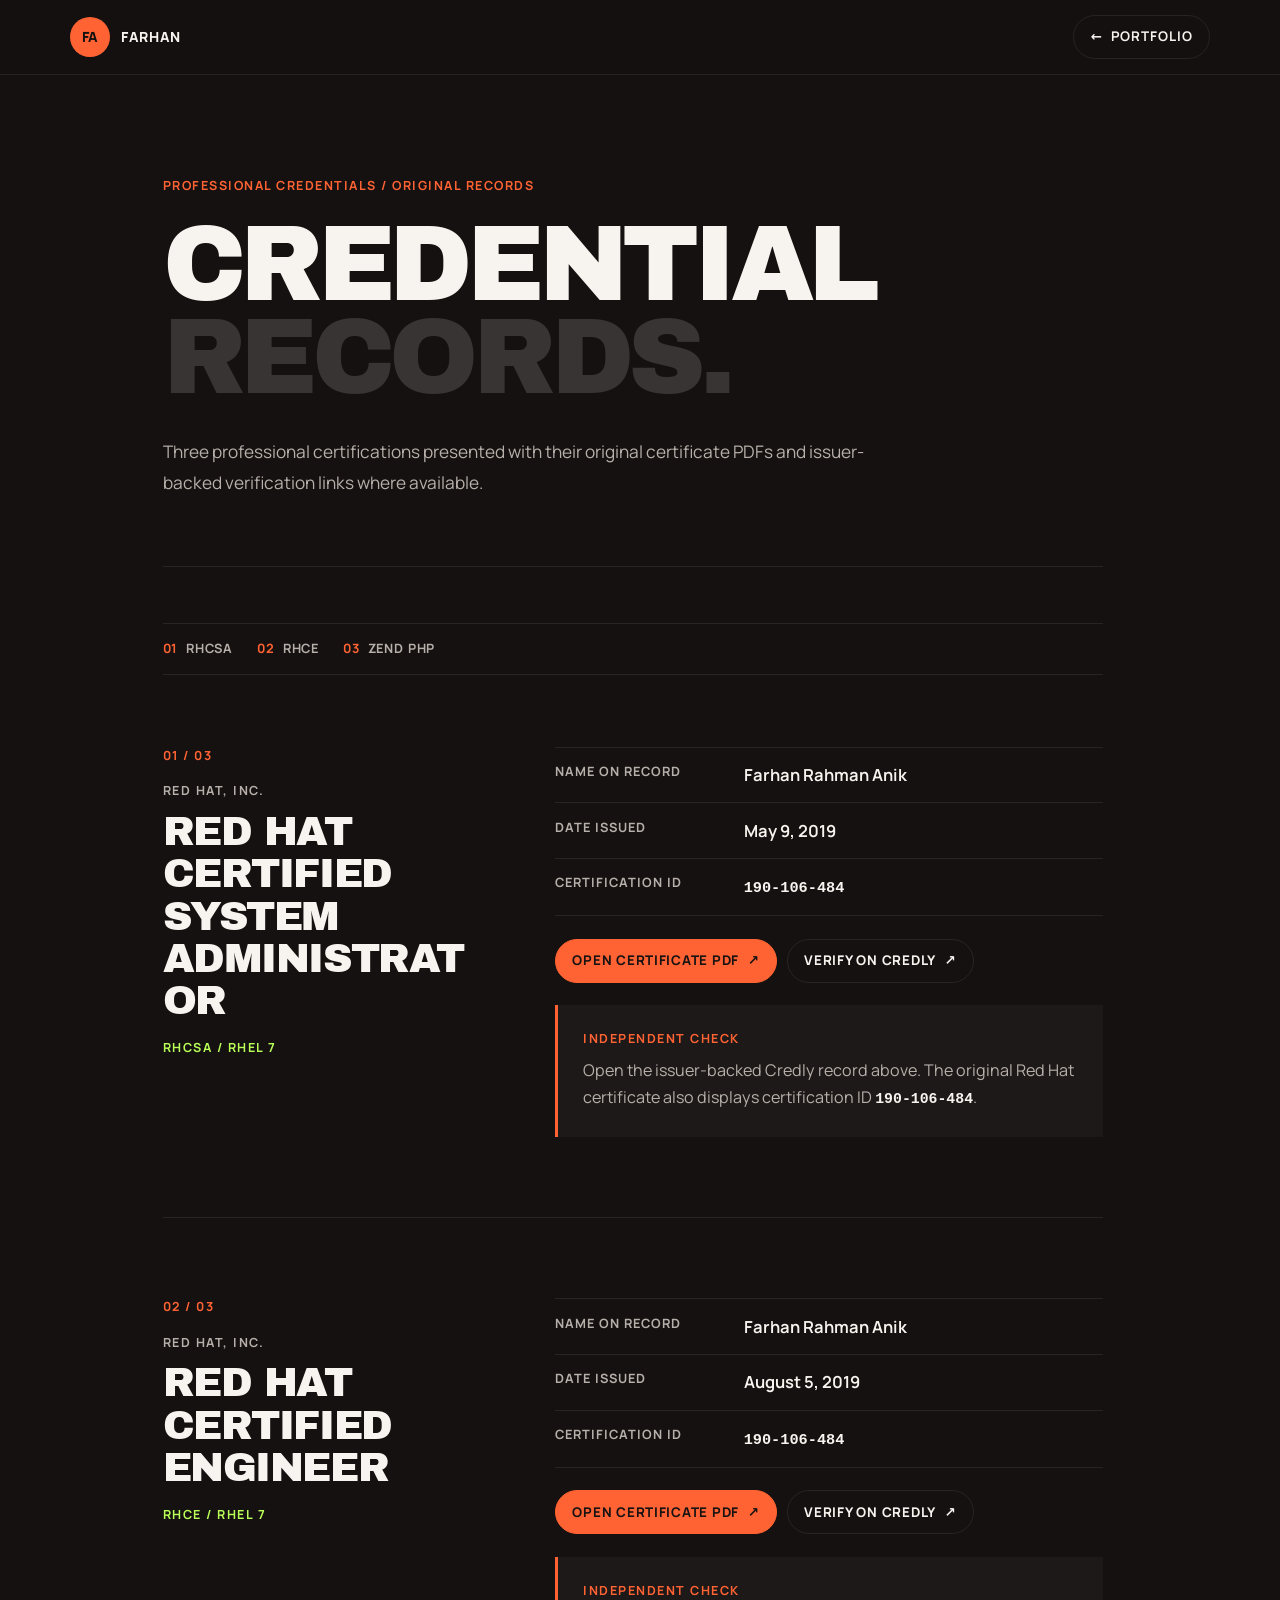
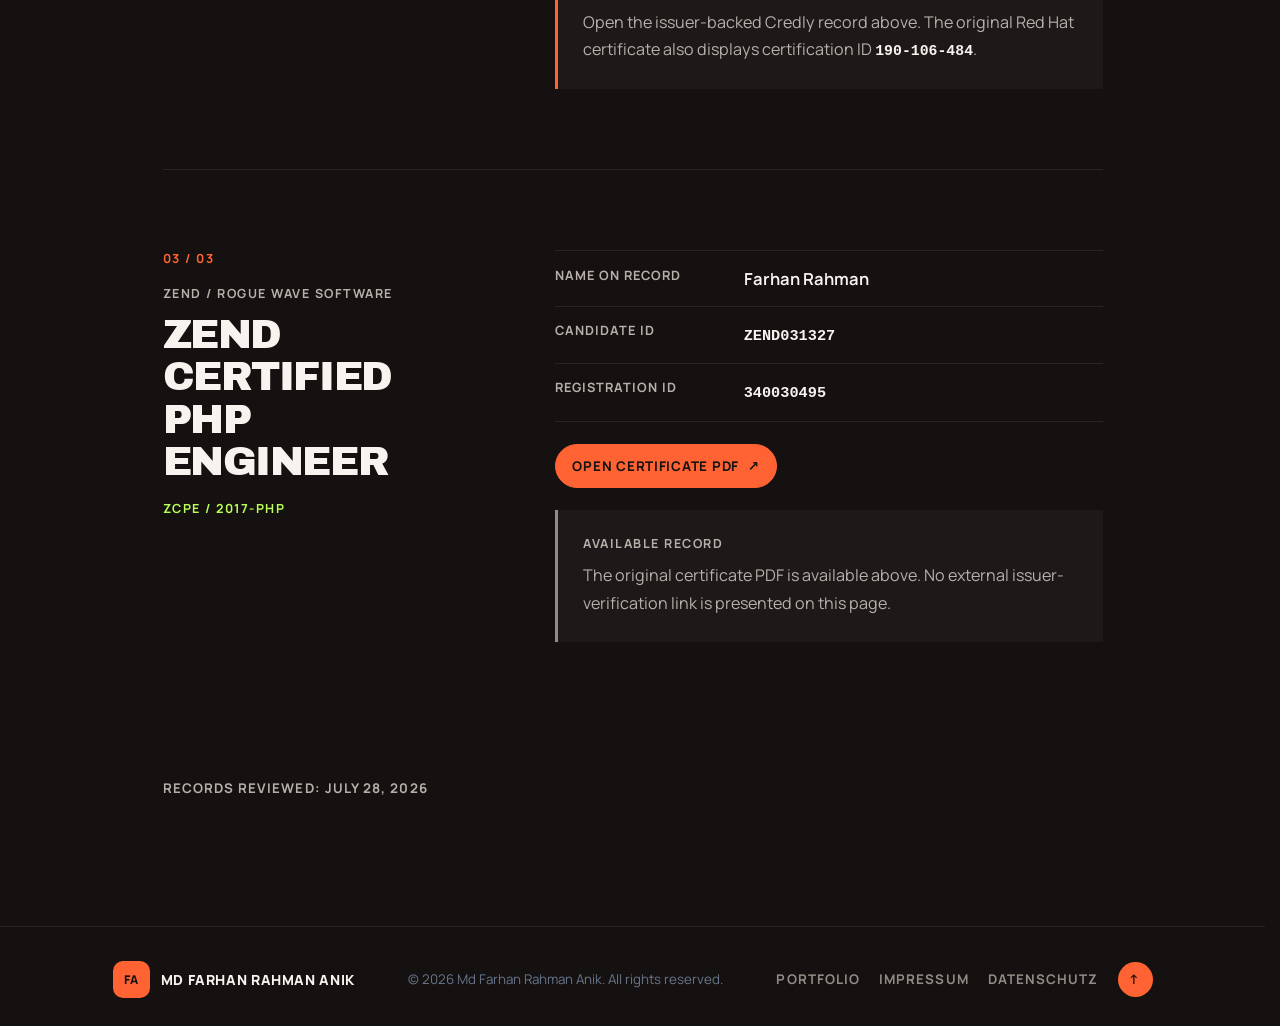
==== verify/index.html @ e91aa5b2 "Add credentials verification page" ====
<!doctype html>
<html lang="en">
<head>
  <meta charset="utf-8">
  <meta name="viewport" content="width=device-width, initial-scale=1">
  <meta name="description" content="Professional certification records for Md Farhan Rahman Anik, including original certificate PDFs and issuer-backed verification links where available.">
  <meta name="theme-color" content="#F36B2B">
  <meta name="robots" content="index, follow">
  <title>Credentials | Md Farhan Rahman Anik</title>
  <link rel="icon" type="image/svg+xml" href="../assets/images/favicon.svg?v=2">
  <link rel="icon" type="image/png" sizes="32x32" href="../assets/images/favicon-32x32.png?v=2">
  <link rel="icon" type="image/png" sizes="16x16" href="../assets/images/favicon-16x16.png?v=2">
  <link rel="shortcut icon" href="../assets/images/favicon.ico?v=2">
  <link rel="apple-touch-icon" sizes="180x180" href="../assets/images/apple-touch-icon.png?v=2">
  <link rel="stylesheet" href="../styles.css">
</head>
<body class="credentials-body">
  <a class="skip-link" href="#main-content">Skip to content</a>

  <header class="site-header legal-header credentials-header" id="top">
    <nav class="navbar container legal-nav" aria-label="Credentials page navigation">
      <a class="brand" href="../index.html" aria-label="Md Farhan Rahman Anik portfolio home">
        <span class="brand-mark">FA</span>
        <span class="brand-copy">
          <strong>Farhan</strong>
          <small>Developer Portfolio</small>
        </span>
      </a>
      <a class="legal-home-link" href="../index.html">
        <span aria-hidden="true">←</span>
        Portfolio
      </a>
    </nav>
  </header>

  <main class="credentials-main" id="main-content">
    <article class="credentials-page" aria-labelledby="credentials-title">
      <header class="credentials-hero">
        <p class="eyebrow">Professional credentials / Original records</p>
        <h1 class="credentials-title" id="credentials-title">
          <span>CREDENTIAL</span>
          <span class="credentials-title-muted">RECORDS.</span>
        </h1>
        <p class="credentials-deck">Three professional certifications presented with their original certificate PDFs and issuer-backed verification links where available.</p>
      </header>

      <nav class="credentials-toc" aria-label="Credential index">
        <a href="#rhcsa"><span>01</span> RHCSA</a>
        <a href="#rhce"><span>02</span> RHCE</a>
        <a href="#zend"><span>03</span> Zend PHP</a>
      </nav>

      <div class="credential-records">
        <section class="credential-record" id="rhcsa" aria-labelledby="rhcsa-title">
          <header class="credential-record-heading">
            <p class="credential-index" aria-hidden="true">01 / 03</p>
            <p class="credential-issuer">Red Hat, Inc.</p>
            <h2 id="rhcsa-title">Red Hat Certified System Administrator</h2>
            <p class="credential-short-name">RHCSA / RHEL 7</p>
          </header>

          <div class="credential-record-details">
            <dl class="credential-meta">
              <div>
                <dt>Name on record</dt>
                <dd>Farhan Rahman Anik</dd>
              </div>
              <div>
                <dt>Date issued</dt>
                <dd><time datetime="2019-05-09">May 9, 2019</time></dd>
              </div>
              <div>
                <dt>Certification ID</dt>
                <dd><code>190-106-484</code></dd>
              </div>
            </dl>

            <div class="credential-actions" aria-label="RHCSA credential links">
              <a class="credential-action credential-action-primary" href="../assets/certs/rhcsa.pdf" target="_blank" rel="noopener noreferrer" aria-label="Open RHCSA certificate PDF in a new tab">
                Open certificate PDF
                <span aria-hidden="true">↗</span>
              </a>
              <a class="credential-action" href="https://www.credly.com/badges/d7bdba95-b326-4bd2-a159-1a25157624f0/linked_in_profile" target="_blank" rel="noopener noreferrer" aria-label="Verify RHCSA certification on Credly">
                Verify on Credly
                <span aria-hidden="true">↗</span>
              </a>
            </div>

            <aside class="credential-verification">
              <p class="credential-verification-label">Independent check</p>
              <p>Open the issuer-backed Credly record above. The original Red Hat certificate also displays certification ID <code>190-106-484</code>.</p>
            </aside>
          </div>
        </section>

        <section class="credential-record" id="rhce" aria-labelledby="rhce-title">
          <header class="credential-record-heading">
            <p class="credential-index" aria-hidden="true">02 / 03</p>
            <p class="credential-issuer">Red Hat, Inc.</p>
            <h2 id="rhce-title">Red Hat Certified Engineer</h2>
            <p class="credential-short-name">RHCE / RHEL 7</p>
          </header>

          <div class="credential-record-details">
            <dl class="credential-meta">
              <div>
                <dt>Name on record</dt>
                <dd>Farhan Rahman Anik</dd>
              </div>
              <div>
                <dt>Date issued</dt>
                <dd><time datetime="2019-08-05">August 5, 2019</time></dd>
              </div>
              <div>
                <dt>Certification ID</dt>
                <dd><code>190-106-484</code></dd>
              </div>
            </dl>

            <div class="credential-actions" aria-label="RHCE credential links">
              <a class="credential-action credential-action-primary" href="../assets/certs/rhce.pdf" target="_blank" rel="noopener noreferrer" aria-label="Open RHCE certificate PDF in a new tab">
                Open certificate PDF
                <span aria-hidden="true">↗</span>
              </a>
              <a class="credential-action" href="https://www.credly.com/badges/a67e2494-cf15-4f3a-a354-e4dd92cf8c60/linked_in_profile" target="_blank" rel="noopener noreferrer" aria-label="Verify RHCE certification on Credly">
                Verify on Credly
                <span aria-hidden="true">↗</span>
              </a>
            </div>

            <aside class="credential-verification">
              <p class="credential-verification-label">Independent check</p>
              <p>Open the issuer-backed Credly record above. The original Red Hat certificate also displays certification ID <code>190-106-484</code>.</p>
            </aside>
          </div>
        </section>

        <section class="credential-record" id="zend" aria-labelledby="zend-title">
          <header class="credential-record-heading">
            <p class="credential-index" aria-hidden="true">03 / 03</p>
            <p class="credential-issuer">Zend / Rogue Wave Software</p>
            <h2 id="zend-title">Zend Certified PHP Engineer</h2>
            <p class="credential-short-name">ZCPE / 2017-PHP</p>
          </header>

          <div class="credential-record-details">
            <dl class="credential-meta">
              <div>
                <dt>Name on record</dt>
                <dd>Farhan Rahman</dd>
              </div>
              <div>
                <dt>Candidate ID</dt>
                <dd><code>ZEND031327</code></dd>
              </div>
              <div>
                <dt>Registration ID</dt>
                <dd><code>340030495</code></dd>
              </div>
            </dl>

            <div class="credential-actions" aria-label="Zend credential links">
              <a class="credential-action credential-action-primary" href="../assets/certs/zend-certified-php-engineer.pdf" target="_blank" rel="noopener noreferrer" aria-label="Open Zend Certified PHP Engineer certificate PDF in a new tab">
                Open certificate PDF
                <span aria-hidden="true">↗</span>
              </a>
            </div>

            <aside class="credential-verification credential-verification-neutral">
              <p class="credential-verification-label">Available record</p>
              <p>The original certificate PDF is available above. No external issuer-verification link is presented on this page.</p>
            </aside>
          </div>
        </section>
      </div>

      <p class="credentials-updated">Records reviewed: <time datetime="2026-07-28">July 28, 2026</time></p>
    </article>
  </main>

  <footer class="site-footer">
    <div class="container footer-content">
      <a class="brand footer-brand" href="../index.html" aria-label="Return to portfolio home">
        <span class="brand-mark">FA</span>
        <span class="brand-copy"><strong>Md Farhan Rahman Anik</strong><small>Developer · Systems · Security</small></span>
      </a>
      <p>© 2026 Md Farhan Rahman Anik. All rights reserved.</p>
      <nav class="footer-links" aria-label="Footer navigation">
        <a href="../index.html">Portfolio</a>
        <a href="../impressum.html">Impressum</a>
        <a href="../datenschutz.html">Datenschutz</a>
        <a class="back-to-top" href="#top" aria-label="Back to top">↑</a>
      </nav>
    </div>
  </footer>
</body>
</html>
---- styles.css ----
@font-face {
  font-family: "Archivo Black";
  font-style: normal;
  font-weight: 400;
  font-display: swap;
  src: url("assets/fonts/archivo-black/archivo-black-latin-ext-400-normal.woff2") format("woff2");
  unicode-range: U+0100-02BA, U+02BD-02C5, U+02C7-02CC, U+02CE-02D7, U+02DD-02FF, U+0304, U+0308, U+0329, U+1D00-1DBF, U+1E00-1E9F, U+1EF2-1EFF, U+2020, U+20A0-20AB, U+20AD-20C0, U+2113, U+2C60-2C7F, U+A720-A7FF;
}

@font-face {
  font-family: "Archivo Black";
  font-style: normal;
  font-weight: 400;
  font-display: swap;
  src: url("assets/fonts/archivo-black/archivo-black-latin-400-normal.woff2") format("woff2");
  unicode-range: U+0000-00FF, U+0131, U+0152-0153, U+02BB-02BC, U+02C6, U+02DA, U+02DC, U+0304, U+0308, U+0329, U+2000-206F, U+20AC, U+2122, U+2191, U+2193, U+2212, U+2215, U+FEFF, U+FFFD;
}

@font-face {
  font-family: "Manrope";
  font-style: normal;
  font-weight: 400 800;
  font-display: swap;
  src: url("assets/fonts/manrope/manrope-latin-ext-wght-normal.woff2") format("woff2");
  unicode-range: U+0100-02BA, U+02BD-02C5, U+02C7-02CC, U+02CE-02D7, U+02DD-02FF, U+0304, U+0308, U+0329, U+1D00-1DBF, U+1E00-1E9F, U+1EF2-1EFF, U+2020, U+20A0-20AB, U+20AD-20C0, U+2113, U+2C60-2C7F, U+A720-A7FF;
}

@font-face {
  font-family: "Manrope";
  font-style: normal;
  font-weight: 400 800;
  font-display: swap;
  src: url("assets/fonts/manrope/manrope-latin-wght-normal.woff2") format("woff2");
  unicode-range: U+0000-00FF, U+0131, U+0152-0153, U+02BB-02BC, U+02C6, U+02DA, U+02DC, U+0304, U+0308, U+0329, U+2000-206F, U+20AC, U+2122, U+2191, U+2193, U+2212, U+2215, U+FEFF, U+FFFD;
}

:root {
  --bg: #070812;
  --bg-deep: #05060e;
  --surface: rgba(20, 23, 42, 0.72);
  --surface-strong: #111426;
  --surface-soft: rgba(255, 255, 255, 0.035);
  --line: rgba(139, 92, 246, 0.2);
  --line-bright: rgba(79, 140, 255, 0.55);
  --text: #f5f7ff;
  --muted: #737b96;
  --muted-light: #a7aec5;
  --cyan: #38bdf8;
  --blue: #4f8cff;
  --purple: #8b5cf6;
  --green: #59edbd;
  --amber: #ffc76b;
  --gradient: linear-gradient(115deg, var(--purple), var(--blue) 58%, var(--cyan));
  --shadow: 0 26px 80px rgba(0, 0, 0, 0.38);
  --radius-lg: 28px;
  --radius-md: 20px;
  --radius-sm: 12px;
  --container: min(1180px, calc(100% - 48px));
  --header-height: 82px;
  color-scheme: dark;
}

*,
*::before,
*::after {
  box-sizing: border-box;
}

html {
  scroll-behavior: smooth;
  scroll-padding-top: calc(var(--header-height) + 18px);
  scrollbar-gutter: stable;
}

html,
body {
  width: 100%;
  max-width: 100%;
  margin: 0;
  overflow-x: clip;
}

body {
  min-width: 0;
  background: var(--bg);
  color: var(--text);
  font-family: Inter, "Segoe UI", Roboto, Helvetica, Arial, sans-serif;
  font-size: 16px;
  font-synthesis: none;
  line-height: 1.65;
  -webkit-font-smoothing: antialiased;
}

body.menu-open {
  overflow-x: clip;
  overflow-y: hidden;
}

::selection {
  background: rgba(84, 222, 253, 0.24);
  color: #fff;
}

img {
  display: block;
  max-width: 100%;
}

a {
  color: inherit;
  text-decoration: none;
}

button,
input,
textarea {
  font: inherit;
}

button,
a {
  -webkit-tap-highlight-color: transparent;
}

:focus-visible {
  outline: 2px solid var(--cyan);
  outline-offset: 4px;
}

.skip-link {
  position: fixed;
  left: 20px;
  top: -100px;
  z-index: 1000;
  padding: 12px 18px;
  border-radius: 10px;
  background: var(--text);
  color: var(--bg);
  font-weight: 700;
  transition: top 0.2s ease;
}

.skip-link:focus {
  top: 20px;
}

.container {
  width: var(--container);
  margin-inline: auto;
}

.section {
  position: relative;
  padding: 118px 0;
}

.page-background {
  position: fixed;
  inset: 0;
  z-index: -2;
  overflow: hidden;
  pointer-events: none;
  background:
    radial-gradient(circle at 52% -15%, rgba(106, 67, 201, 0.2), transparent 38%),
    linear-gradient(180deg, #0b0d1a 0%, var(--bg) 50%, var(--bg-deep) 100%);
}

.grid-pattern {
  position: absolute;
  inset: 0;
  opacity: 0.32;
  background-image:
    linear-gradient(rgba(119, 145, 199, 0.042) 1px, transparent 1px),
    linear-gradient(90deg, rgba(119, 145, 199, 0.042) 1px, transparent 1px);
  background-size: 54px 54px;
  mask-image: linear-gradient(to bottom, #000 0%, transparent 88%);
}

.glow {
  position: absolute;
  border-radius: 50%;
  opacity: 0.24;
  filter: blur(100px);
  animation: drift 16s ease-in-out infinite alternate;
}

.glow-one {
  width: 440px;
  height: 440px;
  top: 8%;
  right: -180px;
  background: #3c67ff;
}

.glow-two {
  width: 360px;
  height: 360px;
  top: 48%;
  left: -190px;
  background: #6b2ee8;
  animation-delay: -5s;
}

.glow-three {
  width: 280px;
  height: 280px;
  bottom: 3%;
  right: 12%;
  background: #08bcd9;
  animation-delay: -9s;
}

@keyframes drift {
  to {
    transform: translate3d(35px, -30px, 0) scale(1.08);
  }
}

.site-header {
  position: fixed;
  inset: 0 0 auto;
  z-index: 100;
  width: 100%;
  max-width: 100%;
  border-bottom: 1px solid transparent;
  transition: background 0.3s ease, border-color 0.3s ease, box-shadow 0.3s ease;
}

.site-header.scrolled {
  border-color: var(--line);
  background: rgba(6, 9, 20, 0.78);
  box-shadow: 0 12px 40px rgba(0, 0, 0, 0.2);
  backdrop-filter: blur(20px);
  -webkit-backdrop-filter: blur(20px);
}

.navbar {
  min-height: var(--header-height);
  display: flex;
  align-items: center;
  justify-content: space-between;
}

.brand {
  display: inline-flex;
  align-items: center;
  gap: 12px;
  flex-shrink: 0;
}

.brand-mark {
  width: 42px;
  height: 42px;
  display: grid;
  place-items: center;
  border: 1px solid rgba(110, 212, 255, 0.42);
  border-radius: 12px;
  background: linear-gradient(145deg, rgba(84, 222, 253, 0.18), rgba(165, 109, 255, 0.13));
  box-shadow: inset 0 0 20px rgba(84, 222, 253, 0.06), 0 0 28px rgba(55, 128, 255, 0.12);
  color: #e9fbff;
  font-size: 14px;
  font-weight: 800;
  letter-spacing: -0.04em;
}

.brand-copy {
  display: flex;
  flex-direction: column;
  line-height: 1.25;
}

.brand-copy strong {
  font-size: 14px;
  letter-spacing: 0.01em;
}

.brand-copy small {
  margin-top: 2px;
  color: var(--muted);
  font-size: 10px;
  letter-spacing: 0.13em;
  text-transform: uppercase;
}

.nav-menu {
  display: flex;
  align-items: center;
  gap: clamp(16px, 2.2vw, 30px);
}

.nav-link {
  position: relative;
  padding: 10px 0;
  color: var(--muted-light);
  font-size: 13px;
  font-weight: 600;
  transition: color 0.25s ease;
}

.nav-link::after {
  content: "";
  position: absolute;
  left: 50%;
  bottom: 2px;
  width: 0;
  height: 2px;
  border-radius: 10px;
  background: var(--gradient);
  transform: translateX(-50%);
  transition: width 0.25s ease;
}

.nav-link:hover,
.nav-link.active {
  color: var(--text);
}

.nav-link.active::after {
  width: 18px;
}

.nav-cta {
  padding: 10px 16px;
  border: 1px solid rgba(84, 222, 253, 0.28);
  border-radius: 10px;
  background: rgba(84, 222, 253, 0.055);
  color: #dffaff;
  font-size: 12px;
  font-weight: 700;
  transition: border-color 0.25s ease, background 0.25s ease, box-shadow 0.25s ease;
}

.nav-cta:hover {
  border-color: rgba(84, 222, 253, 0.55);
  background: rgba(84, 222, 253, 0.1);
  box-shadow: 0 0 28px rgba(84, 222, 253, 0.12);
}

.menu-toggle {
  display: none;
  width: 44px;
  height: 44px;
  padding: 11px;
  border: 1px solid var(--line);
  border-radius: 12px;
  background: var(--surface-soft);
  cursor: pointer;
}

.menu-toggle span {
  display: block;
  width: 100%;
  height: 2px;
  margin: 4px 0;
  border-radius: 5px;
  background: var(--text);
  transition: transform 0.25s ease, opacity 0.25s ease;
}

.hero {
  min-height: 100vh;
  padding-top: calc(var(--header-height) + 82px);
  padding-bottom: 48px;
  display: flex;
  flex-direction: column;
  justify-content: center;
}

.hero-layout {
  display: grid;
  grid-template-columns: minmax(0, 1.1fr) minmax(380px, 0.9fr);
  align-items: center;
  gap: 80px;
}

.hero-content {
  position: relative;
  z-index: 2;
  animation: hero-enter 0.8s cubic-bezier(0.2, 0.75, 0.25, 1) both;
}

@keyframes hero-enter {
  from {
    opacity: 0;
    transform: translateY(22px);
  }
}

.eyebrow {
  margin: 0 0 17px;
  color: var(--cyan);
  font-size: 11px;
  font-weight: 800;
  letter-spacing: 0.2em;
  text-transform: uppercase;
}

.hero-eyebrow {
  width: fit-content;
  display: flex;
  align-items: center;
  gap: 9px;
  padding: 8px 12px;
  border: 1px solid rgba(84, 222, 253, 0.19);
  border-radius: 999px;
  background: rgba(84, 222, 253, 0.045);
  color: var(--muted-light);
  letter-spacing: 0.1em;
}

.status-dot {
  width: 7px;
  height: 7px;
  border-radius: 50%;
  background: var(--cyan);
  box-shadow: 0 0 0 5px rgba(56, 189, 248, 0.08), 0 0 14px rgba(56, 189, 248, 0.55);
}

.hero-kicker {
  margin: 26px 0 2px;
  color: var(--muted-light);
  font-size: clamp(17px, 1.8vw, 23px);
  font-weight: 500;
}

.hero h1 {
  margin: 0;
  max-width: 750px;
  font-size: clamp(54px, 6.6vw, 92px);
  font-weight: 800;
  letter-spacing: -0.065em;
  line-height: 0.93;
}

.hero h1 span,
.section-heading h2 span,
.contact-copy h2 span {
  background: var(--gradient);
  background-clip: text;
  -webkit-background-clip: text;
  color: transparent;
}

.hero-headline {
  max-width: 720px;
  margin: 27px 0 17px;
  color: #dbe4f4;
  font-size: clamp(14px, 1.35vw, 17px);
  font-weight: 650;
  letter-spacing: 0.01em;
}

.hero-headline i {
  display: inline-block;
  width: 4px;
  height: 4px;
  margin: 0 8px 3px;
  border-radius: 50%;
  background: var(--cyan);
  box-shadow: 0 0 10px var(--cyan);
}

.hero-intro {
  max-width: 670px;
  margin: 0;
  color: var(--muted);
  font-size: 15px;
  line-height: 1.82;
}

.hero-actions {
  display: flex;
  flex-wrap: wrap;
  gap: 13px;
  margin-top: 31px;
}

.button {
  min-height: 51px;
  padding: 0 21px;
  display: inline-flex;
  align-items: center;
  justify-content: center;
  gap: 22px;
  border: 0;
  border-radius: 13px;
  cursor: pointer;
  font-size: 13px;
  font-weight: 750;
  transition: transform 0.25s ease, box-shadow 0.25s ease, border-color 0.25s ease, background 0.25s ease;
}

.button:hover {
  transform: translateY(-3px);
}

.button-primary {
  position: relative;
  overflow: hidden;
  background: var(--gradient);
  color: #06101e;
  box-shadow: 0 13px 35px rgba(67, 137, 255, 0.24);
}

.button-primary::before {
  content: "";
  position: absolute;
  inset: 0;
  background: linear-gradient(100deg, transparent 30%, rgba(255, 255, 255, 0.46), transparent 68%);
  transform: translateX(-120%);
  transition: transform 0.65s ease;
}

.button-primary:hover {
  box-shadow: 0 17px 44px rgba(67, 137, 255, 0.36);
}

.button-primary:hover::before {
  transform: translateX(120%);
}

.button-primary > * {
  position: relative;
}

.button-secondary {
  border: 1px solid var(--line);
  background: rgba(255, 255, 255, 0.035);
  color: var(--text);
  backdrop-filter: blur(8px);
}

.button-secondary:hover {
  border-color: rgba(84, 222, 253, 0.32);
  background: rgba(84, 222, 253, 0.06);
  box-shadow: 0 12px 35px rgba(0, 0, 0, 0.2);
}

.button-arrow {
  font-size: 16px;
  line-height: 1;
}

.hero-socials {
  display: flex;
  align-items: center;
  flex-wrap: wrap;
  gap: 15px;
  margin-top: 31px;
  color: #738198;
  font-size: 11px;
  font-weight: 700;
  letter-spacing: 0.08em;
  text-transform: uppercase;
}

.social-line {
  width: 38px;
  height: 1px;
  background: var(--line);
}

.hero-socials a {
  display: inline-flex;
  align-items: center;
  gap: 7px;
  color: var(--muted-light);
  transition: color 0.2s ease, transform 0.2s ease;
}

.hero-socials a:hover {
  color: var(--cyan);
  transform: translateY(-1px);
}

.social-icon {
  width: 24px;
  height: 24px;
  display: grid;
  place-items: center;
  border: 1px solid var(--line);
  border-radius: 7px;
  color: var(--text);
  font-size: 8px;
  letter-spacing: 0;
  text-transform: none;
}

.hero-visual {
  position: relative;
  width: min(100%, 470px);
  aspect-ratio: 1 / 1.13;
  justify-self: center;
  animation: visual-enter 0.9s 0.12s cubic-bezier(0.2, 0.75, 0.25, 1) both;
}

@keyframes visual-enter {
  from {
    opacity: 0;
    transform: translateY(25px) scale(0.97);
  }
}

.hero-visual::before {
  content: "";
  position: absolute;
  inset: 14% 4% 8%;
  border-radius: 50%;
  background: radial-gradient(circle, rgba(69, 119, 255, 0.27), transparent 67%);
  filter: blur(18px);
}

.portrait-frame {
  position: absolute;
  inset: 8% 12% 7%;
  padding: 2px;
  border-radius: 42% 42% 28% 28% / 32% 32% 22% 22%;
  background: linear-gradient(150deg, var(--cyan), rgba(99, 121, 255, 0.65) 45%, var(--purple), rgba(84, 222, 253, 0.2));
  box-shadow: 0 35px 90px rgba(0, 0, 0, 0.43), 0 0 70px rgba(76, 113, 255, 0.17);
  transform: rotate(2deg);
}

.portrait-inner {
  width: 100%;
  height: 100%;
  padding: 10px;
  overflow: hidden;
  border-radius: inherit;
  background: #0a0e1b;
}

.portrait-inner img {
  width: 100%;
  height: 100%;
  border-radius: calc(42% - 7px) calc(42% - 7px) calc(28% - 7px) calc(28% - 7px) / calc(32% - 7px) calc(32% - 7px) calc(22% - 7px) calc(22% - 7px);
  object-fit: cover;
  object-position: center 18%;
  filter: saturate(0.88) contrast(1.04);
  transform: rotate(-2deg) scale(1.035);
}

.portrait-orbit {
  position: absolute;
  border: 1px solid rgba(113, 146, 212, 0.15);
  border-radius: 50%;
}

.orbit-one {
  inset: 3% 1% 0;
  transform: rotate(-12deg);
}

.orbit-two {
  inset: 12% -4% 6%;
  border-style: dashed;
  transform: rotate(21deg);
  animation: orbit-rotate 40s linear infinite;
}

@keyframes orbit-rotate {
  to {
    transform: rotate(381deg);
  }
}

.floating-card {
  position: absolute;
  z-index: 3;
  display: flex;
  align-items: center;
  gap: 10px;
  padding: 11px 14px 11px 10px;
  border: 1px solid rgba(146, 169, 215, 0.2);
  border-radius: 14px;
  background: rgba(12, 18, 34, 0.78);
  box-shadow: 0 18px 45px rgba(0, 0, 0, 0.32);
  backdrop-filter: blur(14px);
  animation: float-card 4s ease-in-out infinite;
}

.floating-card span:last-child {
  display: flex;
  flex-direction: column;
  line-height: 1.3;
}

.floating-card small {
  color: var(--muted);
  font-size: 8px;
  letter-spacing: 0.1em;
  text-transform: uppercase;
}

.floating-card strong {
  margin-top: 2px;
  font-size: 11px;
}

.floating-icon {
  width: 31px;
  height: 31px;
  display: grid;
  place-items: center;
  border-radius: 9px;
  background: linear-gradient(145deg, rgba(84, 222, 253, 0.17), rgba(90, 132, 255, 0.1));
  color: var(--cyan);
  font-size: 11px;
  font-weight: 800;
}

.card-code {
  left: -3%;
  top: 26%;
}

.card-system {
  right: -5%;
  bottom: 18%;
  animation-delay: -2s;
}

@keyframes float-card {
  50% {
    transform: translateY(-7px);
  }
}

.tech-orbit {
  position: absolute;
  z-index: 3;
  width: 42px;
  height: 42px;
  display: grid;
  place-items: center;
  border: 1px solid rgba(138, 165, 218, 0.18);
  border-radius: 50%;
  background: rgba(10, 15, 29, 0.72);
  box-shadow: 0 9px 28px rgba(0, 0, 0, 0.3);
  color: var(--muted-light);
  font-size: 7px;
  font-weight: 850;
  letter-spacing: 0.04em;
  backdrop-filter: blur(8px);
}

.tech-php {
  top: 8%;
  right: 7%;
}

.tech-linux {
  left: 3%;
  bottom: 8%;
}

.tech-sec {
  top: 3%;
  left: 15%;
}

.hero-proof {
  margin-top: 74px;
  padding: 26px 0 0;
  display: grid;
  grid-template-columns: repeat(3, 1fr);
  border-top: 1px solid var(--line);
}

.hero-proof > div {
  display: flex;
  align-items: center;
  gap: 18px;
  padding: 0 36px;
  border-left: 1px solid var(--line);
}

.hero-proof > div:first-child {
  padding-left: 0;
  border-left: 0;
}

.hero-proof strong {
  min-width: 64px;
  background: var(--gradient);
  background-clip: text;
  -webkit-background-clip: text;
  color: transparent;
  font-size: clamp(34px, 3.6vw, 50px);
  font-weight: 800;
  letter-spacing: -0.06em;
  line-height: 1;
}

.hero-proof strong span {
  font-size: 0.55em;
}

.hero-proof small {
  color: var(--muted);
  font-size: 9px;
  font-weight: 700;
  letter-spacing: 0.12em;
  line-height: 1.55;
  text-transform: uppercase;
}

.section-heading {
  margin-bottom: 52px;
  display: flex;
  align-items: end;
  justify-content: space-between;
  gap: 40px;
}

.section-heading h2,
.contact-copy h2 {
  margin: 0;
  font-size: clamp(37px, 4.6vw, 62px);
  font-weight: 770;
  letter-spacing: -0.052em;
  line-height: 1.05;
}

.section-lead {
  max-width: 370px;
  margin: 0 0 6px;
  color: var(--muted);
  font-size: 14px;
}

.glass-card,
.skill-card,
.project-card,
.contact-shell {
  border: 1px solid var(--line);
  background: linear-gradient(145deg, rgba(18, 26, 47, 0.72), rgba(10, 15, 29, 0.62));
  box-shadow: var(--shadow);
  backdrop-filter: blur(15px);
  -webkit-backdrop-filter: blur(15px);
}

.about {
  overflow: hidden;
}

.about::before,
.projects::before,
.contact::before {
  content: "";
  position: absolute;
  inset: 0;
  z-index: -1;
  background: linear-gradient(180deg, transparent, rgba(14, 23, 45, 0.45), transparent);
  pointer-events: none;
}

.about-grid {
  display: grid;
  grid-template-columns: minmax(0, 1.05fr) minmax(0, 0.95fr);
  gap: 22px;
}

.about-story {
  position: relative;
  padding: 42px;
  border-radius: var(--radius-lg);
  overflow: hidden;
}

.about-story::after {
  content: "“";
  position: absolute;
  right: 25px;
  top: -22px;
  color: rgba(84, 222, 253, 0.06);
  font-family: Georgia, serif;
  font-size: 170px;
  line-height: 1;
}

.card-label {
  display: inline-block;
  margin-bottom: 42px;
  color: var(--cyan);
  font-size: 10px;
  font-weight: 800;
  letter-spacing: 0.18em;
  text-transform: uppercase;
}

.about-story p {
  position: relative;
  z-index: 1;
  max-width: 680px;
  margin: 0 0 18px;
  color: var(--muted);
}

.about-story .about-intro {
  color: var(--muted-light);
  font-size: clamp(21px, 2.25vw, 28px);
  font-weight: 450;
  letter-spacing: -0.025em;
  line-height: 1.45;
}

.about-story strong {
  color: var(--text);
  font-weight: 700;
}

.text-link {
  width: fit-content;
  margin-top: 30px;
  display: flex;
  align-items: center;
  gap: 10px;
  color: var(--cyan);
  font-size: 12px;
  font-weight: 750;
  letter-spacing: 0.05em;
  text-transform: uppercase;
}

.text-link span {
  transition: transform 0.2s ease;
}

.text-link:hover span {
  transform: translate(3px, -3px);
}

.about-focus {
  display: grid;
  gap: 15px;
}

.focus-card {
  position: relative;
  padding: 29px 28px;
  display: grid;
  grid-template-columns: 44px 1fr;
  gap: 18px;
  border: 1px solid var(--line);
  border-radius: var(--radius-md);
  background: rgba(12, 18, 34, 0.55);
  overflow: hidden;
  transition: transform 0.3s ease, border-color 0.3s ease, background 0.3s ease;
}

.focus-card::before {
  content: "";
  position: absolute;
  inset: 0 auto 0 0;
  width: 2px;
  background: var(--gradient);
  transform: scaleY(0);
  transition: transform 0.3s ease;
}

.focus-card:hover {
  transform: translateX(5px);
  border-color: rgba(84, 222, 253, 0.24);
  background: rgba(16, 24, 45, 0.75);
}

.focus-card:hover::before {
  transform: scaleY(1);
}

.focus-index {
  width: 42px;
  height: 42px;
  display: grid;
  place-items: center;
  border: 1px solid rgba(84, 222, 253, 0.18);
  border-radius: 12px;
  background: rgba(84, 222, 253, 0.055);
  color: var(--cyan);
  font-size: 12px;
  font-weight: 800;
}

.focus-card h3 {
  margin: 0 0 6px;
  font-size: 16px;
}

.focus-card p {
  margin: 0;
  color: var(--muted);
  font-size: 13px;
  line-height: 1.65;
}

.skills-grid {
  display: grid;
  grid-template-columns: repeat(3, 1fr);
  gap: 18px;
}

.skill-card {
  position: relative;
  min-height: 320px;
  padding: 30px;
  border-radius: var(--radius-md);
  overflow: hidden;
  transition: transform 0.3s ease, border-color 0.3s ease, box-shadow 0.3s ease;
}

.skill-card::after {
  content: "";
  position: absolute;
  width: 150px;
  height: 150px;
  right: -80px;
  top: -80px;
  border-radius: 50%;
  background: rgba(84, 222, 253, 0.07);
  filter: blur(25px);
  transition: transform 0.3s ease;
}

.skill-card:hover {
  transform: translateY(-7px);
  border-color: rgba(84, 222, 253, 0.28);
  box-shadow: 0 28px 70px rgba(0, 0, 0, 0.4), 0 0 35px rgba(84, 222, 253, 0.06);
}

.skill-card:hover::after {
  transform: scale(1.25);
}

.skill-card-featured {
  background:
    linear-gradient(145deg, rgba(22, 43, 68, 0.82), rgba(13, 20, 39, 0.75));
  border-color: rgba(84, 222, 253, 0.2);
}

.skill-card-top {
  position: relative;
  z-index: 1;
  display: flex;
  align-items: center;
  justify-content: space-between;
}

.skill-symbol {
  width: 46px;
  height: 46px;
  display: grid;
  place-items: center;
  border: 1px solid rgba(84, 222, 253, 0.22);
  border-radius: 13px;
  background: linear-gradient(145deg, rgba(84, 222, 253, 0.12), rgba(90, 132, 255, 0.05));
  color: var(--cyan);
  font-size: 13px;
  font-weight: 800;
}

.skill-number {
  color: #59677e;
  font-size: 10px;
  font-weight: 800;
}

.skill-card h3 {
  position: relative;
  z-index: 1;
  margin: 25px 0 7px;
  font-size: 18px;
  letter-spacing: -0.02em;
}

.skill-card > p {
  position: relative;
  z-index: 1;
  margin: 0 0 24px;
  color: var(--muted);
  font-size: 12px;
}

.tag-list,
.project-tags {
  position: relative;
  z-index: 1;
  display: flex;
  flex-wrap: wrap;
  gap: 7px;
}

.tag-list span,
.project-tags span {
  padding: 6px 9px;
  border: 1px solid rgba(141, 167, 215, 0.13);
  border-radius: 7px;
  background: rgba(255, 255, 255, 0.028);
  color: var(--muted-light);
  font-size: 9px;
  font-weight: 650;
  line-height: 1.2;
}

.projects-grid {
  display: grid;
  grid-template-columns: repeat(2, 1fr);
  gap: 20px;
}

.project-card {
  position: relative;
  min-height: 570px;
  padding: 34px;
  display: flex;
  flex-direction: column;
  border-radius: var(--radius-lg);
  overflow: hidden;
  transition: transform 0.32s cubic-bezier(0.2, 0.7, 0.25, 1), border-color 0.3s ease, box-shadow 0.3s ease;
}

.project-card::before {
  content: "";
  position: absolute;
  inset: 0;
  background:
    radial-gradient(circle at 100% 0%, rgba(88, 129, 255, 0.12), transparent 35%),
    linear-gradient(135deg, transparent 70%, rgba(84, 222, 253, 0.035));
  opacity: 0;
  transition: opacity 0.3s ease;
}

.project-card:hover {
  transform: translateY(-9px);
  border-color: rgba(84, 222, 253, 0.28);
  box-shadow: 0 35px 85px rgba(0, 0, 0, 0.43), 0 0 0 1px rgba(84, 222, 253, 0.04);
}

.project-card:hover::before {
  opacity: 1;
}

.project-featured {
  border-color: rgba(84, 222, 253, 0.23);
  background:
    linear-gradient(145deg, rgba(18, 39, 59, 0.88), rgba(10, 17, 33, 0.72));
}

.project-topline {
  position: relative;
  z-index: 1;
  display: flex;
  justify-content: space-between;
  align-items: center;
}

.project-index {
  color: #5c6b83;
  font-size: 10px;
  font-weight: 800;
  letter-spacing: 0.12em;
}

.status {
  display: inline-flex;
  align-items: center;
  gap: 7px;
  padding: 6px 10px;
  border-radius: 999px;
  font-size: 8px;
  font-weight: 800;
  letter-spacing: 0.09em;
  text-transform: uppercase;
}

.status i {
  width: 5px;
  height: 5px;
  border-radius: 50%;
  background: currentColor;
  box-shadow: 0 0 9px currentColor;
}

.status-complete {
  border: 1px solid rgba(89, 237, 189, 0.18);
  background: rgba(89, 237, 189, 0.055);
  color: var(--green);
}

.status-progress {
  border: 1px solid rgba(255, 199, 107, 0.2);
  background: rgba(255, 199, 107, 0.06);
  color: var(--amber);
}

.project-icon {
  position: relative;
  z-index: 1;
  width: 100%;
  height: 132px;
  margin-top: 31px;
  display: grid;
  place-items: center;
  border: 1px solid rgba(84, 222, 253, 0.22);
  border-radius: 19px;
  background:
    linear-gradient(rgba(139, 92, 246, 0.06) 1px, transparent 1px),
    linear-gradient(90deg, rgba(139, 92, 246, 0.06) 1px, transparent 1px),
    radial-gradient(circle at 50% 115%, rgba(79, 140, 255, 0.3), transparent 58%),
    linear-gradient(145deg, rgba(139, 92, 246, 0.13), rgba(16, 20, 39, 0.85));
  background-size: 22px 22px, 22px 22px, auto, auto;
  box-shadow: inset 0 0 45px rgba(56, 189, 248, 0.04);
  color: #c9d8ff;
  font-size: 30px;
  font-weight: 850;
  letter-spacing: -0.06em;
  overflow: hidden;
}

.project-icon::before {
  content: "";
  position: absolute;
  width: 84px;
  height: 84px;
  border: 1px solid rgba(56, 189, 248, 0.22);
  border-radius: 50%;
  box-shadow: 0 0 45px rgba(79, 140, 255, 0.18);
}

.project-icon::after {
  content: attr(data-label);
  position: absolute;
  right: 13px;
  bottom: 10px;
  color: rgba(199, 208, 232, 0.52);
  font-size: 7px;
  font-weight: 800;
  letter-spacing: 0.14em;
}

.project-type {
  position: relative;
  z-index: 1;
  margin: 24px 0 4px;
  color: var(--cyan);
  font-size: 9px;
  font-weight: 800;
  letter-spacing: 0.13em;
  text-transform: uppercase;
}

.project-card h3 {
  position: relative;
  z-index: 1;
  margin: 0 0 12px;
  font-size: clamp(21px, 2.15vw, 27px);
  letter-spacing: -0.035em;
  line-height: 1.25;
}

.project-description {
  position: relative;
  z-index: 1;
  margin: 0 0 21px;
  color: var(--muted);
  font-size: 12px;
  line-height: 1.75;
}

.project-tags {
  margin-bottom: 26px;
}

.project-actions {
  position: relative;
  z-index: 1;
  margin-top: auto;
  padding-top: 19px;
  display: flex;
  flex-wrap: wrap;
  align-items: center;
  gap: 18px;
  border-top: 1px solid var(--line);
}

.project-actions a {
  display: inline-flex;
  align-items: center;
  gap: 6px;
  color: var(--muted-light);
  font-size: 10px;
  font-weight: 700;
  transition: color 0.2s ease, transform 0.2s ease;
}

.project-actions a:last-child {
  margin-left: auto;
  color: var(--cyan);
}

.project-actions a:hover {
  color: var(--cyan);
  transform: translateY(-2px);
}

.experience-timeline {
  position: relative;
  display: grid;
  gap: 22px;
}

.experience-timeline::before {
  content: "";
  position: absolute;
  left: 34px;
  top: 34px;
  bottom: 34px;
  width: 1px;
  background: linear-gradient(var(--purple), var(--blue), rgba(56, 189, 248, 0.15));
}

.experience-role {
  position: relative;
  display: grid;
  grid-template-columns: 70px 1fr;
  gap: 26px;
}

.role-marker {
  position: relative;
  z-index: 2;
  width: 70px;
  height: 70px;
  display: grid;
  place-items: center;
  border: 1px solid rgba(139, 92, 246, 0.36);
  border-radius: 22px;
  background: #0b0d1a;
  box-shadow: 0 0 0 8px rgba(7, 8, 18, 0.94), 0 12px 35px rgba(0, 0, 0, 0.28);
}

.role-marker::before {
  content: "";
  position: absolute;
  inset: 8px;
  border-radius: 15px;
  background: linear-gradient(145deg, rgba(139, 92, 246, 0.18), rgba(79, 140, 255, 0.08));
}

.role-marker span {
  position: relative;
  color: #c6b6ff;
  font-size: 11px;
  font-weight: 800;
  letter-spacing: 0.08em;
}

.role-card {
  position: relative;
  padding: 34px;
  border: 1px solid var(--line);
  border-radius: var(--radius-lg);
  background:
    radial-gradient(circle at 100% 0%, rgba(139, 92, 246, 0.09), transparent 35%),
    linear-gradient(145deg, rgba(17, 20, 38, 0.9), rgba(10, 12, 25, 0.74));
  box-shadow: 0 24px 70px rgba(0, 0, 0, 0.28);
  overflow: hidden;
  transition: transform 0.3s ease, border-color 0.3s ease, box-shadow 0.3s ease;
}

.role-card::before {
  content: "";
  position: absolute;
  left: 0;
  top: 32px;
  bottom: 32px;
  width: 2px;
  border-radius: 10px;
  background: var(--gradient);
  opacity: 0.6;
}

.experience-role:hover .role-card {
  transform: translateY(-5px);
  border-color: var(--line-bright);
  box-shadow: 0 30px 78px rgba(0, 0, 0, 0.36), 0 0 38px rgba(79, 140, 255, 0.06);
}

.role-heading {
  display: flex;
  align-items: flex-start;
  justify-content: space-between;
  gap: 28px;
}

.role-company {
  margin: 0 0 7px;
  color: var(--cyan);
  font-size: 10px;
  font-weight: 800;
  letter-spacing: 0.11em;
  text-transform: uppercase;
}

.role-company span {
  color: var(--muted);
}

.role-heading h3 {
  margin: 0;
  font-size: clamp(22px, 2.7vw, 34px);
  letter-spacing: -0.04em;
  line-height: 1.18;
}

.role-heading time {
  flex: 0 0 auto;
  padding: 9px 12px;
  border: 1px solid rgba(79, 140, 255, 0.24);
  border-radius: 999px;
  background: rgba(79, 140, 255, 0.055);
  color: #b9cbff;
  font-size: 9px;
  font-weight: 800;
  letter-spacing: 0.08em;
  white-space: nowrap;
  text-transform: uppercase;
}

.role-summary {
  max-width: 920px;
  margin: 20px 0;
  color: var(--muted-light);
  font-size: 13px;
  line-height: 1.75;
}

.role-highlights {
  margin: 0 0 23px;
  padding: 0;
  display: grid;
  grid-template-columns: repeat(2, minmax(0, 1fr));
  gap: 10px 26px;
  list-style: none;
}

.role-highlights li {
  position: relative;
  padding-left: 18px;
  color: var(--muted);
  font-size: 11px;
  line-height: 1.6;
}

.role-highlights li::before {
  content: "";
  position: absolute;
  left: 0;
  top: 0.68em;
  width: 6px;
  height: 6px;
  border-radius: 2px;
  background: linear-gradient(135deg, var(--purple), var(--blue));
  box-shadow: 0 0 9px rgba(79, 140, 255, 0.42);
}

.role-tags {
  display: flex;
  flex-wrap: wrap;
  gap: 7px;
}

.role-tags span {
  padding: 6px 9px;
  border: 1px solid rgba(139, 92, 246, 0.16);
  border-radius: 7px;
  background: rgba(139, 92, 246, 0.045);
  color: var(--muted-light);
  font-size: 8px;
  font-weight: 700;
}

.education-panel {
  margin-top: 62px;
  padding: 34px;
  display: grid;
  grid-template-columns: 0.65fr 2.35fr;
  align-items: center;
  gap: 28px;
  border: 1px solid var(--line);
  border-radius: var(--radius-lg);
  background: rgba(11, 13, 26, 0.68);
}

.education-heading .eyebrow {
  margin-bottom: 6px;
}

.education-heading h3 {
  margin: 0;
  font-size: 24px;
}

.education-grid {
  display: grid;
  grid-template-columns: repeat(2, minmax(0, 1fr));
  gap: 12px;
}

.education-grid article {
  min-height: 128px;
  padding: 19px;
  display: flex;
  align-items: flex-start;
  gap: 15px;
  border: 1px solid var(--line);
  border-radius: 16px;
  background: rgba(255, 255, 255, 0.025);
  transition: border-color 0.25s ease, transform 0.25s ease;
}

.education-grid article:hover {
  transform: translateY(-3px);
  border-color: rgba(79, 140, 255, 0.36);
}

.education-index {
  width: 34px;
  height: 34px;
  flex: 0 0 auto;
  display: grid;
  place-items: center;
  border-radius: 10px;
  background: rgba(79, 140, 255, 0.08);
  color: #aabfff;
  font-size: 8px;
  font-weight: 800;
}

.education-grid small {
  color: var(--cyan);
  font-size: 8px;
  font-weight: 800;
  letter-spacing: 0.1em;
  text-transform: uppercase;
}

.education-grid h4 {
  margin: 5px 0 7px;
  font-size: 13px;
  line-height: 1.45;
}

.education-grid p {
  margin: 0;
  color: var(--muted);
  font-size: 10px;
}

.certifications {
  margin-top: 21px;
  padding: 30px 34px;
  display: grid;
  grid-template-columns: 0.65fr 2.35fr;
  align-items: center;
  gap: 28px;
  border: 1px solid var(--line);
  border-radius: var(--radius-lg);
  background: rgba(11, 17, 32, 0.6);
}

.cert-heading .eyebrow {
  margin-bottom: 6px;
}

.cert-heading h3 {
  margin: 0;
  font-size: 24px;
}

.cert-grid {
  display: grid;
  grid-template-columns: repeat(3, 1fr);
  gap: 10px;
}

.cert-card {
  min-height: 82px;
  padding: 14px;
  display: flex;
  align-items: center;
  gap: 11px;
  border: 1px solid var(--line);
  border-radius: 14px;
  background: rgba(255, 255, 255, 0.025);
}

.cert-seal {
  width: 38px;
  height: 38px;
  flex: 0 0 auto;
  display: grid;
  place-items: center;
  border-radius: 50%;
  background: linear-gradient(145deg, rgba(84, 222, 253, 0.15), rgba(90, 132, 255, 0.07));
  color: var(--cyan);
  font-size: 9px;
  font-weight: 850;
}

.cert-card div {
  min-width: 0;
  line-height: 1.3;
}

.cert-card small {
  color: var(--muted);
  font-size: 7px;
  letter-spacing: 0.1em;
  text-transform: uppercase;
}

.cert-card h4 {
  margin: 3px 0 0;
  font-size: 10px;
}

.cert-check {
  margin-left: auto;
  color: var(--green);
  font-size: 11px;
}

.contact {
  padding-bottom: 95px;
}

.contact-shell {
  position: relative;
  padding: 55px;
  display: grid;
  grid-template-columns: 0.9fr 1.1fr;
  gap: 65px;
  border-color: rgba(84, 222, 253, 0.18);
  border-radius: 32px;
  overflow: hidden;
}

.contact-shell::before {
  content: "";
  position: absolute;
  width: 360px;
  height: 360px;
  left: -140px;
  bottom: -200px;
  border-radius: 50%;
  background: rgba(72, 97, 255, 0.15);
  filter: blur(70px);
}

.contact-copy {
  position: relative;
  z-index: 1;
}

.contact-copy > p:not(.eyebrow) {
  max-width: 465px;
  margin: 25px 0 31px;
  color: var(--muted);
  font-size: 13px;
}

.contact-details {
  display: grid;
  gap: 10px;
}

.contact-details > a,
.contact-details > div {
  min-height: 65px;
  padding: 11px 14px;
  display: grid;
  grid-template-columns: 38px 1fr auto;
  align-items: center;
  gap: 12px;
  border: 1px solid var(--line);
  border-radius: 14px;
  background: rgba(255, 255, 255, 0.025);
}

.contact-details > a {
  transition: border-color 0.2s ease, background 0.2s ease;
}

.contact-details > a:hover {
  border-color: rgba(84, 222, 253, 0.25);
  background: rgba(84, 222, 253, 0.04);
}

.contact-icon {
  width: 36px;
  height: 36px;
  display: grid;
  place-items: center;
  border-radius: 10px;
  background: rgba(84, 222, 253, 0.08);
  color: var(--cyan);
  font-size: 13px;
  font-weight: 800;
}

.contact-details a > span:nth-child(2),
.contact-details div > span:nth-child(2) {
  display: flex;
  flex-direction: column;
  min-width: 0;
  line-height: 1.35;
}

.contact-details small {
  color: var(--muted);
  font-size: 8px;
  letter-spacing: 0.1em;
  text-transform: uppercase;
}

.contact-details strong {
  overflow: hidden;
  font-size: 11px;
  text-overflow: ellipsis;
}

.contact-socials {
  margin-top: 21px;
  display: flex;
  gap: 22px;
}

.contact-socials a {
  color: var(--muted-light);
  font-size: 10px;
  font-weight: 750;
  letter-spacing: 0.07em;
  text-transform: uppercase;
  transition: color 0.2s ease;
}

.contact-socials a:hover {
  color: var(--cyan);
}

.contact-form {
  position: relative;
  z-index: 1;
  padding: 29px;
  border: 1px solid var(--line);
  border-radius: var(--radius-md);
  background: rgba(5, 9, 19, 0.5);
}

.form-row {
  display: grid;
  grid-template-columns: repeat(2, 1fr);
  gap: 13px;
}

.contact-form label {
  display: block;
  margin-bottom: 14px;
}

.contact-form label > span {
  display: block;
  margin: 0 0 7px 2px;
  color: var(--muted-light);
  font-size: 9px;
  font-weight: 750;
  letter-spacing: 0.08em;
  text-transform: uppercase;
}

.contact-form input,
.contact-form textarea {
  width: 100%;
  border: 1px solid rgba(146, 169, 215, 0.15);
  border-radius: 11px;
  outline: 0;
  background: rgba(255, 255, 255, 0.025);
  color: var(--text);
  font-size: 11px;
  transition: border-color 0.2s ease, background 0.2s ease, box-shadow 0.2s ease;
}

.contact-form input {
  height: 45px;
  padding: 0 13px;
}

.contact-form textarea {
  min-height: 120px;
  padding: 12px 13px;
  resize: vertical;
}

.contact-form input::placeholder,
.contact-form textarea::placeholder {
  color: #5e6b80;
}

.contact-form input:focus,
.contact-form textarea:focus {
  border-color: rgba(84, 222, 253, 0.45);
  background: rgba(84, 222, 253, 0.035);
  box-shadow: 0 0 0 3px rgba(84, 222, 253, 0.055);
}

.form-submit {
  width: 100%;
  margin-top: 2px;
}

.form-note {
  margin: 11px 0 0;
  color: var(--muted);
  font-size: 9px;
  text-align: center;
}

.form-status {
  min-height: 20px;
  margin: 7px 0 -7px;
  color: var(--cyan);
  font-size: 10px;
  text-align: center;
}

.site-footer {
  border-top: 1px solid var(--line);
  background: rgba(4, 7, 15, 0.72);
}

.footer-content {
  min-height: 105px;
  display: flex;
  align-items: center;
  justify-content: space-between;
  gap: 30px;
}

.footer-brand .brand-mark {
  width: 37px;
  height: 37px;
  border-radius: 10px;
  font-size: 12px;
}

.footer-content > p {
  color: #68758b;
  font-size: 9px;
}

.footer-links {
  display: flex;
  align-items: center;
  gap: 19px;
}

.footer-links a {
  color: var(--muted);
  font-size: 9px;
  font-weight: 700;
  letter-spacing: 0.08em;
  text-transform: uppercase;
  transition: color 0.2s ease;
}

.footer-links a:hover {
  color: var(--cyan);
}

.back-to-top {
  width: 35px;
  height: 35px;
  display: grid;
  place-items: center;
  border: 1px solid var(--line);
  border-radius: 10px;
  background: rgba(255, 255, 255, 0.025);
}

.reveal {
  opacity: 0;
  transform: translateY(24px);
  transition: opacity 0.65s ease, transform 0.65s cubic-bezier(0.2, 0.7, 0.25, 1);
}

.reveal.is-visible {
  opacity: 1;
  transform: translateY(0);
}

.skills-grid .reveal:nth-child(2),
.projects-grid .reveal:nth-child(2),
.about-focus .reveal:nth-child(2) {
  transition-delay: 0.06s;
}

.skills-grid .reveal:nth-child(3),
.projects-grid .reveal:nth-child(3),
.about-focus .reveal:nth-child(3) {
  transition-delay: 0.12s;
}

.skills-grid .reveal:nth-child(4),
.projects-grid .reveal:nth-child(4) {
  transition-delay: 0.04s;
}

.skills-grid .reveal:nth-child(5),
.projects-grid .reveal:nth-child(5) {
  transition-delay: 0.1s;
}

.skills-grid .reveal:nth-child(6),
.projects-grid .reveal:nth-child(6) {
  transition-delay: 0.16s;
}

.experience-role:nth-child(2) {
  transition-delay: 0.07s;
}

.experience-role:nth-child(3) {
  transition-delay: 0.14s;
}

@media (max-width: 1080px) {
  .hero-layout {
    grid-template-columns: minmax(0, 1fr) minmax(330px, 0.75fr);
    gap: 42px;
  }

  .hero h1 {
    font-size: clamp(52px, 7vw, 72px);
  }

  .hero-proof > div {
    padding-inline: 16px;
  }

  .skills-grid {
    grid-template-columns: repeat(2, 1fr);
  }

  .contact-shell {
    gap: 35px;
    padding: 42px;
  }
}

@media (max-width: 900px) {
  :root {
    --header-height: 72px;
  }

  .menu-toggle {
    display: block;
    z-index: 2;
  }

  .menu-toggle[aria-expanded="true"] span:nth-child(1) {
    transform: translateY(6px) rotate(45deg);
  }

  .menu-toggle[aria-expanded="true"] span:nth-child(2) {
    opacity: 0;
  }

  .menu-toggle[aria-expanded="true"] span:nth-child(3) {
    transform: translateY(-6px) rotate(-45deg);
  }

  .nav-menu {
    position: fixed;
    left: 24px;
    right: 24px;
    top: 78px;
    padding: 18px;
    display: flex;
    align-items: stretch;
    flex-direction: column;
    gap: 4px;
    border: 1px solid var(--line);
    border-radius: 18px;
    background: rgba(8, 12, 24, 0.96);
    box-shadow: var(--shadow);
    backdrop-filter: blur(22px);
    opacity: 0;
    visibility: hidden;
    transform: translateY(-12px) scale(0.98);
    transform-origin: top;
    transition: opacity 0.25s ease, visibility 0.25s ease, transform 0.25s ease;
  }

  .nav-menu.open {
    opacity: 1;
    visibility: visible;
    transform: translateY(0) scale(1);
  }

  .nav-link,
  .nav-cta {
    padding: 12px 14px;
    border-radius: 10px;
  }

  .nav-link::after {
    display: none;
  }

  .nav-link:hover,
  .nav-link.active {
    background: rgba(84, 222, 253, 0.055);
  }

  .nav-cta {
    margin-top: 5px;
    text-align: center;
  }

  .hero {
    min-height: auto;
    padding-top: 135px;
  }

  .hero-layout {
    grid-template-columns: 1fr;
  }

  .hero-content {
    text-align: center;
  }

  .hero-eyebrow,
  .hero-actions,
  .hero-socials {
    margin-inline: auto;
    justify-content: center;
  }

  .hero-intro,
  .hero-headline {
    margin-left: auto;
    margin-right: auto;
  }

  .hero-visual {
    width: min(76vw, 470px);
    margin-top: 25px;
  }

  .about-grid,
  .contact-shell {
    grid-template-columns: 1fr;
  }

  .education-panel,
  .certifications {
    grid-template-columns: 1fr;
  }

  .contact-copy {
    text-align: center;
  }

  .contact-copy > p:not(.eyebrow) {
    margin-inline: auto;
  }

  .contact-socials {
    justify-content: center;
  }
}

@media (max-width: 680px) {
  :root {
    --container: min(100% - 32px, 1180px);
  }

  .section {
    padding: 86px 0;
  }

  .brand-copy small {
    display: none;
  }

  .nav-menu {
    left: 16px;
    right: 16px;
  }

  .hero {
    padding-top: 119px;
    padding-bottom: 34px;
  }

  .hero h1 {
    font-size: clamp(48px, 14vw, 68px);
  }

  .hero-headline {
    line-height: 1.7;
  }

  .hero-headline i {
    margin-inline: 5px;
  }

  .hero-intro {
    font-size: 14px;
  }

  .hero-actions {
    flex-direction: column;
    align-items: stretch;
  }

  .hero-actions .button {
    width: 100%;
  }

  .hero-socials > span:first-child,
  .social-line {
    display: none;
  }

  .hero-visual {
    width: min(94vw, 440px);
  }

  .card-code {
    left: -1%;
  }

  .card-system {
    right: -1%;
  }

  .hero-proof {
    margin-top: 46px;
    gap: 20px 0;
  }

  .hero-proof > div {
    padding-inline: 12px;
  }

  .hero-proof strong {
    font-size: 9px;
  }

  .hero-proof small {
    font-size: 8px;
  }

  .section-heading {
    margin-bottom: 38px;
    display: block;
  }

  .section-heading h2,
  .contact-copy h2 {
    font-size: clamp(35px, 10vw, 48px);
  }

  .section-lead {
    margin-top: 19px;
  }

  .about-story {
    padding: 29px;
  }

  .card-label {
    margin-bottom: 28px;
  }

  .about-story .about-intro {
    font-size: 20px;
  }

  .focus-card {
    padding: 22px;
  }

  .skills-grid,
  .projects-grid {
    grid-template-columns: 1fr;
  }

  .skill-card {
    min-height: auto;
  }

  .project-card {
    min-height: 540px;
    padding: 27px;
  }

  .experience-timeline::before {
    left: 25px;
  }

  .experience-role {
    grid-template-columns: 52px 1fr;
    gap: 15px;
  }

  .role-marker {
    width: 52px;
    height: 52px;
    border-radius: 16px;
  }

  .role-marker::before {
    inset: 6px;
    border-radius: 11px;
  }

  .role-card {
    padding: 26px 23px;
  }

  .role-heading {
    flex-direction: column;
    gap: 14px;
  }

  .role-heading time {
    order: -1;
  }

  .role-company span {
    display: block;
    margin-top: 3px;
  }

  .role-highlights,
  .education-grid {
    grid-template-columns: 1fr;
  }

  .education-panel,
  .certifications {
    padding: 27px;
  }

  .cert-grid {
    grid-template-columns: 1fr;
  }

  .contact-shell {
    padding: 30px 20px;
    gap: 35px;
  }

  .contact-copy h2 {
    font-size: clamp(37px, 10vw, 47px);
  }

  .contact-form {
    padding: 21px;
  }

  .form-row {
    grid-template-columns: 1fr;
    gap: 0;
  }

  .footer-content {
    padding: 32px 0;
    flex-direction: column;
    text-align: center;
  }
}

@media (max-width: 410px) {
  .hero-visual {
    width: 105%;
    margin-left: -2.5%;
  }

  .floating-card {
    padding-right: 10px;
  }

  .floating-card small {
    display: none;
  }

  .tech-orbit {
    display: none;
  }

  .hero-proof {
    grid-template-columns: 1fr;
  }

  .hero-proof > div,
  .hero-proof > div:nth-child(3) {
    padding: 0 0 12px;
    border-left: 0;
    border-bottom: 1px solid var(--line);
  }

  .project-actions a:last-child {
    width: 100%;
    margin-left: 0;
  }

  .contact-details strong {
    font-size: 9px;
  }
}

@media (prefers-reduced-motion: reduce) {
  html {
    scroll-behavior: auto;
  }

  *,
  *::before,
  *::after {
    animation-duration: 0.01ms !important;
    animation-iteration-count: 1 !important;
    scroll-behavior: auto !important;
    transition-duration: 0.01ms !important;
  }

  .reveal {
    opacity: 1;
    transform: none;
  }
}

/* =========================================================
   Warm editorial redesign
   ========================================================= */

:root {
  --bg: #151110;
  --bg-deep: #151110;
  --surface: #1d1918;
  --surface-strong: #211d1c;
  --surface-soft: #211d1c;
  --line: rgba(255, 255, 255, 0.08);
  --line-bright: rgba(255, 99, 51, 0.55);
  --text: #f7f4ef;
  --muted-heading: #383434;
  --muted: #817a74;
  --muted-light: #a8a19b;
  --orange: #ff6333;
  --lime: #b9ff57;
  --cyan: #ff6333;
  --blue: #ff6333;
  --purple: #ff6333;
  --green: #b9ff57;
  --amber: #ff6333;
  --gradient: linear-gradient(135deg, #ff6333, #ff6333);
  --shadow: none;
  --radius-lg: 24px;
  --radius-md: 18px;
  --radius-sm: 10px;
  --container: min(1040px, calc(100% - 56px));
}

body {
  background: var(--bg);
  color: var(--text);
  font-family: Arial, Helvetica, sans-serif;
  line-height: 1.6;
}

.page-background {
  display: none;
}

.section {
  padding: 170px 0;
}

.site-header {
  background: rgba(21, 17, 16, 0.86);
  border-bottom-color: transparent;
  backdrop-filter: blur(14px);
  -webkit-backdrop-filter: blur(14px);
}

.site-header.scrolled {
  border-color: var(--line);
  background: rgba(21, 17, 16, 0.94);
  box-shadow: none;
}

.brand-mark {
  border: 0;
  border-radius: 50%;
  background: var(--orange);
  box-shadow: none;
  color: var(--bg);
}

.brand-copy strong {
  text-transform: uppercase;
}

.brand-copy small {
  color: var(--muted);
}

.nav-link {
  color: var(--muted-light);
  font-size: 11px;
  letter-spacing: 0.08em;
  text-transform: uppercase;
}

.nav-link::after {
  height: 1px;
  background: var(--orange);
}

.nav-link.active::after {
  width: 100%;
}

.nav-cta {
  border: 0;
  border-radius: 999px;
  background: var(--text);
  color: var(--bg);
  text-transform: uppercase;
}

.nav-cta:hover {
  border-color: transparent;
  background: var(--orange);
  box-shadow: none;
  color: var(--bg);
}

.menu-toggle {
  border-color: var(--line);
  background: var(--surface);
}

.eyebrow {
  margin-bottom: 21px;
  color: var(--orange);
  font-size: 10px;
  letter-spacing: 0.18em;
}

.hero {
  min-height: 100vh;
  padding-top: calc(var(--header-height) + 76px);
  padding-bottom: 90px;
}

.hero-editorial {
  display: grid;
  grid-template-columns: minmax(280px, 340px) minmax(0, 1fr);
  grid-template-areas:
    "card statement"
    "card proof";
  align-items: start;
  column-gap: clamp(58px, 8vw, 112px);
  row-gap: 0;
}

.hero-card-reveal {
  grid-area: card;
  min-width: 0;
  align-self: center;
}

.hero-card-reveal.reveal {
  opacity: 0;
  transform: translateY(24px);
}

.hero-card-reveal.reveal.is-visible {
  opacity: 1;
  transform: translateY(0);
}

.hero-card-stage {
  position: relative;
  z-index: 0;
  width: 100%;
  min-width: 0;
  isolation: isolate;
  transform: rotate(-1.4deg);
  transform-origin: center;
}

.identity-card {
  position: relative;
  z-index: 1;
  width: 100%;
  min-width: 0;
  padding: 14px;
  border-radius: 8px;
  background: #ebe6df;
  color: #171312;
  transform: none;
  animation: none;
}

.hero-card-stage::before {
  content: "";
  position: absolute;
  inset: 9px -9px -9px 9px;
  z-index: -1;
  border: 1px solid rgba(255, 99, 51, 0.65);
  border-radius: 8px;
  pointer-events: none;
}

.identity-photo {
  position: relative;
  width: 100%;
  max-width: 100%;
  min-width: 0;
  height: 385px;
  overflow: hidden;
  background: #cfc7bd;
}

.identity-photo img {
  display: block;
  width: 100%;
  max-width: 100%;
  min-width: 0;
  height: 100%;
  object-fit: cover;
  object-position: center 16%;
  filter: saturate(0.72) contrast(1.03);
}

.identity-photo::after {
  content: "";
  position: absolute;
  inset: 0;
  background: linear-gradient(to top, rgba(21, 17, 16, 0.23), transparent 34%);
  pointer-events: none;
}

.identity-photo > span {
  position: absolute;
  right: 10px;
  bottom: 9px;
  z-index: 1;
  padding: 5px 8px;
  background: var(--orange);
  color: #171312;
  font-size: 8px;
  font-weight: 800;
  letter-spacing: 0.12em;
  text-transform: uppercase;
}

.identity-copy {
  padding: 21px 8px 16px;
}

.identity-label {
  margin: 0 0 9px;
  color: #726963;
  font-size: 8px;
  font-weight: 800;
  letter-spacing: 0.13em;
  text-transform: uppercase;
}

.identity-copy h2 {
  margin: 0;
  color: #171312;
  font-size: clamp(30px, 3.2vw, 40px);
  font-weight: 900;
  letter-spacing: -0.065em;
  line-height: 0.94;
  text-transform: uppercase;
}

.identity-copy > p:not(.identity-label) {
  margin: 17px 0 15px;
  color: #665e59;
  font-size: 10px;
  line-height: 1.55;
}

.identity-location {
  display: flex;
  align-items: center;
  gap: 7px;
  color: #393330;
  font-size: 9px;
  font-weight: 800;
  letter-spacing: 0.08em;
  text-transform: uppercase;
}

.identity-location span {
  color: var(--orange);
  font-size: 7px;
}

.identity-links {
  display: grid;
  grid-template-columns: repeat(2, 1fr);
  border-top: 1px solid rgba(21, 17, 16, 0.15);
}

.identity-links a {
  padding: 13px 8px 4px;
  display: flex;
  justify-content: space-between;
  color: #171312;
  font-size: 9px;
  font-weight: 800;
  letter-spacing: 0.08em;
  text-transform: uppercase;
  transition: color 0.2s ease;
}

.identity-links a:first-child {
  padding-right: 15px;
  border-right: 1px solid rgba(21, 17, 16, 0.15);
}

.identity-links a:last-child {
  padding-left: 15px;
}

.identity-links a:hover {
  color: var(--orange);
}

.hero-statement {
  grid-area: statement;
  animation: editorial-copy-enter 0.75s 0.08s cubic-bezier(0.2, 0.75, 0.25, 1) both;
}

@keyframes editorial-copy-enter {
  from {
    opacity: 0;
    transform: translateY(20px);
  }
}

.hero-meta {
  margin-bottom: 34px;
  display: flex;
  justify-content: space-between;
  gap: 24px;
  color: var(--muted);
  font-size: 8px;
  font-weight: 800;
  letter-spacing: 0.16em;
  text-transform: uppercase;
}

.hero-statement h1 {
  margin: 0;
  font-size: clamp(58px, 7.3vw, 108px);
  font-weight: 900;
  letter-spacing: -0.075em;
  line-height: 0.8;
  text-transform: uppercase;
}

.hero-statement h1 span,
.hero-statement h1 em {
  display: block;
  background: none;
  color: var(--text);
  font-style: normal;
  -webkit-text-fill-color: currentColor;
}

.hero-statement h1 em {
  margin-top: 17px;
  color: var(--muted-heading);
}

.hero-headline {
  max-width: 650px;
  margin: 33px 0 14px;
  color: var(--text);
  font-size: 12px;
  font-weight: 800;
  letter-spacing: 0.07em;
  line-height: 1.65;
  text-transform: uppercase;
}

.hero-headline i {
  width: auto;
  height: auto;
  margin: 0 8px;
  background: none;
  box-shadow: none;
  color: var(--orange);
  font-style: normal;
}

.hero-intro {
  max-width: 595px;
  color: var(--muted-light);
  font-size: 12px;
  line-height: 1.75;
}

.hero-actions {
  margin-top: 27px;
}

.button {
  min-height: 48px;
  gap: 24px;
  border-radius: 999px;
  font-size: 10px;
  letter-spacing: 0.08em;
  text-transform: uppercase;
}

.button:hover {
  transform: translateY(-2px);
}

.button-primary {
  background: var(--orange);
  color: #171312;
  box-shadow: none;
}

.button-primary::before {
  display: none;
}

.button-primary:hover {
  background: #ff7950;
  box-shadow: none;
}

.button-secondary {
  border: 1px solid var(--line);
  background: transparent;
  color: var(--text);
  backdrop-filter: none;
}

.button-secondary:hover {
  border-color: rgba(255, 99, 51, 0.6);
  background: transparent;
  box-shadow: none;
  color: var(--orange);
}

.hero-proof {
  grid-area: proof;
  width: 100%;
  margin-top: 48px;
  padding: 23px 0 0;
  display: grid;
  grid-template-columns: repeat(3, 1fr);
  gap: 0;
  border-top: 1px solid var(--line);
  animation: editorial-copy-enter 0.75s 0.08s cubic-bezier(0.2, 0.75, 0.25, 1) both;
}

.hero-proof > div,
.hero-proof > div:first-child {
  padding: 0 18px;
  display: block;
  border-left: 1px solid var(--line);
}

.hero-proof > div:first-child {
  padding-left: 0;
  border-left: 0;
}

.hero-proof strong {
  min-width: auto;
  display: block;
  background: none;
  color: var(--orange);
  font-size: 31px;
  letter-spacing: -0.06em;
  -webkit-text-fill-color: currentColor;
}

.hero-proof small {
  max-width: 120px;
  margin-top: 5px;
  display: block;
  color: var(--muted);
  font-size: 7px;
  letter-spacing: 0.11em;
  line-height: 1.45;
}

.section-heading {
  margin-bottom: 70px;
  align-items: flex-end;
}

.section-heading h2,
.contact-copy h2 {
  font-size: clamp(56px, 8vw, 100px);
  font-weight: 900;
  letter-spacing: -0.075em;
  line-height: 0.83;
  text-transform: uppercase;
}

.section-heading h2 span,
.contact-copy h2 span {
  display: inline-block;
  margin-top: 18px;
  background: none;
  color: var(--muted-heading);
  -webkit-text-fill-color: currentColor;
}

.section-lead {
  max-width: 280px;
  color: var(--muted-light);
  font-size: 11px;
  line-height: 1.65;
}

.about::before,
.projects::before,
.contact::before {
  display: none;
}

.about-grid {
  grid-template-columns: minmax(0, 1.3fr) minmax(240px, 0.7fr);
  gap: 54px;
}

.glass-card,
.skill-card,
.project-card,
.contact-shell {
  border: 0;
  background: none;
  box-shadow: none;
  backdrop-filter: none;
  -webkit-backdrop-filter: none;
}

.about-story {
  padding: 42px;
  border-radius: 0;
  background: var(--surface);
}

.about-story::after {
  display: none;
}

.card-label {
  margin-bottom: 60px;
  color: var(--orange);
}

.about-story .about-intro {
  color: var(--text);
  font-size: clamp(24px, 3vw, 34px);
  font-weight: 700;
  letter-spacing: -0.04em;
}

.about-story p {
  color: var(--muted-light);
  font-size: 12px;
}

.text-link {
  color: var(--orange);
}

.about-focus {
  gap: 0;
  border-top: 1px solid var(--line);
}

.focus-card {
  padding: 25px 0;
  grid-template-columns: 35px 1fr;
  border: 0;
  border-bottom: 1px solid var(--line);
  border-radius: 0;
  background: transparent;
}

.focus-card::before {
  display: none;
}

.focus-card:hover {
  padding-left: 8px;
  border-color: var(--line);
  background: transparent;
  transform: none;
}

.focus-index {
  width: 28px;
  height: 28px;
  border: 0;
  border-radius: 50%;
  background: var(--orange);
  color: var(--bg);
}

.focus-card h3 {
  font-size: 14px;
  text-transform: uppercase;
}

.focus-card p {
  color: var(--muted);
  font-size: 10px;
}

.skills-grid {
  grid-template-columns: repeat(2, minmax(0, 1fr));
  gap: 14px;
}

.skill-card,
.skill-card-featured {
  min-height: 245px;
  padding: 30px;
  border: 0;
  border-radius: 4px;
  background: var(--surface-strong);
  box-shadow: none;
}

.skill-card::after {
  display: none;
}

.skill-card:hover {
  border-color: transparent;
  box-shadow: none;
  transform: translateY(-4px);
}

.skill-card:nth-child(1) {
  background: var(--orange);
  color: #171312;
}

.skill-card:nth-child(4) {
  background: var(--lime);
  color: #171312;
}

.skill-card:nth-child(1) h3,
.skill-card:nth-child(1) > p,
.skill-card:nth-child(1) .skill-number,
.skill-card:nth-child(4) h3,
.skill-card:nth-child(4) > p,
.skill-card:nth-child(4) .skill-number {
  color: #171312;
}

.skill-card:nth-child(1) .tag-list span,
.skill-card:nth-child(4) .tag-list span {
  border-color: rgba(21, 17, 16, 0.14);
  background: rgba(21, 17, 16, 0.08);
  color: #171312;
}

.skill-symbol {
  display: none;
}

.skill-card-top {
  justify-content: flex-end;
}

.skill-number {
  color: var(--orange);
  font-size: 9px;
  letter-spacing: 0.15em;
}

.skill-card h3 {
  margin-top: 38px;
  font-size: 23px;
  font-weight: 900;
  letter-spacing: -0.045em;
  text-transform: uppercase;
}

.skill-card > p {
  color: var(--muted-light);
  font-size: 10px;
}

.tag-list span,
.project-tags span {
  border: 0;
  border-radius: 999px;
  background: rgba(255, 255, 255, 0.055);
  color: var(--muted-light);
  font-size: 8px;
}

.projects-grid {
  display: flex;
  flex-direction: column;
  gap: 0;
  border-bottom: 1px solid var(--line);
}

.project-card,
.project-featured {
  min-height: auto;
  padding: 29px 0;
  display: grid;
  grid-template-columns: 96px minmax(0, 1fr) 170px;
  grid-template-areas:
    "visual type top"
    "visual title actions"
    "visual description actions"
    "visual tags actions";
  column-gap: 28px;
  row-gap: 7px;
  border: 0;
  border-top: 1px solid var(--line);
  border-radius: 0;
  background: transparent;
  box-shadow: none;
  overflow: visible;
}

.project-card::before {
  display: none;
}

.project-card:hover {
  border-color: var(--line);
  box-shadow: none;
  transform: translateX(7px);
}

.project-topline {
  grid-area: top;
  justify-content: flex-end;
}

.project-index {
  display: none;
}

.status {
  padding: 5px 8px;
  border: 0;
  background: transparent;
}

.status-complete {
  color: var(--lime);
}

.status-progress {
  color: var(--orange);
}

.project-icon {
  grid-area: visual;
  width: 96px;
  height: 96px;
  margin: 0;
  align-self: start;
  border: 0;
  border-radius: 3px;
  background: var(--orange);
  box-shadow: none;
  color: #171312;
  font-size: 25px;
}

.project-card:nth-child(2) .project-icon,
.project-card:nth-child(5) .project-icon {
  background: var(--lime);
}

.project-card:nth-child(n+3):not(:nth-child(5)) .project-icon {
  background: var(--surface-strong);
  color: var(--orange);
}

.project-icon::before,
.project-icon::after {
  display: none;
}

.project-type {
  grid-area: type;
  margin: 0;
  color: var(--orange);
  font-size: 8px;
  letter-spacing: 0.16em;
}

.project-card h3 {
  grid-area: title;
  margin: 0;
  font-size: clamp(22px, 3vw, 32px);
  font-weight: 800;
  letter-spacing: -0.045em;
  text-transform: uppercase;
}

.project-description {
  grid-area: description;
  max-width: 600px;
  margin: 3px 0 9px;
  color: var(--muted-light);
  font-size: 10px;
  line-height: 1.65;
}

.project-tags {
  grid-area: tags;
  margin: 0;
}

.project-actions {
  grid-area: actions;
  margin: 0;
  padding: 0;
  align-self: center;
  display: flex;
  align-items: flex-end;
  flex-direction: column;
  gap: 10px;
  border: 0;
}

.project-actions a,
.project-actions a:last-child {
  margin: 0;
  color: var(--muted-light);
  font-size: 8px;
  letter-spacing: 0.1em;
  text-transform: uppercase;
}

.project-actions a:last-child {
  color: var(--orange);
  font-size: clamp(0.82rem, 0.78rem + 0.14vw, 0.95rem);
  font-weight: 700;
  line-height: 1.3;
  letter-spacing: 0.06em;
  padding-block: 0.35rem;
}

.project-actions a:hover {
  color: var(--orange);
  transform: translateX(3px);
}

.experience-timeline {
  gap: 0;
  border-bottom: 1px solid var(--line);
}

.experience-timeline::before {
  display: none;
}

.experience-role {
  grid-template-columns: 76px minmax(0, 1fr);
  gap: 30px;
  border-top: 1px solid var(--line);
}

.role-marker {
  width: auto;
  height: auto;
  padding-top: 37px;
  display: block;
  border: 0;
  border-radius: 0;
  background: transparent;
  box-shadow: none;
}

.role-marker::before {
  display: none;
}

.role-marker span {
  color: var(--orange);
  font-size: 10px;
}

.role-card {
  padding: 35px 0 39px;
  border: 0;
  border-radius: 0;
  background: transparent;
  box-shadow: none;
}

.role-card::before {
  display: none;
}

.experience-role:hover .role-card {
  border-color: transparent;
  box-shadow: none;
  transform: translateX(6px);
}

.role-company {
  color: var(--orange);
  font-size: 8px;
}

.role-company span {
  color: var(--muted);
}

.role-heading h3 {
  font-size: clamp(25px, 4vw, 42px);
  font-weight: 800;
  letter-spacing: -0.055em;
  text-transform: uppercase;
}

.role-heading time {
  padding: 0;
  border: 0;
  border-radius: 0;
  background: transparent;
  color: var(--orange);
  font-size: 8px;
}

.role-summary {
  max-width: 780px;
  margin: 18px 0;
  color: var(--muted-light);
  font-size: 11px;
}

.role-highlights {
  margin-bottom: 20px;
}

.role-highlights li {
  color: var(--muted);
  font-size: 9px;
}

.role-highlights li::before {
  width: 5px;
  height: 5px;
  border-radius: 50%;
  background: var(--orange);
  box-shadow: none;
}

.role-tags span {
  border: 0;
  background: var(--surface-strong);
  color: var(--muted-light);
}

.education-panel,
.certifications {
  margin-top: 80px;
  padding: 0;
  grid-template-columns: 0.6fr 2.4fr;
  border: 0;
  border-top: 1px solid var(--line);
  border-radius: 0;
  background: transparent;
}

.education-heading,
.cert-heading {
  padding-top: 30px;
}

.education-heading h3,
.cert-heading h3 {
  font-size: 22px;
  font-weight: 800;
  text-transform: uppercase;
}

.education-grid,
.cert-grid {
  gap: 0;
}

.education-grid article,
.cert-card {
  min-height: 142px;
  padding: 30px 22px;
  border: 0;
  border-left: 1px solid var(--line);
  border-radius: 0;
  background: transparent;
}

.education-grid article:hover {
  border-color: var(--line);
  transform: none;
}

.education-index,
.cert-seal {
  border-radius: 50%;
  background: var(--orange);
  color: #171312;
}

.education-grid small,
.cert-card small {
  color: var(--orange);
}

.education-grid h4,
.cert-card h4 {
  color: var(--text);
}

.cert-check {
  color: var(--lime);
}

.contact {
  padding-bottom: 120px;
}

.contact-shell {
  padding: 62px;
  grid-template-columns: minmax(0, 1fr) minmax(340px, 0.8fr);
  gap: 70px;
  border: 0;
  border-radius: 4px;
  background: var(--surface);
  overflow: visible;
}

.contact-shell::before {
  display: none;
}

.contact-copy h2 {
  font-size: clamp(58px, 7.4vw, 92px);
}

.contact-copy > p:not(.eyebrow) {
  max-width: 410px;
  color: var(--muted-light);
  font-size: 11px;
}

.contact-details {
  border-top: 1px solid var(--line);
}

.contact-details > a,
.contact-details > div {
  padding: 15px 0;
  border: 0;
  border-bottom: 1px solid var(--line);
  border-radius: 0;
  background: transparent;
}

.contact-details > a:hover {
  border-color: var(--line);
  background: transparent;
  color: var(--orange);
}

.contact-icon {
  border-radius: 50%;
  background: var(--orange);
  color: #171312;
}

.contact-socials a:hover {
  color: var(--orange);
}

.contact-form {
  padding: 0;
  border: 0;
  border-radius: 0;
  background: transparent;
}

.contact-form label > span {
  color: var(--muted-light);
}

.contact-form input,
.contact-form textarea {
  border: 1px solid var(--line);
  border-radius: 3px;
  background: var(--bg);
  color: var(--text);
}

.contact-form input:focus,
.contact-form textarea:focus {
  border-color: var(--orange);
  background: var(--bg);
  box-shadow: none;
}

.form-note {
  color: var(--muted);
}

.form-status {
  color: var(--orange);
}

.site-footer {
  border-color: var(--line);
  background: var(--bg);
}

.footer-links a:hover {
  color: var(--orange);
}

.back-to-top {
  border: 0;
  border-radius: 50%;
  background: var(--orange);
  color: #171312 !important;
}

.reveal {
  transform: translateY(18px);
  transition: opacity 0.55s ease, transform 0.55s ease;
}

@media (max-width: 1000px) {
  :root {
    --container: min(100% - 44px, 880px);
  }

  .hero-editorial {
    grid-template-columns: 290px minmax(0, 1fr);
    column-gap: 48px;
  }

  .identity-photo {
    height: 330px;
  }

  .hero-statement h1 {
    font-size: clamp(54px, 7.5vw, 78px);
  }

  .project-card {
    grid-template-columns: 82px minmax(0, 1fr) 130px;
  }

  .project-icon {
    width: 82px;
    height: 82px;
  }

  .contact-shell {
    padding: 46px;
    gap: 45px;
  }
}

@media (max-width: 800px) {
  .section {
    padding: 125px 0;
  }

  .hero {
    padding-top: 120px;
  }

  .nav-menu {
    border-color: var(--line);
    background: rgba(29, 25, 24, 0.98);
    box-shadow: none;
  }

  .nav-link:hover,
  .nav-link.active {
    background: rgba(255, 99, 51, 0.08);
    color: var(--text);
  }

  .nav-cta {
    background: var(--orange);
    color: #171312;
  }

  .hero-editorial {
    grid-template-columns: minmax(0, 1fr);
    grid-template-areas:
      "card"
      "statement"
      "proof";
    gap: 0;
    min-width: 0;
  }

  .hero-editorial > *,
  .hero-statement {
    min-width: 0;
  }

  .hero-card-reveal {
    width: min(100%, 390px);
    max-width: 100%;
    min-width: 0;
    margin-bottom: 75px;
    margin-inline: auto;
    justify-self: center;
  }

  .identity-photo {
    height: 420px;
  }

  .hero-statement {
    text-align: left;
  }

  .hero-actions {
    margin-inline: 0;
    justify-content: flex-start;
  }

  .section-heading {
    display: block;
  }

  .section-lead {
    margin-top: 28px;
  }

  .about-grid {
    grid-template-columns: 1fr;
  }

  .contact-shell {
    grid-template-columns: 1fr;
  }

  .contact-copy {
    text-align: left;
  }

  .contact-copy > p:not(.eyebrow) {
    margin-inline: 0;
  }

  .contact-socials {
    justify-content: flex-start;
  }

  .education-panel,
  .certifications {
    grid-template-columns: 1fr;
  }

  .education-grid article:first-child,
  .cert-card:first-child {
    border-left: 0;
  }
}

@media (max-width: 640px) {
  :root {
    --container: min(100% - 32px, 1040px);
  }

  .section {
    padding: 100px 0;
  }

  .hero {
    padding-top: 108px;
    padding-bottom: 58px;
  }

  .identity-photo {
    height: min(112vw, 410px);
  }

  .hero-meta {
    margin-bottom: 27px;
  }

  .hero-meta span:last-child {
    display: none;
  }

  .hero-statement h1 {
    font-size: clamp(48px, 15vw, 76px);
  }

  .hero-headline {
    margin-top: 27px;
  }

  .hero-actions {
    flex-direction: row;
  }

  .hero-actions .button {
    width: auto;
    flex: 1 1 180px;
  }

  .hero-proof {
    grid-template-columns: repeat(3, 1fr);
  }

  .hero-proof > div {
    padding-inline: 10px;
    border-bottom: 0;
  }

  .hero-proof strong {
    font-size: 26px;
  }

  .hero-proof small {
    font-size: 6px;
  }

  .section-heading h2,
  .contact-copy h2 {
    font-size: clamp(48px, 15vw, 72px);
  }

  .about-story {
    padding: 30px 24px;
  }

  .card-label {
    margin-bottom: 40px;
  }

  .skills-grid {
    grid-template-columns: 1fr;
  }

  .skill-card,
  .skill-card-featured {
    min-height: 220px;
  }

  .project-card {
    padding: 25px 0;
    grid-template-columns: 64px minmax(0, 1fr);
    grid-template-areas:
      "visual top"
      "visual type"
      "visual title"
      "description description"
      "tags tags"
      "actions actions";
    column-gap: 18px;
  }

  .project-icon {
    width: 64px;
    height: 64px;
    font-size: 18px;
  }

  .project-topline {
    justify-content: flex-start;
  }

  .project-card h3 {
    font-size: 22px;
  }

  .project-actions {
    margin-top: 9px;
    align-items: center;
    flex-direction: row;
    flex-wrap: wrap;
    gap: 18px;
  }

  .experience-role {
    grid-template-columns: 1fr;
    gap: 0;
  }

  .role-marker {
    padding-top: 25px;
  }

  .role-card {
    padding-top: 13px;
  }

  .role-heading {
    gap: 11px;
  }

  .role-highlights {
    grid-template-columns: 1fr;
  }

  .education-grid,
  .cert-grid {
    grid-template-columns: 1fr;
  }

  .education-grid article,
  .cert-card {
    border-left: 0;
    border-top: 1px solid var(--line);
  }

  .contact-shell {
    padding: 34px 22px;
  }
}

@media (max-width: 400px) {
  .hero-actions {
    flex-direction: column;
  }

  .hero-actions .button {
    width: 100%;
    flex: none;
  }

  .hero-proof {
    grid-template-columns: 1fr;
  }

  .hero-proof > div,
  .hero-proof > div:nth-child(3) {
    padding: 12px 0;
    display: flex;
    align-items: center;
    gap: 18px;
    border-left: 0;
    border-bottom: 1px solid var(--line);
  }

  .hero-proof small {
    margin-top: 0;
  }
}

@media (prefers-reduced-motion: reduce) {
  .hero-statement,
  .hero-proof {
    animation: none;
  }

  .reveal {
    opacity: 1;
    transform: none;
  }
}

/* =========================================================
   Responsive readability scale
   Preserves the editorial display headings and composition.
   ========================================================= */

:root {
  --muted: #938c86;
  --muted-light: #b7b0aa;
  --type-body: clamp(1rem, 0.96rem + 0.18vw, 1.125rem);
  --type-nav: clamp(0.85rem, 0.82rem + 0.12vw, 0.95rem);
  --type-label: clamp(0.75rem, 0.72rem + 0.12vw, 0.85rem);
  --type-support: clamp(1rem, 0.94rem + 0.3vw, 1.25rem);
  --type-copy: clamp(1rem, 0.95rem + 0.25vw, 1.18rem);
  --type-card-copy: clamp(0.9rem, 0.86rem + 0.16vw, 1rem);
  --type-tag: clamp(0.72rem, 0.69rem + 0.1vw, 0.8rem);
  --type-meta: clamp(0.75rem, 0.72rem + 0.12vw, 0.85rem);
  --type-form-label: clamp(0.78rem, 0.74rem + 0.12vw, 0.88rem);
  --type-footer: clamp(0.78rem, 0.74rem + 0.12vw, 0.88rem);
}

body {
  font-size: var(--type-body);
  line-height: 1.7;
}

.nav-link,
.nav-cta {
  font-size: var(--type-nav);
}

.brand-copy strong {
  font-size: clamp(0.88rem, 0.84rem + 0.12vw, 0.98rem);
}

.brand-copy small {
  font-size: var(--type-tag);
}

.eyebrow,
.card-label {
  font-size: var(--type-label);
  letter-spacing: 0.12em;
}

.identity-photo > span,
.identity-label,
.identity-location,
.identity-links a,
.hero-meta {
  font-size: var(--type-label);
}

.identity-copy > p:not(.identity-label) {
  font-size: var(--type-card-copy);
  line-height: 1.65;
}

.identity-copy h2 {
  max-width: 100%;
  overflow-wrap: anywhere;
}

.hero-headline,
.hero-intro {
  font-size: var(--type-support);
  line-height: 1.65;
}

.hero-intro {
  max-width: 39rem;
}

.button,
.project-actions a,
.contact-socials a {
  font-size: clamp(0.85rem, 0.81rem + 0.15vw, 0.95rem);
  font-weight: 700;
}

.hero-proof small {
  max-width: 9.5rem;
  font-size: var(--type-label);
  line-height: 1.45;
}

.section-lead {
  max-width: 21rem;
  font-size: var(--type-copy);
  line-height: 1.7;
}

.about-story p {
  max-width: 43rem;
  font-size: var(--type-copy);
  line-height: 1.75;
}

.about-story .about-intro {
  font-size: clamp(1.5rem, 1.3rem + 0.8vw, 2.125rem);
  line-height: 1.45;
}

.text-link {
  font-size: var(--type-nav);
}

.focus-card h3 {
  font-size: clamp(1rem, 0.95rem + 0.2vw, 1.15rem);
}

.focus-card p {
  font-size: var(--type-card-copy);
  line-height: 1.6;
}

.skill-number {
  font-size: var(--type-label);
}

.skill-card h3 {
  font-size: clamp(1.25rem, 1.15rem + 0.4vw, 1.5rem);
  line-height: 1.2;
}

.skill-card > p {
  font-size: var(--type-card-copy);
  line-height: 1.55;
}

.tag-list span,
.project-tags span,
.role-tags span {
  padding: 0.42rem 0.65rem;
  font-size: var(--type-tag);
  line-height: 1.25;
}

.project-type,
.status,
.project-index {
  font-size: var(--type-meta);
}

.project-card h3 {
  font-size: clamp(1.375rem, 1.1rem + 1vw, 2rem);
  line-height: 1.16;
  overflow-wrap: anywhere;
}

.project-description {
  max-width: 40rem;
  font-size: clamp(0.9rem, 0.85rem + 0.2vw, 1.05rem);
  line-height: 1.6;
}

.project-actions {
  min-width: 0;
}

.project-actions a {
  line-height: 1.45;
  white-space: nowrap;
}

.role-marker span {
  font-size: var(--type-meta);
}

.role-heading h3 {
  font-size: clamp(1.6rem, 1.25rem + 1.5vw, 2.65rem);
  line-height: 1.14;
  overflow-wrap: anywhere;
}

.role-company,
.role-heading time {
  font-size: clamp(0.85rem, 0.8rem + 0.18vw, 1rem);
  line-height: 1.5;
}

.role-summary {
  max-width: 50rem;
  font-size: clamp(0.92rem, 0.87rem + 0.2vw, 1.08rem);
  line-height: 1.65;
}

.role-highlights li {
  font-size: var(--type-card-copy);
  line-height: 1.65;
}

.education-heading .eyebrow,
.cert-heading .eyebrow,
.education-grid small,
.cert-card small {
  font-size: var(--type-label);
}

.education-index,
.cert-seal {
  font-size: var(--type-label);
}

.education-grid h4,
.education-grid p,
.cert-card h4 {
  font-size: clamp(0.88rem, 0.83rem + 0.2vw, 1.05rem);
  line-height: 1.55;
}

.contact-copy > p:not(.eyebrow) {
  max-width: 28rem;
  font-size: clamp(0.9rem, 0.85rem + 0.2vw, 1.05rem);
  line-height: 1.7;
}

.contact-details small {
  font-size: var(--type-label);
}

.contact-details strong {
  font-size: clamp(0.9rem, 0.85rem + 0.2vw, 1.05rem);
  line-height: 1.45;
}

.contact-form label > span {
  font-size: var(--type-form-label);
}

.contact-form input,
.contact-form textarea {
  font-size: 1rem;
  line-height: 1.55;
}

.form-note,
.form-status {
  font-size: var(--type-label);
  line-height: 1.5;
}

.footer-content > p,
.footer-links a {
  font-size: var(--type-footer);
}

@media (max-width: 1000px) {
  .project-card {
    grid-template-columns: 82px minmax(0, 1fr) minmax(145px, 170px);
    row-gap: 0.65rem;
  }

  .role-heading {
    flex-wrap: wrap;
  }

  .role-heading time {
    white-space: normal;
  }
}

@media (max-width: 800px) {
  .hero-proof > div {
    padding-inline: 0.85rem;
  }

  .project-card,
  .experience-role {
    align-items: start;
  }
}

@media (max-width: 640px) {
  .hero-headline,
  .hero-intro {
    font-size: 1rem;
  }

  .hero-proof small {
    font-size: 0.75rem;
  }

  .project-card {
    row-gap: 0.7rem;
  }

  .project-actions a {
    white-space: normal;
  }

  .role-company span {
    display: block;
  }

  .contact-form input {
    min-height: 3rem;
  }

  .contact-form textarea {
    min-height: 8.5rem;
  }
}

@media (max-width: 400px) {
  .hero-proof > div,
  .hero-proof > div:nth-child(3) {
    min-height: 3.5rem;
  }

  .hero-proof small {
    max-width: none;
  }
}

/* =========================================================
   Editorial font pairing and spacious header
   ========================================================= */

:root {
  --font-display: "Archivo Black", "Arial Black", system-ui, sans-serif;
  --font-body: "Manrope", system-ui, sans-serif;
  --header-height: 74px;
}

body,
button,
input,
textarea {
  font-family: var(--font-body);
}

body {
  font-size: clamp(1rem, 0.96rem + 0.15vw, 1.1rem);
  line-height: 1.65;
}

.hero-statement h1,
.section-heading h2,
.contact-copy h2,
.hero-proof strong,
.identity-copy h2 {
  font-family: var(--font-display);
  font-weight: 400;
}

.hero-statement h1 {
  font-size: clamp(4rem, 8vw, 7.5rem);
  line-height: 0.86;
  letter-spacing: -0.045em;
}

.section-heading h2,
.contact-copy h2 {
  font-size: clamp(2.8rem, 5vw, 4.8rem);
  line-height: 0.9;
  letter-spacing: -0.035em;
}

.eyebrow,
.card-label,
.identity-photo > span,
.identity-label,
.identity-location,
.identity-links a,
.hero-meta {
  font-family: var(--font-body);
  font-size: clamp(0.75rem, 0.72rem + 0.08vw, 0.8rem);
  font-weight: 700;
  letter-spacing: 0.12em;
  text-transform: uppercase;
}

.site-header {
  background: rgba(21, 17, 16, 0.96);
  backdrop-filter: blur(5px);
  -webkit-backdrop-filter: blur(5px);
}

.site-header.scrolled {
  border-bottom-color: rgba(255, 255, 255, 0.065);
  background: rgba(21, 17, 16, 0.98);
  box-shadow: none;
}

.navbar.container {
  width: min(100%, 1220px);
  max-width: 100%;
  min-width: 0;
  min-height: var(--header-height);
  margin-inline: auto;
  padding-inline: clamp(1.25rem, 4vw, 2.5rem);
}

.brand {
  gap: 0.7rem;
}

.brand-mark {
  width: 2.5rem;
  height: 2.5rem;
  flex: 0 0 auto;
}

.brand-copy strong {
  font-family: var(--font-body);
  font-size: clamp(0.82rem, 0.79rem + 0.1vw, 0.9rem);
  font-weight: 800;
  letter-spacing: 0.045em;
}

.brand-copy small {
  margin-top: 0.15rem;
  color: #8e8781;
  font-family: var(--font-body);
  font-size: 0.58rem;
  font-weight: 600;
  letter-spacing: 0.12em;
}

.nav-menu {
  gap: clamp(1.6rem, 2vw, 2rem);
}

.nav-link {
  padding-block: 0.75rem;
  font-family: var(--font-body);
  font-size: clamp(0.72rem, 0.69rem + 0.12vw, 0.82rem);
  font-weight: 700;
  letter-spacing: 0.07em;
}

.nav-link::after {
  bottom: 0.35rem;
}

.nav-cta {
  min-height: auto;
  padding: 0.7rem 1.15rem;
  font-family: var(--font-body);
  font-size: clamp(0.78rem, 0.75rem + 0.1vw, 0.85rem);
  font-weight: 700;
  letter-spacing: 0.045em;
  line-height: 1.2;
  white-space: nowrap;
}

.button,
.tag-list span,
.project-tags span,
.role-tags span,
.project-description,
.role-summary,
.role-highlights,
.contact-form,
.site-footer {
  font-family: var(--font-body);
}

@media (min-width: 1141px) and (max-width: 1350px) {
  .brand-copy small {
    display: none;
  }
}

@media (max-width: 1140px) {
  .navbar.container {
    width: 100%;
    max-width: 100%;
    min-width: 0;
  }

  .brand {
    min-width: 0;
    max-width: 100%;
    flex: 1 1 auto;
  }

  .brand-copy {
    min-width: 0;
  }

  .menu-toggle {
    position: relative;
    z-index: 1001;
    display: block;
    flex: 0 0 44px;
    margin-left: 0.75rem;
  }

  .menu-toggle[aria-expanded="true"] span:nth-child(1) {
    transform: translateY(6px) rotate(45deg);
  }

  .menu-toggle[aria-expanded="true"] span:nth-child(2) {
    opacity: 0;
  }

  .menu-toggle[aria-expanded="true"] span:nth-child(3) {
    transform: translateY(-6px) rotate(-45deg);
  }

  .nav-menu {
    position: fixed;
    z-index: 1000;
    left: clamp(1.25rem, 4vw, 2.5rem);
    right: clamp(1.25rem, 4vw, 2.5rem);
    top: calc(var(--header-height) + 0.45rem);
    padding: 1rem;
    display: flex;
    align-items: stretch;
    flex-direction: column;
    gap: 0.2rem;
    border: 1px solid var(--line);
    border-radius: 1rem;
    background: rgba(29, 25, 24, 0.99);
    box-shadow: none;
    backdrop-filter: blur(8px);
    -webkit-backdrop-filter: blur(8px);
    opacity: 0;
    visibility: hidden;
    transform: translateY(-0.65rem);
    transform-origin: top;
    transition: opacity 0.25s ease, visibility 0.25s ease, transform 0.25s ease;
  }

  .nav-menu.open {
    opacity: 1;
    visibility: visible;
    transform: translateY(0);
  }

  .nav-link,
  .nav-cta {
    padding: 0.78rem 0.9rem;
    border-radius: 0.65rem;
  }

  .nav-link {
    font-size: 0.82rem;
  }

  .nav-link::after {
    display: none;
  }

  .nav-link:hover,
  .nav-link.active {
    background: rgba(255, 99, 51, 0.08);
    color: var(--text);
  }

  .nav-cta {
    margin-top: 0.35rem;
    background: var(--orange);
    color: #171312;
    text-align: center;
  }
}

@media (max-width: 480px) {
  .navbar.container {
    padding-inline: 1rem;
  }

  .hero-statement h1 {
    max-width: 100%;
    font-size: clamp(2.5rem, 12.9vw, 4rem);
    overflow-wrap: anywhere;
  }

  .journey .section-heading h2 {
    font-size: clamp(2.4rem, 11.2vw, 2.8rem);
  }

  .nav-menu {
    left: 1rem;
    right: 1rem;
  }
}

/* =========================================================
   Local project preview images
   ========================================================= */

.project-card {
  grid-template-columns: minmax(220px, 280px) minmax(0, 1fr) minmax(130px, 150px);
  column-gap: clamp(1.35rem, 2.4vw, 2rem);
  align-items: start;
}

.project-preview {
  position: relative;
  grid-area: visual;
  width: 100%;
  aspect-ratio: 1200 / 630;
  align-self: center;
  overflow: hidden;
  border: 1px solid rgba(255, 255, 255, 0.09);
  border-radius: 0.45rem;
  background: #211d1c;
  box-shadow: 0 0.75rem 1.75rem rgba(0, 0, 0, 0.18);
  transition: border-color 0.3s ease, box-shadow 0.3s ease;
}

.project-preview::after {
  content: "";
  position: absolute;
  inset: 0;
  border-radius: inherit;
  background: linear-gradient(to top, rgba(21, 17, 16, 0.12), transparent 42%);
  opacity: 0;
  pointer-events: none;
  transition: opacity 0.3s ease;
}

.project-preview img {
  width: 100%;
  height: 100%;
  object-fit: cover;
  object-position: center;
  transition: transform 0.38s cubic-bezier(0.2, 0.7, 0.25, 1);
}

.project-card:hover .project-preview {
  border-color: rgba(255, 99, 51, 0.62);
  box-shadow: 0 0.9rem 2rem rgba(0, 0, 0, 0.22);
}

.project-card:hover .project-preview::after {
  opacity: 1;
}

.project-card:hover .project-preview img {
  transform: scale(1.035);
}

@media (max-width: 1000px) {
  .project-card {
    grid-template-columns: minmax(190px, 220px) minmax(0, 1fr) minmax(125px, 140px);
    column-gap: 1.35rem;
  }
}

@media (max-width: 800px) {
  .project-card {
    grid-template-columns: minmax(0, 1fr) minmax(125px, 150px);
    grid-template-areas:
      "visual visual"
      "type top"
      "title actions"
      "description actions"
      "tags tags";
    row-gap: 0.8rem;
  }

  .project-preview {
    margin-bottom: 0.7rem;
  }
}

@media (max-width: 640px) {
  .project-card {
    grid-template-columns: minmax(0, 1fr);
    grid-template-areas:
      "visual"
      "top"
      "type"
      "title"
      "description"
      "tags"
      "actions";
  }

  .project-preview {
    margin-bottom: 0.55rem;
  }
}

@media (prefers-reduced-motion: reduce) {
  .project-preview,
  .project-preview::after,
  .project-preview img {
    transition: none;
  }

  .project-card:hover .project-preview img {
    transform: none;
  }
}

/* =========================================================
   Filterable technical toolkit
   ========================================================= */

.tool-filter-panel {
  min-width: 0;
  margin-bottom: 1.5rem;
  padding-block: 1.1rem 1.25rem;
  border-top: 1px solid var(--line);
  border-bottom: 1px solid var(--line);
}

.tool-filters {
  display: flex;
  flex-wrap: wrap;
  gap: 0.5rem;
}

.tool-filter {
  min-height: 2.35rem;
  padding: 0.55rem 0.82rem;
  border: 1px solid rgba(255, 255, 255, 0.09);
  border-radius: 999px;
  background: #1d1918;
  color: var(--text);
  font-family: var(--font-body);
  font-size: clamp(0.75rem, 0.72rem + 0.1vw, 0.85rem);
  font-weight: 700;
  letter-spacing: 0.035em;
  line-height: 1.2;
  cursor: pointer;
  transition: color 0.22s ease, background 0.22s ease, border-color 0.22s ease, transform 0.22s ease;
}

.tool-filter:hover {
  border-color: rgba(255, 99, 51, 0.48);
  color: var(--text);
  transform: translateY(-1px);
}

.tool-filter.active,
.tool-filter[aria-pressed="true"] {
  border-color: var(--orange);
  background: var(--orange);
  color: #171312;
}

.tools-grid {
  display: grid;
  grid-template-columns: repeat(5, minmax(0, 1fr));
  gap: 0.8rem;
  align-items: stretch;
}

.tool-card {
  --filter-delay: 0ms;
  position: relative;
  min-width: 0;
  min-height: 10.75rem;
  height: 100%;
  padding: 1.35rem 1rem;
  display: flex;
  align-items: center;
  flex-direction: column;
  justify-content: center;
  gap: 1rem;
  border: 1px solid rgba(255, 255, 255, 0.09);
  border-radius: 1.25rem;
  background: #1d1918;
  overflow: hidden;
  text-align: center;
  transition:
    opacity 0.2s ease var(--filter-delay),
    transform 0.2s ease var(--filter-delay),
    border-color 0.24s ease,
    background 0.24s ease;
}

.tool-card[hidden] {
  display: none !important;
}

.tool-card.is-filter-entering {
  opacity: 0;
  transform: translateY(0.35rem);
}

.tool-card.is-filter-leaving {
  opacity: 0;
  transform: translateY(-0.25rem);
  pointer-events: none;
}

.tool-card:hover {
  border-color: var(--orange);
  background: #211d1c;
  transform: translateY(-3px);
}

.tool-logo {
  width: 3.75rem;
  height: 3.5rem;
  flex: 0 0 auto;
  display: flex;
  align-items: center;
  justify-content: center;
  color: var(--orange);
  font-size: 3.15rem;
  line-height: 1;
  transition: transform 0.24s ease;
}

.tool-logo img {
  width: 90%;
  height: 90%;
  display: block;
  object-fit: contain;
}

.tool-logo img[src$="/python.svg"] {
  width: 100%;
  height: 100%;
}

.tool-logo-github img {
  filter: brightness(0) invert(1);
}

.tool-logo-neutral-plate {
  width: 3.5rem;
  padding: 0.48rem;
  border-radius: 0.85rem;
  background: rgba(247, 244, 239, 0.94);
  box-shadow: inset 0 0 0 1px rgba(23, 19, 18, 0.08);
  font-size: 2.45rem;
}

.tool-logo-fallback {
  width: 3.5rem;
  height: 3.5rem;
  border: 1px solid rgba(255, 99, 51, 0.35);
  border-radius: 1rem;
  background: rgba(255, 99, 51, 0.1);
  font-family: var(--font-body);
  font-size: clamp(0.75rem, 0.72rem + 0.1vw, 0.85rem);
  font-weight: 800;
  letter-spacing: 0.02em;
  transition: transform 0.24s ease, background 0.24s ease, color 0.24s ease, border-color 0.24s ease;
}

.tool-logo-custom {
  padding: 0.35rem;
  background: #151110;
  color: var(--orange);
}

.tool-logo-round {
  border-radius: 50%;
}

.tool-glyph {
  width: 100%;
  height: 100%;
  display: block;
  fill: none;
  stroke: currentColor;
  stroke-width: 2.2;
  stroke-linecap: round;
  stroke-linejoin: round;
  vector-effect: non-scaling-stroke;
}

.tool-glyph-accent {
  stroke: var(--lime);
}

.tool-glyph text {
  fill: currentColor;
  stroke: none;
  font-family: var(--font-body);
  font-size: 7px;
  font-weight: 800;
  letter-spacing: -0.02em;
}

.tool-glyph-prompt {
  font-family: ui-monospace, "Cascadia Code", "SFMono-Regular", Consolas, monospace;
  font-size: 17px !important;
  font-weight: 800;
}

.tool-logo-security {
  color: var(--text);
}

.tool-logo-security .tool-glyph-accent,
.tool-logo-directory .tool-glyph-accent {
  stroke: var(--orange);
}

.tool-logo-firewall .tool-glyph-accent {
  stroke: #ff8a45;
}

.tool-logo-cloud .tool-glyph-accent {
  stroke: var(--lime);
}

.tool-logo-github {
  color: var(--text);
}

.tool-card:hover .tool-logo {
  transform: scale(1.05);
}

.tool-card:hover .tool-logo-fallback {
  border-color: var(--orange);
  background: rgba(255, 99, 51, 0.14);
  color: var(--orange);
}

.tool-card:hover .tool-logo-security {
  color: var(--text);
}

.tool-card h3 {
  margin: 0;
  max-width: 100%;
  color: var(--text);
  font-family: var(--font-body);
  font-size: clamp(0.9rem, 0.86rem + 0.16vw, 1.05rem);
  font-weight: 700;
  letter-spacing: -0.015em;
  line-height: 1.3;
  text-align: center;
  overflow-wrap: anywhere;
}

.tool-card-lime::after {
  content: "";
  position: absolute;
  top: 0.85rem;
  right: 0.85rem;
  width: 0.4rem;
  height: 0.4rem;
  border-radius: 50%;
  background: var(--lime);
}

.tool-card-lime .tool-logo-fallback {
  border-color: rgba(185, 255, 87, 0.35);
  background: rgba(185, 255, 87, 0.1);
  color: var(--lime);
}

.tool-card-lime:hover .tool-logo-fallback {
  border-color: var(--lime);
  background: var(--lime);
  color: #171312;
}

.tool-card-featured {
  border-color: rgba(255, 99, 51, 0.24);
}

.tool-grid-toggle {
  display: none;
  min-height: 2.75rem;
  margin: 1.2rem auto 0;
  padding: 0.7rem 1rem;
  align-items: center;
  justify-content: center;
  gap: 0.45rem;
  border: 1px solid var(--orange);
  border-radius: 999px;
  background: var(--orange);
  color: #171312;
  font-family: var(--font-body);
  font-size: clamp(0.78rem, 0.74rem + 0.15vw, 0.88rem);
  font-weight: 700;
  letter-spacing: 0.07em;
  line-height: 1.2;
  cursor: pointer;
  transition: color 0.22s ease, background 0.22s ease, transform 0.22s ease;
}

.tool-grid-toggle[hidden] {
  display: none !important;
}

.tool-grid-toggle:hover {
  background: var(--text);
  color: #171312;
  transform: translateY(-2px);
}

.tool-grid-toggle:focus-visible {
  outline: 2px solid var(--orange);
  outline-offset: 4px;
}

@media (max-width: 1199px) {
  .tools-grid {
    grid-template-columns: repeat(4, minmax(0, 1fr));
  }
}

@media (max-width: 899px) {
  .tools-grid {
    grid-template-columns: repeat(3, minmax(0, 1fr));
  }
}

@media (max-width: 599px) {
  .tool-filter-panel {
    padding-block: 0.85rem 1rem;
  }

  .tool-filters {
    max-width: 100%;
    padding-block: 0.25rem;
    flex-wrap: nowrap;
    overflow-x: auto;
    overscroll-behavior-inline: contain;
    scroll-padding-inline: 0.25rem;
    scrollbar-width: none;
    -webkit-overflow-scrolling: touch;
  }

  .tool-filters::-webkit-scrollbar {
    display: none;
  }

  .tool-filter {
    flex: 0 0 auto;
    white-space: nowrap;
  }

  .tools-grid {
    width: 100%;
    min-width: 0;
    grid-template-columns: repeat(2, minmax(0, 1fr));
    gap: 0.75rem;
  }

  .tool-card {
    width: 100%;
    min-width: 0;
    min-height: 7.5rem;
    padding: 0.85rem 0.5rem;
    gap: 0.6rem;
    border-radius: 0.95rem;
  }

  .tool-logo,
  .tool-logo-fallback,
  .tool-logo-neutral-plate {
    width: 2.5rem;
    height: 2.5rem;
  }

  .tool-logo {
    font-size: 2.15rem;
  }

  .tool-logo-neutral-plate {
    padding: 0.35rem;
    border-radius: 0.7rem;
    font-size: 1.75rem;
  }

  .tool-logo-custom {
    padding: 0.25rem;
  }

  .tool-card h3 {
    font-size: clamp(0.78rem, 3.4vw, 0.9rem);
    font-weight: 700;
    line-height: 1.2;
  }

  .tool-grid-toggle:not([hidden]) {
    display: flex;
  }
}

@media (max-width: 279px) {
  .tools-grid {
    grid-template-columns: minmax(0, 1fr);
  }
}

@media (prefers-reduced-motion: reduce) {
  .tool-filter,
  .tool-card,
  .tool-logo,
  .tool-logo-fallback,
  .tool-grid-toggle {
    transition: none;
  }

  .tool-card.is-filter-entering,
  .tool-card.is-filter-leaving,
  .tool-card:hover,
  .tool-card:hover .tool-logo,
  .tool-grid-toggle:hover {
    opacity: 1;
    transform: none;
  }
}

/* =========================================================
   Mobile Hero composition
   Reveal translation, editorial tilt, and card layout remain
   on separate elements so their transforms cannot conflict.
   ========================================================= */

@media (max-width: 599px) {
  .hero {
    padding-bottom: clamp(4rem, 12vw, 5rem);
  }

  .hero-editorial {
    grid-template-columns: minmax(0, 1fr);
    grid-template-areas:
      "statement"
      "card"
      "proof";
    gap: 0;
  }

  .hero-actions {
    margin-top: 1.25rem;
  }

  .hero-card-reveal {
    width: 100%;
    max-width: 100%;
    min-width: 0;
    margin: clamp(2rem, 7vw, 2.5rem) 0 0;
    padding-inline: 1rem;
    display: flex;
    box-sizing: border-box;
    justify-content: center;
  }

  .hero-card-reveal.reveal {
    opacity: 0;
    transform: translateY(22px);
  }

  .hero-card-reveal.reveal.is-visible {
    opacity: 1;
    transform: translateY(0);
  }

  .hero-card-stage {
    position: relative;
    flex: 0 0 auto;
    width: min(88vw, 340px);
    max-width: calc(100vw - 2.5rem);
    margin-inline: auto;
    transform: rotate(-1.35deg) scale(0.985);
    transform-origin: center;
  }

  .hero-card-stage::before {
    inset: -6px;
    z-index: -1;
    border-color: rgba(255, 99, 51, 0.68);
    transform: rotate(1.1deg);
  }

  .hero-card-stage::after {
    content: "";
    position: absolute;
    inset: -9px 2px 3px -4px;
    z-index: -2;
    border: 1px solid rgba(185, 255, 87, 0.22);
    border-radius: 8px;
    transform: rotate(-0.5deg);
    pointer-events: none;
  }

  .identity-photo {
    height: auto;
    aspect-ratio: 312 / 385;
  }

  .hero-proof {
    margin-top: clamp(1.75rem, 6vw, 2rem);
    padding: 0;
    grid-template-columns: repeat(3, minmax(0, 1fr));
    gap: 0.5rem;
    border-top: 0;
  }

  .hero-proof > div,
  .hero-proof > div:first-child,
  .hero-proof > div:nth-child(3) {
    min-width: 0;
    min-height: 0;
    padding: 0.9rem 0.45rem;
    display: flex;
    align-items: center;
    flex-direction: column;
    justify-content: center;
    gap: 0;
    border: 1px solid rgba(255, 255, 255, 0.08);
    border-radius: 12px;
    background: rgba(255, 255, 255, 0.015);
    text-align: center;
  }

  .hero-proof strong {
    min-width: 0;
    color: var(--orange);
    font-size: clamp(1.65rem, 7vw, 2rem);
    font-weight: 400;
    line-height: 1;
  }

  .hero-proof small {
    max-width: none;
    margin-top: 0.45rem;
    color: var(--muted-light);
    font-size: clamp(0.58rem, 2.5vw, 0.7rem);
    font-weight: 700;
    line-height: 1.3;
    letter-spacing: 0.06em;
    text-align: center;
    text-transform: uppercase;
    overflow-wrap: anywhere;
  }
}

@media (max-width: 339px) {
  .hero-proof {
    grid-template-columns: repeat(2, minmax(0, 1fr));
  }

  .hero-proof > div:last-child {
    grid-column: 1 / -1;
  }
}

@media (prefers-reduced-motion: reduce) {
  .hero-card-reveal.reveal,
  .hero-card-reveal.reveal.is-visible {
    opacity: 1;
    transform: none;
    transition: none;
  }
}

/* =========================================================
   Local education and certification identity logos
   ========================================================= */

.brand-logo-tile {
  min-width: 0;
  display: flex;
  align-items: center;
  flex: 0 0 auto;
  justify-content: center;
  overflow: hidden;
  border: 1px solid rgba(255, 255, 255, 0.08);
  border-radius: 12px;
  transition: border-color 0.25s ease;
}

.brand-logo-tile img {
  width: auto;
  max-width: 100%;
  height: auto;
  max-height: 100%;
  display: block;
  object-fit: contain;
}

.education-grid article.education-card {
  display: grid;
  grid-template-columns: minmax(5.25rem, 7.5rem) minmax(0, 1fr);
  align-items: start;
  gap: clamp(0.85rem, 1.4vw, 1.1rem);
}

.education-brand {
  min-width: 0;
  display: flex;
  align-items: flex-start;
  flex-direction: column;
  gap: 0.75rem;
}

.education-copy {
  min-width: 0;
}

.education-logo-tile {
  height: 4.25rem;
  padding: 0.55rem;
  background: #f4f1ea;
}

.education-logo-btu {
  width: 7.5rem;
  padding-inline: 0.5rem;
}

.education-logo-primeasia {
  width: 4.75rem;
  padding: 0.4rem;
}

.education-institution {
  margin-bottom: 0.45rem !important;
  color: var(--muted-light) !important;
  font-weight: 700;
  line-height: 1.5 !important;
  overflow-wrap: anywhere;
}

.cert-logo-tile {
  width: 4.75rem;
  height: 3.75rem;
  padding: 0.65rem;
}

.cert-grid {
  min-width: 0;
}

.cert-card {
  min-width: 0;
}

.cert-credential-link {
  min-width: 0;
  display: flex;
  align-items: center;
  flex: 1 1 auto;
  gap: 11px;
  border-radius: 12px;
  color: inherit;
  text-decoration: none;
  transition: transform 0.2s ease;
}

.cert-credential-link:hover {
  transform: translateY(-2px);
}

.cert-credential-link:hover .brand-logo-tile,
.cert-credential-link:focus-visible .brand-logo-tile {
  border-color: rgba(255, 99, 51, 0.58);
}

.cert-credential-link:focus-visible {
  outline: 2px solid var(--orange);
  outline-offset: 4px;
}

@media (min-width: 701px) {
  .cert-grid {
    grid-template-columns: repeat(3, minmax(0, 1fr));
  }
}

.cert-logo-red-hat {
  background: #151110;
}

.cert-logo-zend {
  padding: 0.5rem 0.6rem;
  background: #f4f1ea;
}

.education-card:hover .brand-logo-tile,
.cert-card:hover .brand-logo-tile {
  border-color: rgba(255, 99, 51, 0.58);
}

@media (max-width: 520px) {
  .education-grid article.education-card {
    grid-template-columns: minmax(0, 1fr);
    gap: 0.9rem;
  }

  .education-brand {
    width: 100%;
    align-items: center;
    flex-direction: row;
    justify-content: space-between;
  }
}

@media (prefers-reduced-motion: reduce) {
  .brand-logo-tile,
  .cert-credential-link {
    transition: none;
  }

  .cert-credential-link:hover {
    transform: none;
  }
}

/* =========================================================
   Legal pages
   ========================================================= */

.legal-body {
  min-height: 100svh;
  display: flex;
  flex-direction: column;
}

.legal-header {
  border-bottom-color: var(--line);
}

.legal-nav {
  gap: 1rem;
}

.legal-home-link {
  min-height: 44px;
  padding: 0.65rem 1rem;
  display: inline-flex;
  align-items: center;
  flex: 0 0 auto;
  justify-content: center;
  gap: 0.5rem;
  border: 1px solid var(--line);
  border-radius: 999px;
  color: var(--text);
  font-family: var(--font-body);
  font-size: clamp(0.78rem, 0.74rem + 0.12vw, 0.88rem);
  font-weight: 700;
  letter-spacing: 0.07em;
  line-height: 1;
  text-transform: uppercase;
  transition: border-color 0.2s ease, color 0.2s ease, transform 0.2s ease;
}

.legal-home-link:hover {
  border-color: var(--orange);
  color: var(--orange);
  transform: translateY(-1px);
}

.legal-main {
  flex: 1 0 auto;
  padding: calc(var(--header-height) + clamp(3.5rem, 8vw, 6.5rem)) 0 clamp(5rem, 10vw, 8rem);
}

.legal-page {
  width: min(820px, calc(100% - 56px));
  margin-inline: auto;
}

.legal-hero {
  padding-bottom: clamp(2.25rem, 5vw, 3.75rem);
  border-bottom: 1px solid var(--line);
}

.legal-hero .eyebrow {
  margin-bottom: clamp(1rem, 2vw, 1.4rem);
  color: var(--orange);
}

.legal-title {
  margin: 0;
  color: var(--text);
  font-family: var(--font-display);
  font-size: clamp(2.25rem, 8vw, 5.8rem);
  font-weight: 400;
  letter-spacing: -0.045em;
  line-height: 0.9;
  text-transform: uppercase;
}

.legal-title > span {
  display: block;
  overflow-wrap: anywhere;
}

.legal-title-muted {
  color: var(--muted-heading);
}

.legal-deck {
  max-width: 42rem;
  margin: clamp(1.35rem, 3vw, 2rem) 0 0;
  color: var(--muted-light);
  font-size: clamp(1rem, 0.96rem + 0.15vw, 1.1rem);
  line-height: 1.75;
}

.legal-summary {
  margin: clamp(2.25rem, 5vw, 3.5rem) 0;
  padding: clamp(1.25rem, 3vw, 1.75rem);
  border-left: 3px solid var(--orange);
  background: var(--surface);
}

.legal-summary-label,
.legal-section-index {
  margin: 0 0 0.65rem;
  color: var(--orange);
  font-size: clamp(0.75rem, 0.72rem + 0.08vw, 0.8rem);
  font-weight: 700;
  letter-spacing: 0.12em;
  line-height: 1.4;
  text-transform: uppercase;
}

.legal-summary h2 {
  margin: 0 0 0.8rem;
  color: var(--text);
  font-family: var(--font-display);
  font-size: clamp(1.35rem, 3vw, 1.9rem);
  font-weight: 400;
  letter-spacing: -0.025em;
  line-height: 1.1;
  text-transform: uppercase;
}

.legal-summary p:last-child {
  margin: 0;
  color: var(--muted-light);
  font-size: clamp(1rem, 0.96rem + 0.15vw, 1.1rem);
  line-height: 1.75;
}

.legal-toc {
  margin: 0 0 clamp(2.75rem, 6vw, 4.5rem);
  padding: 1rem 0;
  display: flex;
  flex-wrap: wrap;
  gap: 0.7rem 1.35rem;
  border-top: 1px solid var(--line);
  border-bottom: 1px solid var(--line);
}

.legal-toc a {
  color: var(--muted-light);
  font-size: clamp(0.75rem, 0.72rem + 0.1vw, 0.85rem);
  font-weight: 700;
  letter-spacing: 0.055em;
  line-height: 1.4;
  text-transform: uppercase;
  transition: color 0.2s ease;
}

.legal-toc a:hover,
.legal-toc a:focus-visible {
  color: var(--orange);
}

.legal-section {
  position: relative;
  padding: clamp(2.4rem, 6vw, 4rem) 0;
  border-top: 1px solid var(--line);
  scroll-margin-top: calc(var(--header-height) + 1.5rem);
}

.legal-content .legal-section:first-child {
  border-top: 0;
}

.legal-section h2 {
  margin: 0 0 1.35rem;
  color: var(--text);
  font-family: var(--font-display);
  font-size: clamp(1.55rem, 3.5vw, 2.35rem);
  font-weight: 400;
  letter-spacing: -0.025em;
  line-height: 1.08;
  text-transform: uppercase;
  overflow-wrap: anywhere;
}

.legal-section h3 {
  margin: 2rem 0 0.65rem;
  color: var(--text);
  font-size: clamp(1.05rem, 2vw, 1.25rem);
  font-weight: 800;
  line-height: 1.35;
}

.legal-section p,
.legal-section li,
.legal-address,
.legal-contact-list {
  color: var(--muted-light);
  font-size: clamp(1rem, 0.96rem + 0.15vw, 1.1rem);
  line-height: 1.75;
}

.legal-section p {
  margin: 0 0 1rem;
}

.legal-section p:last-child {
  margin-bottom: 0;
}

.legal-section a {
  color: var(--orange);
  text-decoration: underline;
  text-decoration-thickness: 1px;
  text-underline-offset: 0.24em;
  overflow-wrap: anywhere;
}

.legal-section a:hover {
  color: var(--text);
}

.legal-address {
  margin: 0;
  font-style: normal;
  overflow-wrap: anywhere;
}

.legal-address strong {
  color: var(--text);
}

.legal-contact-list {
  margin: 1.5rem 0 0;
}

.legal-contact-list > div {
  padding: 0.8rem 0;
  display: grid;
  grid-template-columns: minmax(5rem, 0.28fr) minmax(0, 1fr);
  gap: 1rem;
  border-top: 1px solid var(--line);
}

.legal-contact-list > div:last-child {
  border-bottom: 1px solid var(--line);
}

.legal-contact-list dt {
  color: var(--muted);
  font-size: clamp(0.75rem, 0.72rem + 0.1vw, 0.85rem);
  font-weight: 700;
  letter-spacing: 0.08em;
  text-transform: uppercase;
}

.legal-contact-list dd {
  min-width: 0;
  margin: 0;
}

.legal-list {
  margin: 1rem 0;
  padding-left: 1.3rem;
}

.legal-list li {
  margin-bottom: 0.55rem;
  padding-left: 0.25rem;
}

.legal-list li::marker {
  color: var(--orange);
}

.legal-updated {
  margin: clamp(2rem, 5vw, 3.5rem) 0 0;
  color: var(--muted);
  font-size: clamp(0.78rem, 0.74rem + 0.12vw, 0.88rem);
  font-weight: 700;
  letter-spacing: 0.08em;
  line-height: 1.5;
  text-transform: uppercase;
}

.footer-links {
  flex-wrap: wrap;
  justify-content: flex-end;
}

.footer-links a[aria-current="page"] {
  color: var(--orange);
}

@media (max-width: 900px) {
  .footer-content {
    min-height: 0;
    padding: 2rem 0;
    flex-direction: column;
    text-align: center;
  }

  .footer-links {
    justify-content: center;
  }
}

@media (max-width: 680px) {
  .legal-page {
    width: min(100% - 32px, 820px);
  }

  .legal-nav.navbar.container {
    padding-inline: 1rem;
  }

  .legal-nav .brand-copy small {
    display: none;
  }

  .legal-home-link {
    padding-inline: 0.8rem;
  }

  .legal-contact-list > div {
    grid-template-columns: minmax(0, 1fr);
    gap: 0.15rem;
  }

  .footer-links {
    justify-content: center;
    gap: 0.8rem 1rem;
  }
}

@media (max-width: 360px) {
  .legal-title {
    font-size: 2.1rem;
  }

  .legal-nav .brand-copy {
    display: none;
  }
}

@media (prefers-reduced-motion: reduce) {
  .legal-home-link,
  .legal-toc a {
    transition: none;
  }

  .legal-home-link:hover {
    transform: none;
  }
}

/* =========================================================
   Credential records
   ========================================================= */

.cert-records-link {
  grid-column: 2;
  justify-self: end;
  width: fit-content;
  min-height: 44px;
  margin: clamp(1.35rem, 3vw, 2rem) 0 0 auto;
  padding: 0.65rem 0;
  display: flex;
  align-items: center;
  justify-content: flex-end;
  gap: 0.65rem;
  color: var(--orange);
  font-family: var(--font-body);
  font-size: clamp(0.8rem, 0.76rem + 0.16vw, 0.92rem);
  font-weight: 750;
  letter-spacing: 0.065em;
  line-height: 1.35;
  text-align: right;
  text-transform: uppercase;
  transition: color 0.2s ease, transform 0.2s ease;
}

.cert-records-link span:last-child {
  font-size: 1.15em;
  transition: transform 0.2s ease;
}

.cert-records-link:hover {
  color: var(--text);
  transform: translateY(-1px);
}

.cert-records-link:hover span:last-child {
  transform: translateX(4px);
}

.cert-records-link:focus-visible {
  border-radius: 4px;
  outline-color: var(--orange);
}

.credentials-body {
  min-height: 100svh;
  display: flex;
  flex-direction: column;
}

.credentials-header {
  border-bottom-color: var(--line);
}

.credentials-main {
  flex: 1 0 auto;
  padding: calc(var(--header-height) + clamp(3.5rem, 8vw, 6.5rem)) 0 clamp(5rem, 10vw, 8rem);
}

.credentials-page {
  width: min(940px, calc(100% - 56px));
  margin-inline: auto;
}

.credentials-hero {
  padding-bottom: clamp(2.5rem, 6vw, 4.25rem);
  border-bottom: 1px solid var(--line);
}

.credentials-hero .eyebrow {
  margin-bottom: clamp(1rem, 2vw, 1.4rem);
  color: var(--orange);
}

.credentials-title {
  margin: 0;
  color: var(--text);
  font-family: var(--font-display);
  font-size: clamp(2.7rem, 9vw, 6.7rem);
  font-weight: 400;
  letter-spacing: -0.05em;
  line-height: 0.86;
  text-transform: uppercase;
}

.credentials-title > span {
  display: block;
  overflow-wrap: anywhere;
}

.credentials-title-muted {
  color: var(--muted-heading);
}

.credentials-deck {
  max-width: 44rem;
  margin: clamp(1.5rem, 3vw, 2.1rem) 0 0;
  color: var(--muted-light);
  font-size: clamp(1rem, 0.96rem + 0.15vw, 1.1rem);
  line-height: 1.75;
}

.credentials-toc {
  margin: clamp(2.25rem, 5vw, 3.5rem) 0 clamp(2.75rem, 6vw, 4.5rem);
  padding: 1rem 0;
  display: flex;
  flex-wrap: wrap;
  gap: 0.7rem 1.5rem;
  border-top: 1px solid var(--line);
  border-bottom: 1px solid var(--line);
}

.credentials-toc a {
  color: var(--muted-light);
  font-size: clamp(0.75rem, 0.72rem + 0.1vw, 0.85rem);
  font-weight: 700;
  letter-spacing: 0.065em;
  line-height: 1.4;
  text-transform: uppercase;
  transition: color 0.2s ease;
}

.credentials-toc a span {
  margin-right: 0.25rem;
  color: var(--orange);
}

.credentials-toc a:hover,
.credentials-toc a:focus-visible {
  color: var(--orange);
}

.credential-record {
  padding: clamp(2.75rem, 7vw, 5rem) 0;
  display: grid;
  grid-template-columns: minmax(13rem, 0.78fr) minmax(0, 1.35fr);
  gap: clamp(2rem, 6vw, 5rem);
  border-top: 1px solid var(--line);
  scroll-margin-top: calc(var(--header-height) + 1.5rem);
}

.credential-record:first-child {
  padding-top: 0;
  border-top: 0;
}

.credential-record-heading,
.credential-record-details {
  min-width: 0;
}

.credential-index,
.credential-issuer,
.credential-short-name,
.credential-verification-label {
  font-size: clamp(0.75rem, 0.72rem + 0.08vw, 0.8rem);
  font-weight: 700;
  letter-spacing: 0.12em;
  line-height: 1.4;
  text-transform: uppercase;
}

.credential-index {
  margin: 0 0 1.1rem;
  color: var(--orange);
}

.credential-issuer {
  margin: 0 0 0.7rem;
  color: var(--muted-light);
}

.credential-record-heading h2 {
  margin: 0;
  color: var(--text);
  font-family: var(--font-display);
  font-size: clamp(1.55rem, 3.6vw, 2.55rem);
  font-weight: 400;
  letter-spacing: -0.035em;
  line-height: 1.04;
  text-transform: uppercase;
  overflow-wrap: anywhere;
}

.credential-short-name {
  margin: 1rem 0 0;
  color: var(--lime);
}

.credential-meta {
  margin: 0;
}

.credential-meta > div {
  padding: 0.9rem 0;
  display: grid;
  grid-template-columns: minmax(8.5rem, 0.48fr) minmax(0, 1fr);
  gap: 1rem;
  border-top: 1px solid var(--line);
}

.credential-meta > div:last-child {
  border-bottom: 1px solid var(--line);
}

.credential-meta dt {
  color: var(--muted-light);
  font-size: clamp(0.75rem, 0.72rem + 0.1vw, 0.85rem);
  font-weight: 700;
  letter-spacing: 0.075em;
  line-height: 1.5;
  text-transform: uppercase;
}

.credential-meta dd {
  min-width: 0;
  margin: 0;
  color: var(--text);
  font-size: clamp(0.95rem, 0.91rem + 0.16vw, 1.05rem);
  font-weight: 650;
  line-height: 1.55;
  overflow-wrap: anywhere;
}

.credential-meta code,
.credential-verification code {
  color: var(--text);
  font-family: ui-monospace, "Cascadia Code", "SFMono-Regular", Consolas, monospace;
  font-size: 0.92em;
  font-weight: 700;
}

.credential-actions {
  margin-top: 1.4rem;
  display: flex;
  flex-wrap: wrap;
  gap: 0.65rem;
}

.credential-action {
  min-height: 44px;
  padding: 0.72rem 1rem;
  display: inline-flex;
  align-items: center;
  justify-content: center;
  gap: 0.55rem;
  border: 1px solid var(--line);
  border-radius: 999px;
  color: var(--text);
  font-size: clamp(0.78rem, 0.74rem + 0.12vw, 0.88rem);
  font-weight: 750;
  letter-spacing: 0.055em;
  line-height: 1.25;
  text-transform: uppercase;
  transition: border-color 0.2s ease, color 0.2s ease, background 0.2s ease, transform 0.2s ease;
}

.credential-action-primary {
  border-color: var(--orange);
  background: var(--orange);
  color: #171312;
}

.credential-action:hover {
  border-color: var(--orange);
  color: var(--orange);
  transform: translateY(-2px);
}

.credential-action-primary:hover {
  background: var(--text);
  color: #171312;
}

.credential-action:focus-visible {
  outline-color: var(--orange);
}

.credential-verification {
  margin: 1.4rem 0 0;
  padding: clamp(1.15rem, 3vw, 1.55rem);
  border-left: 3px solid var(--orange);
  background: var(--surface);
}

.credential-verification-neutral {
  border-left-color: var(--muted);
}

.credential-verification-label {
  margin: 0 0 0.6rem;
  color: var(--orange);
}

.credential-verification-neutral .credential-verification-label {
  color: var(--muted-light);
}

.credential-verification p:last-child {
  margin: 0;
  color: var(--muted-light);
  font-size: clamp(0.92rem, 0.88rem + 0.16vw, 1.02rem);
  line-height: 1.7;
}

.credentials-updated {
  margin: clamp(2rem, 5vw, 3.5rem) 0 0;
  color: var(--muted-light);
  font-size: clamp(0.78rem, 0.74rem + 0.12vw, 0.88rem);
  font-weight: 700;
  letter-spacing: 0.08em;
  line-height: 1.5;
  text-transform: uppercase;
}

@media (max-width: 800px) {
  .cert-records-link {
    grid-column: 1;
  }
}

@media (max-width: 760px) {
  .credentials-page {
    width: min(100% - 32px, 940px);
  }

  .credential-record {
    grid-template-columns: minmax(0, 1fr);
    gap: 1.75rem;
  }
}

@media (max-width: 520px) {
  .cert-records-link {
    width: 100%;
    margin-left: 0;
    justify-content: space-between;
    text-align: left;
  }

  .credential-meta > div {
    grid-template-columns: minmax(0, 1fr);
    gap: 0.2rem;
  }

  .credential-actions {
    align-items: stretch;
    flex-direction: column;
  }

  .credential-action {
    width: 100%;
  }
}

@media (max-width: 360px) {
  .credentials-title {
    font-size: 2.35rem;
  }

  .credentials-header .brand-copy {
    display: none;
  }
}

@media (prefers-reduced-motion: reduce) {
  .cert-records-link,
  .cert-records-link span:last-child,
  .credentials-toc a,
  .credential-action {
    transition: none;
  }

  .cert-records-link:hover,
  .cert-records-link:hover span:last-child,
  .credential-action:hover {
    transform: none;
  }
}
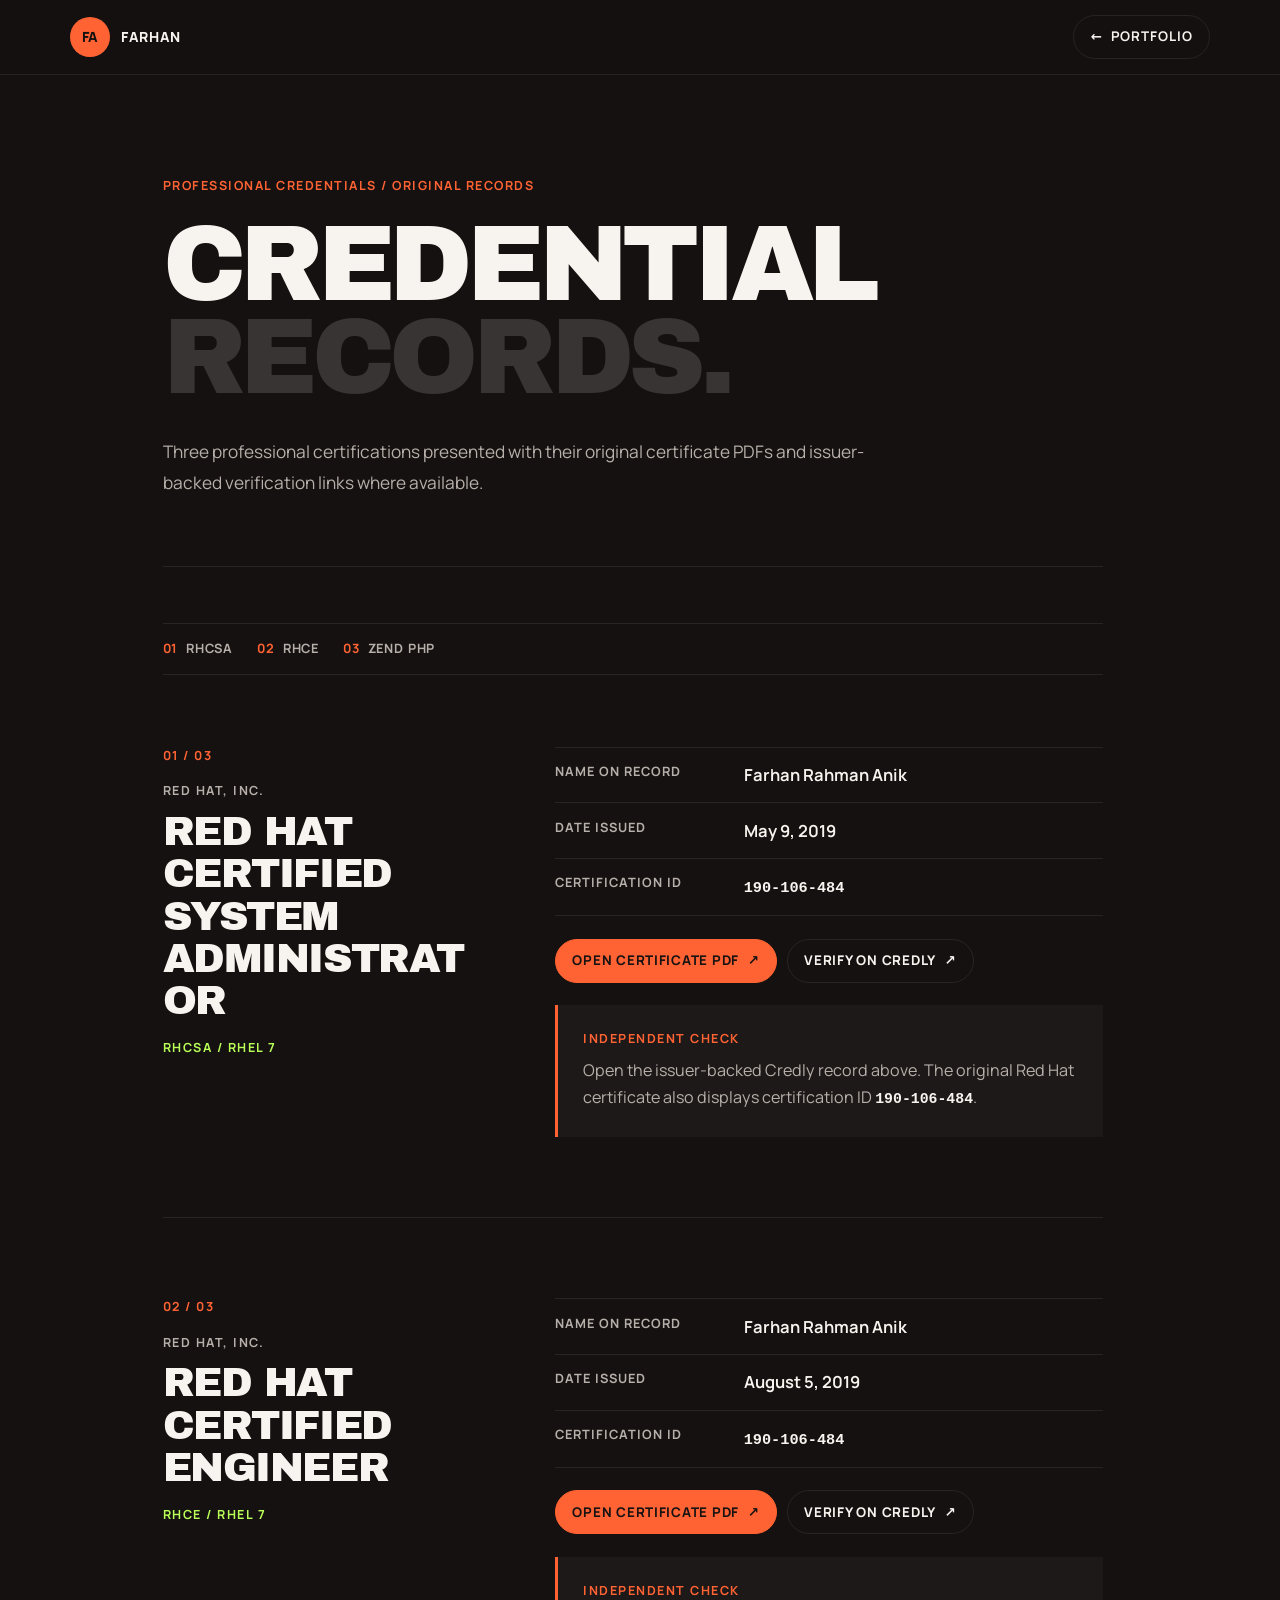
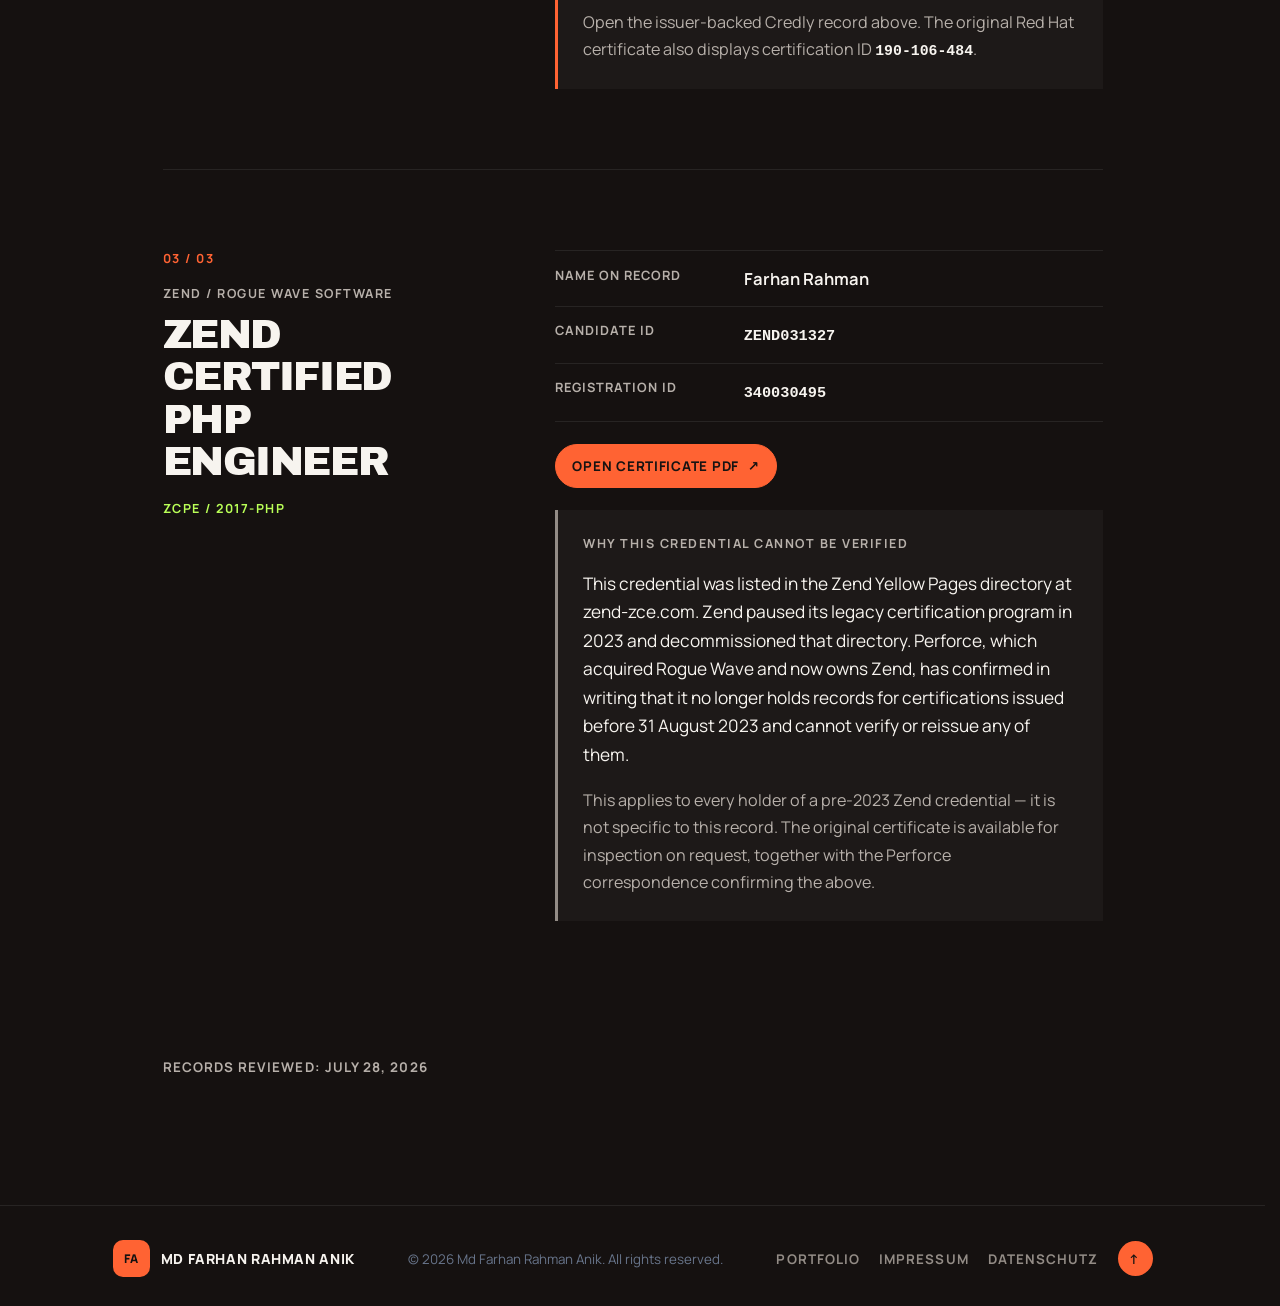
==== commit 56b09938: "Update Zend credential status after Perforce response" ====
--- a/verify/index.html
+++ b/verify/index.html
@@ -167,8 +167,9 @@
             </div>
 
             <aside class="credential-verification credential-verification-neutral">
-              <p class="credential-verification-label">Available record</p>
-              <p>The original certificate PDF is available above. No external issuer-verification link is presented on this page.</p>
+              <p class="credential-verification-label">Why this credential cannot be verified</p>
+              <p>This credential was listed in the Zend Yellow Pages directory at zend-zce.com. Zend paused its legacy certification program in 2023 and decommissioned that directory. Perforce, which acquired Rogue Wave and now owns Zend, has confirmed in writing that it no longer holds records for certifications issued before 31 August 2023 and cannot verify or reissue any of them.</p>
+              <p>This applies to every holder of a pre-2023 Zend credential — it is not specific to this record. The original certificate is available for inspection on request, together with the Perforce correspondence confirming the above.</p>
             </aside>
           </div>
         </section>
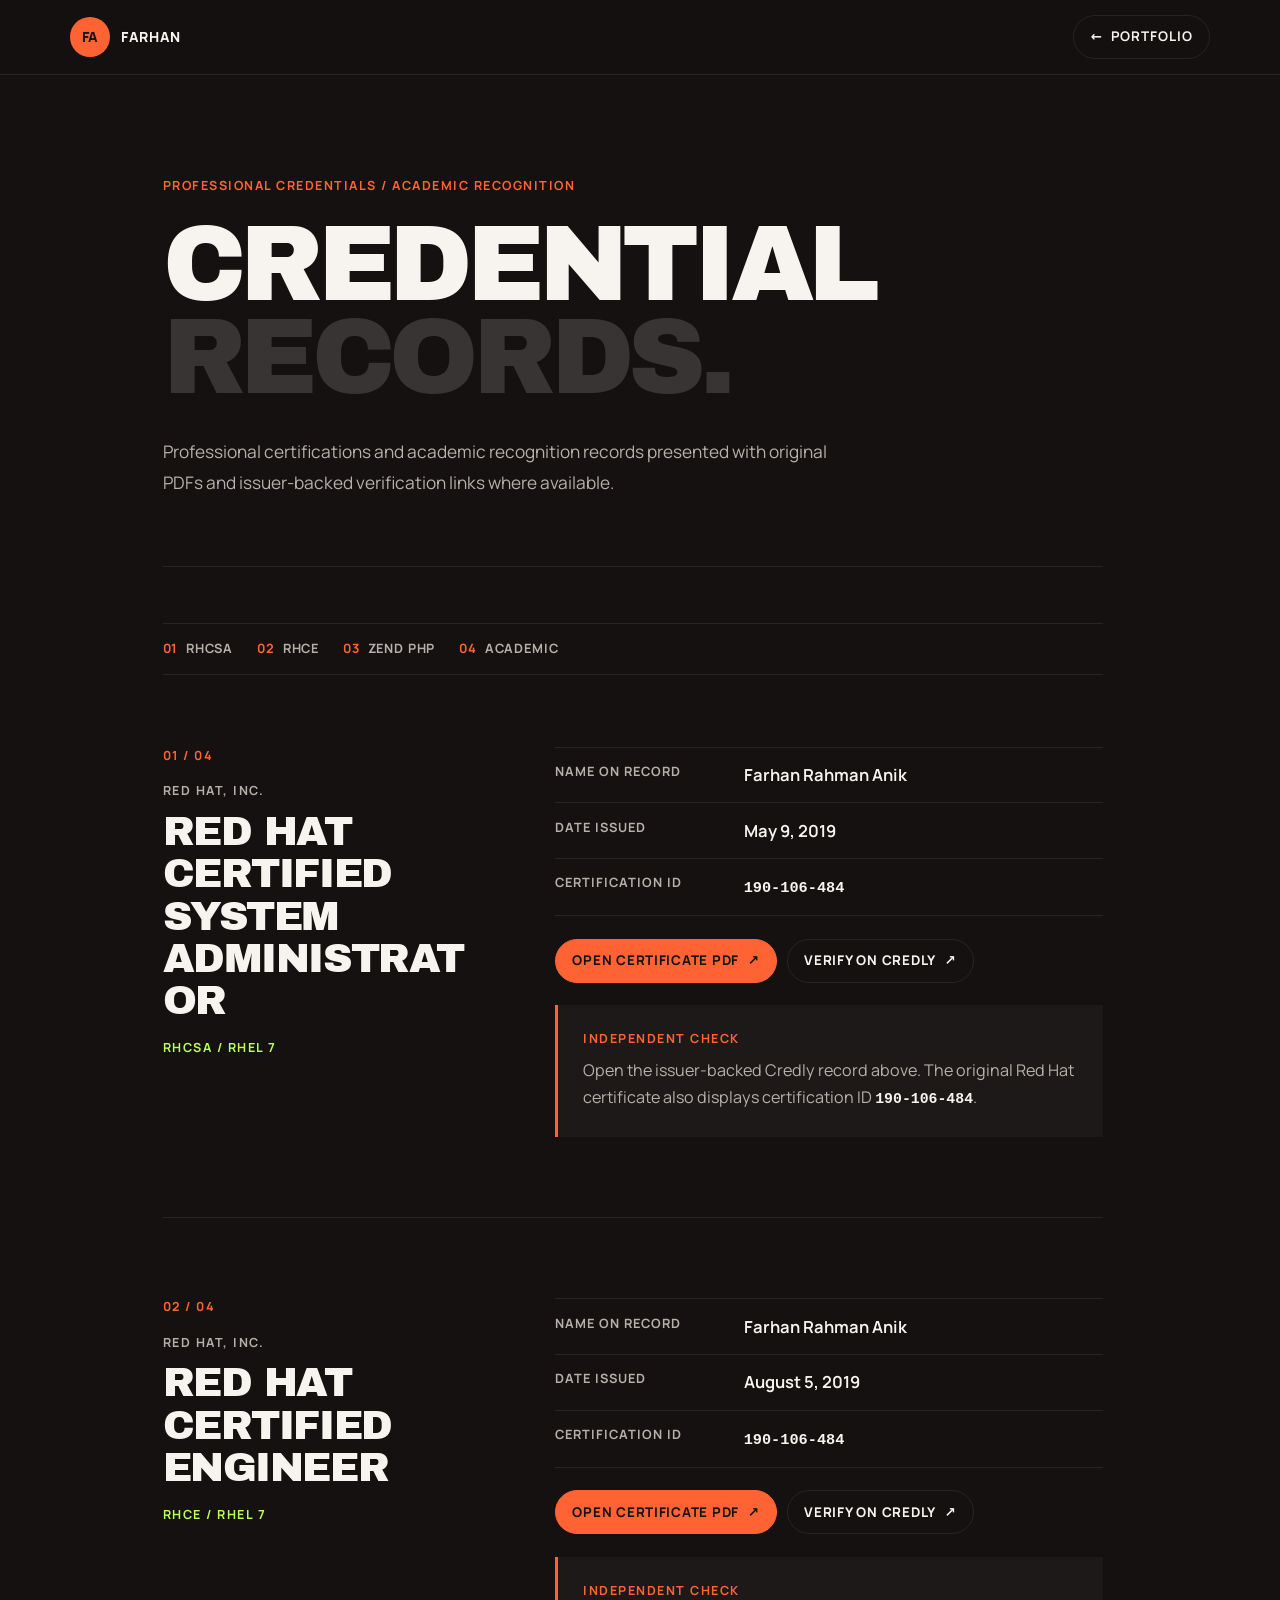
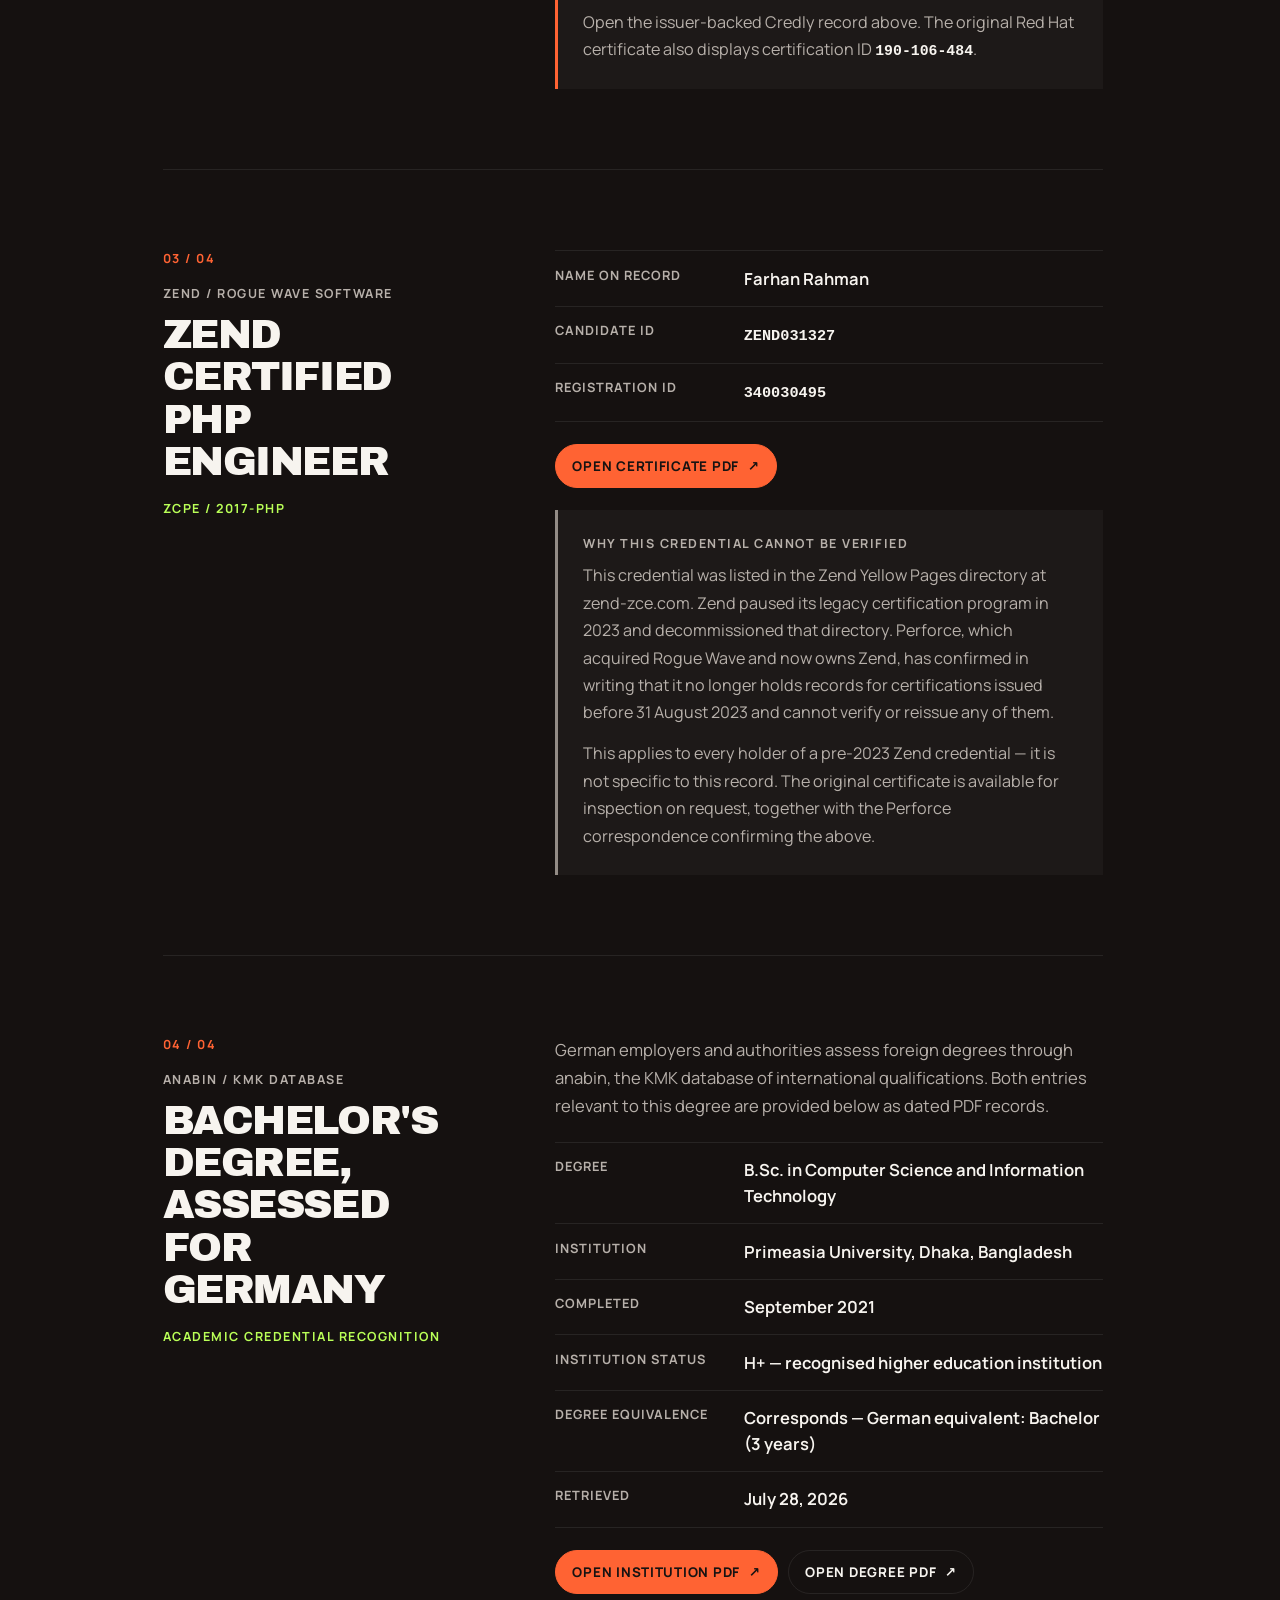
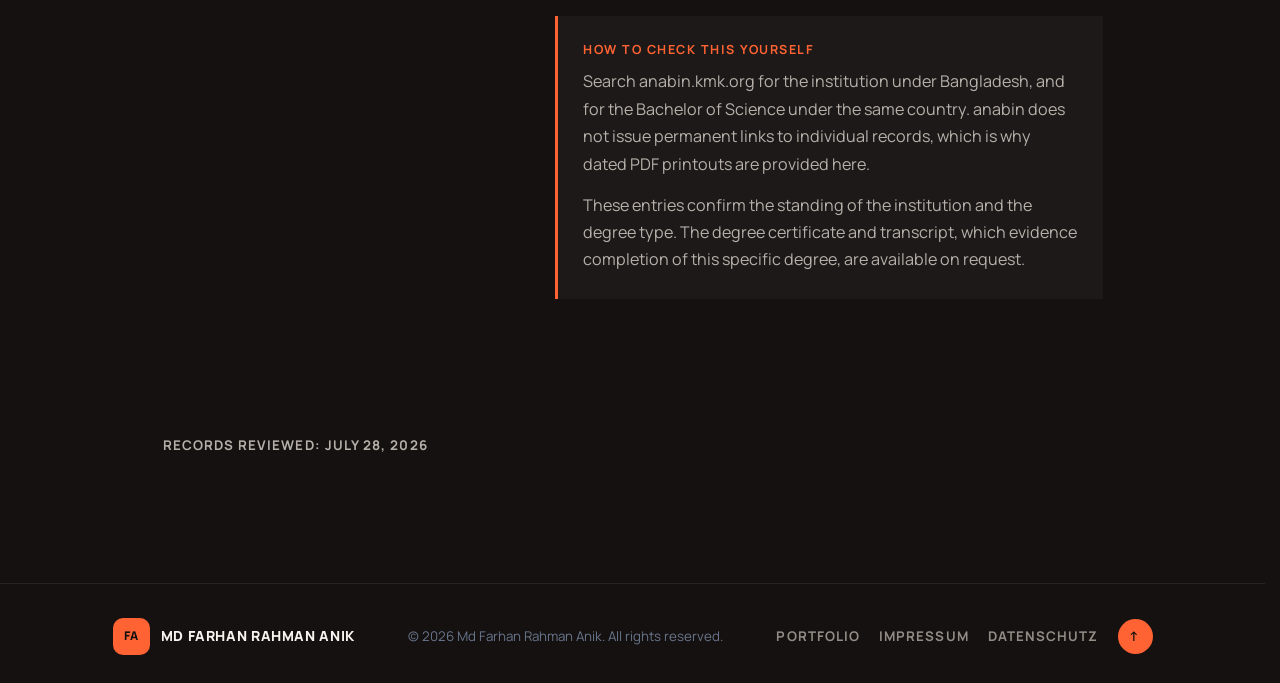
==== commit 5182fd04: "Add academic credential recognition records" ====
--- a/verify/index.html
+++ b/verify/index.html
@@ -3,7 +3,7 @@
 <head>
   <meta charset="utf-8">
   <meta name="viewport" content="width=device-width, initial-scale=1">
-  <meta name="description" content="Professional certification records for Md Farhan Rahman Anik, including original certificate PDFs and issuer-backed verification links where available.">
+  <meta name="description" content="Professional certification and academic credential records for Md Farhan Rahman Anik, including original PDFs and issuer-backed verification links where available.">
   <meta name="theme-color" content="#F36B2B">
   <meta name="robots" content="index, follow">
   <title>Credentials | Md Farhan Rahman Anik</title>
@@ -36,24 +36,25 @@
   <main class="credentials-main" id="main-content">
     <article class="credentials-page" aria-labelledby="credentials-title">
       <header class="credentials-hero">
-        <p class="eyebrow">Professional credentials / Original records</p>
+        <p class="eyebrow">Professional credentials / Academic recognition</p>
         <h1 class="credentials-title" id="credentials-title">
           <span>CREDENTIAL</span>
           <span class="credentials-title-muted">RECORDS.</span>
         </h1>
-        <p class="credentials-deck">Three professional certifications presented with their original certificate PDFs and issuer-backed verification links where available.</p>
+        <p class="credentials-deck">Professional certifications and academic recognition records presented with original PDFs and issuer-backed verification links where available.</p>
       </header>
 
-      <nav class="credentials-toc" aria-label="Credential index">
+      <nav class="credentials-toc" aria-label="Credential and academic record index">
         <a href="#rhcsa"><span>01</span> RHCSA</a>
         <a href="#rhce"><span>02</span> RHCE</a>
         <a href="#zend"><span>03</span> Zend PHP</a>
+        <a href="#academic"><span>04</span> Academic</a>
       </nav>
 
       <div class="credential-records">
         <section class="credential-record" id="rhcsa" aria-labelledby="rhcsa-title">
           <header class="credential-record-heading">
-            <p class="credential-index" aria-hidden="true">01 / 03</p>
+            <p class="credential-index" aria-hidden="true">01 / 04</p>
             <p class="credential-issuer">Red Hat, Inc.</p>
             <h2 id="rhcsa-title">Red Hat Certified System Administrator</h2>
             <p class="credential-short-name">RHCSA / RHEL 7</p>
@@ -95,7 +96,7 @@
 
         <section class="credential-record" id="rhce" aria-labelledby="rhce-title">
           <header class="credential-record-heading">
-            <p class="credential-index" aria-hidden="true">02 / 03</p>
+            <p class="credential-index" aria-hidden="true">02 / 04</p>
             <p class="credential-issuer">Red Hat, Inc.</p>
             <h2 id="rhce-title">Red Hat Certified Engineer</h2>
             <p class="credential-short-name">RHCE / RHEL 7</p>
@@ -137,7 +138,7 @@
 
         <section class="credential-record" id="zend" aria-labelledby="zend-title">
           <header class="credential-record-heading">
-            <p class="credential-index" aria-hidden="true">03 / 03</p>
+            <p class="credential-index" aria-hidden="true">03 / 04</p>
             <p class="credential-issuer">Zend / Rogue Wave Software</p>
             <h2 id="zend-title">Zend Certified PHP Engineer</h2>
             <p class="credential-short-name">ZCPE / 2017-PHP</p>
@@ -170,6 +171,62 @@
               <p class="credential-verification-label">Why this credential cannot be verified</p>
               <p>This credential was listed in the Zend Yellow Pages directory at zend-zce.com. Zend paused its legacy certification program in 2023 and decommissioned that directory. Perforce, which acquired Rogue Wave and now owns Zend, has confirmed in writing that it no longer holds records for certifications issued before 31 August 2023 and cannot verify or reissue any of them.</p>
               <p>This applies to every holder of a pre-2023 Zend credential — it is not specific to this record. The original certificate is available for inspection on request, together with the Perforce correspondence confirming the above.</p>
+            </aside>
+          </div>
+        </section>
+        <section class="credential-record academic-record" id="academic" aria-labelledby="academic-title">
+          <header class="credential-record-heading">
+            <p class="credential-index" aria-hidden="true">04 / 04</p>
+            <p class="credential-issuer">anabin / KMK database</p>
+            <h2 id="academic-title">Bachelor's degree, assessed for Germany</h2>
+            <p class="credential-short-name">Academic credential recognition</p>
+          </header>
+
+          <div class="credential-record-details">
+            <p class="academic-note">German employers and authorities assess foreign degrees through anabin, the KMK database of international qualifications. Both entries relevant to this degree are provided below as dated PDF records.</p>
+
+            <dl class="credential-meta">
+              <div>
+                <dt>Degree</dt>
+                <dd>B.Sc. in Computer Science and Information Technology</dd>
+              </div>
+              <div>
+                <dt>Institution</dt>
+                <dd>Primeasia University, Dhaka, Bangladesh</dd>
+              </div>
+              <div>
+                <dt>Completed</dt>
+                <dd>September 2021</dd>
+              </div>
+              <div>
+                <dt>Institution status</dt>
+                <dd>H+ &mdash; recognised higher education institution</dd>
+              </div>
+              <div>
+                <dt>Degree equivalence</dt>
+                <dd>Corresponds &mdash; German equivalent: Bachelor (3 years)</dd>
+              </div>
+              <div>
+                <dt>Retrieved</dt>
+                <dd><time datetime="2026-07-28">July 28, 2026</time></dd>
+              </div>
+            </dl>
+
+            <div class="credential-actions" aria-label="Academic credential links">
+              <a class="credential-action credential-action-primary" href="../assets/certs/anabin-institution.pdf" target="_blank" rel="noopener noreferrer" aria-label="Open anabin institution recognition PDF in a new tab">
+                Open institution PDF
+                <span aria-hidden="true">↗</span>
+              </a>
+              <a class="credential-action" href="../assets/certs/anabin-degree.pdf" target="_blank" rel="noopener noreferrer" aria-label="Open anabin degree equivalence PDF in a new tab">
+                Open degree PDF
+                <span aria-hidden="true">↗</span>
+              </a>
+            </div>
+
+            <aside class="credential-verification">
+              <p class="credential-verification-label">How to check this yourself</p>
+              <p>Search anabin.kmk.org for the institution under Bangladesh, and for the Bachelor of Science under the same country. anabin does not issue permanent links to individual records, which is why dated PDF printouts are provided here.</p>
+              <p>These entries confirm the standing of the institution and the degree type. The degree certificate and transcript, which evidence completion of this specific degree, are available on request.</p>
             </aside>
           </div>
         </section>
--- a/styles.css
+++ b/styles.css
@@ -5775,6 +5775,14 @@
   font-weight: 700;
 }
 
+.academic-note {
+  max-width: 42rem;
+  margin: 0 0 1.35rem;
+  color: var(--muted-light);
+  font-size: clamp(0.95rem, 0.91rem + 0.16vw, 1.05rem);
+  line-height: 1.7;
+}
+
 .credential-actions {
   margin-top: 1.4rem;
   display: flex;
@@ -5841,11 +5849,15 @@
   color: var(--muted-light);
 }
 
-.credential-verification p:last-child {
-  margin: 0;
+.credential-verification p:not(.credential-verification-label) {
+  margin: 0 0 0.85rem;
   color: var(--muted-light);
   font-size: clamp(0.92rem, 0.88rem + 0.16vw, 1.02rem);
   line-height: 1.7;
+}
+
+.credential-verification p:last-child {
+  margin: 0;
 }
 
 .credentials-updated {
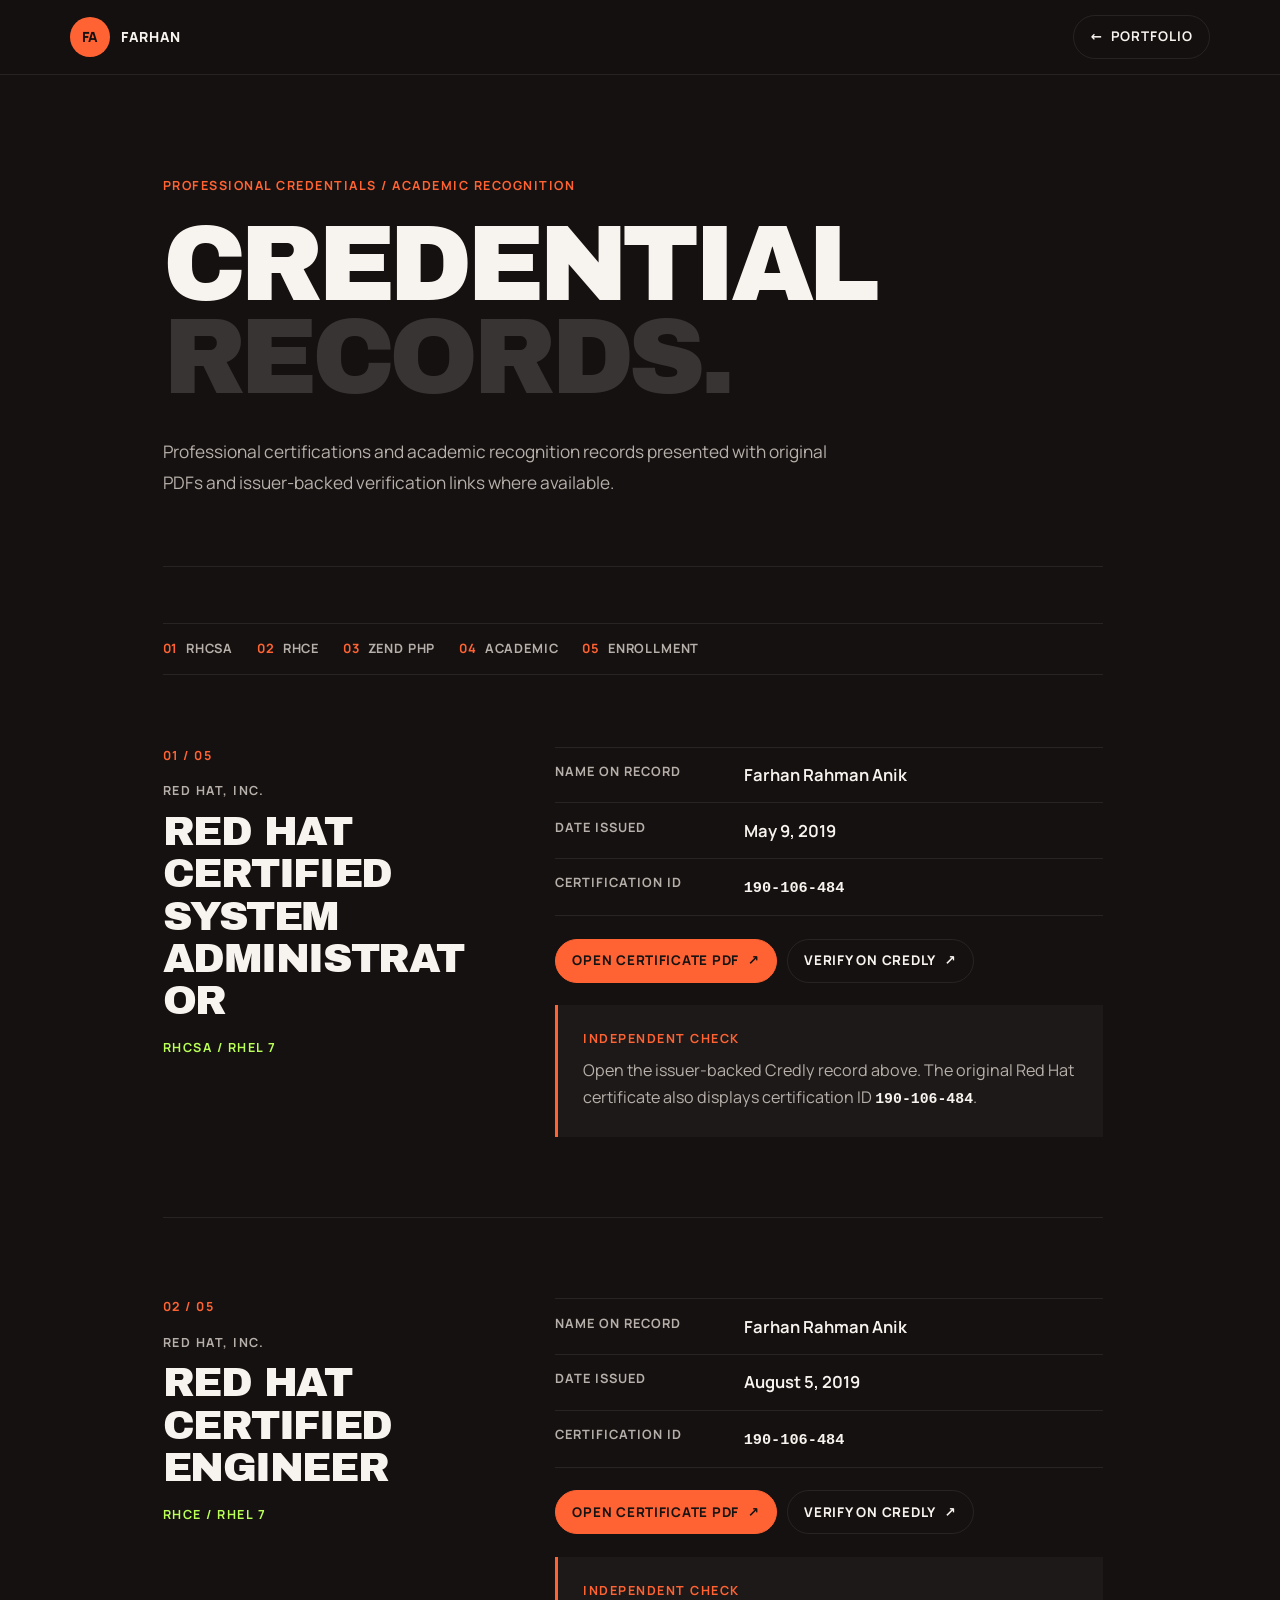
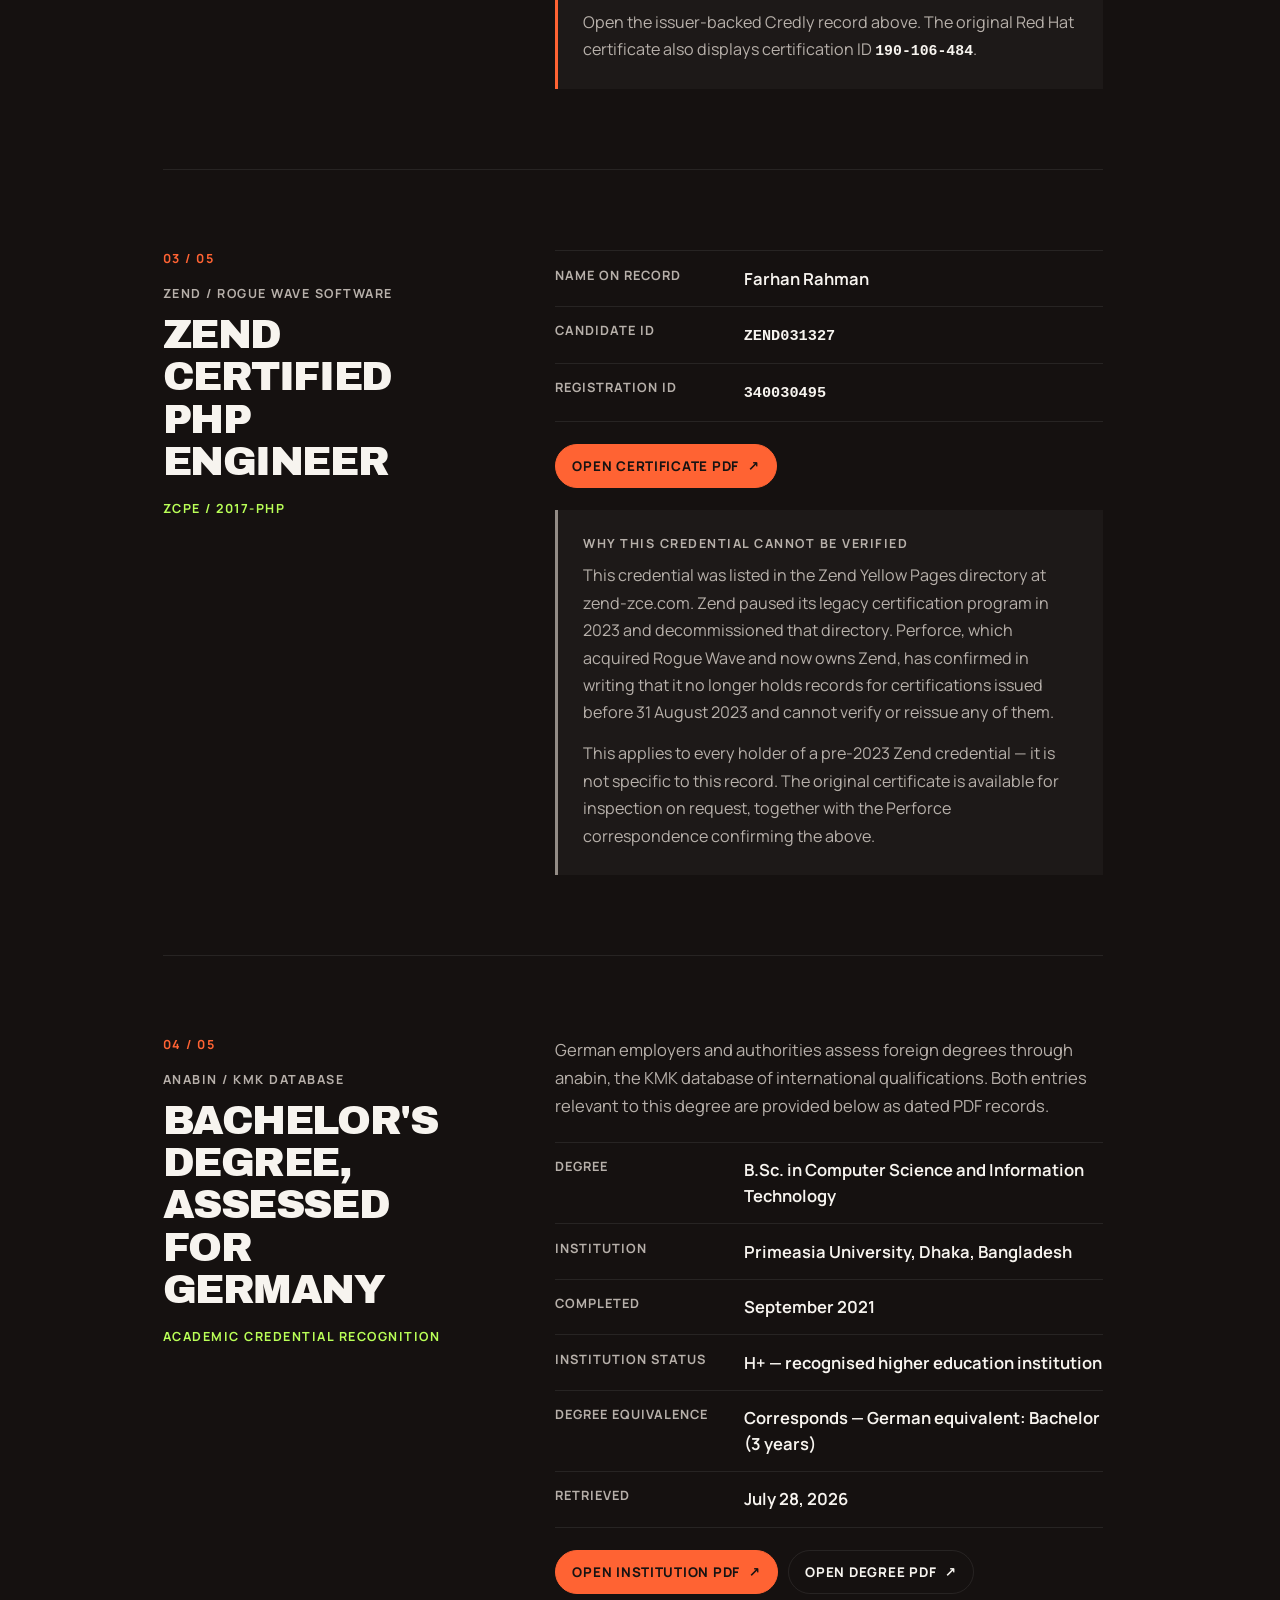
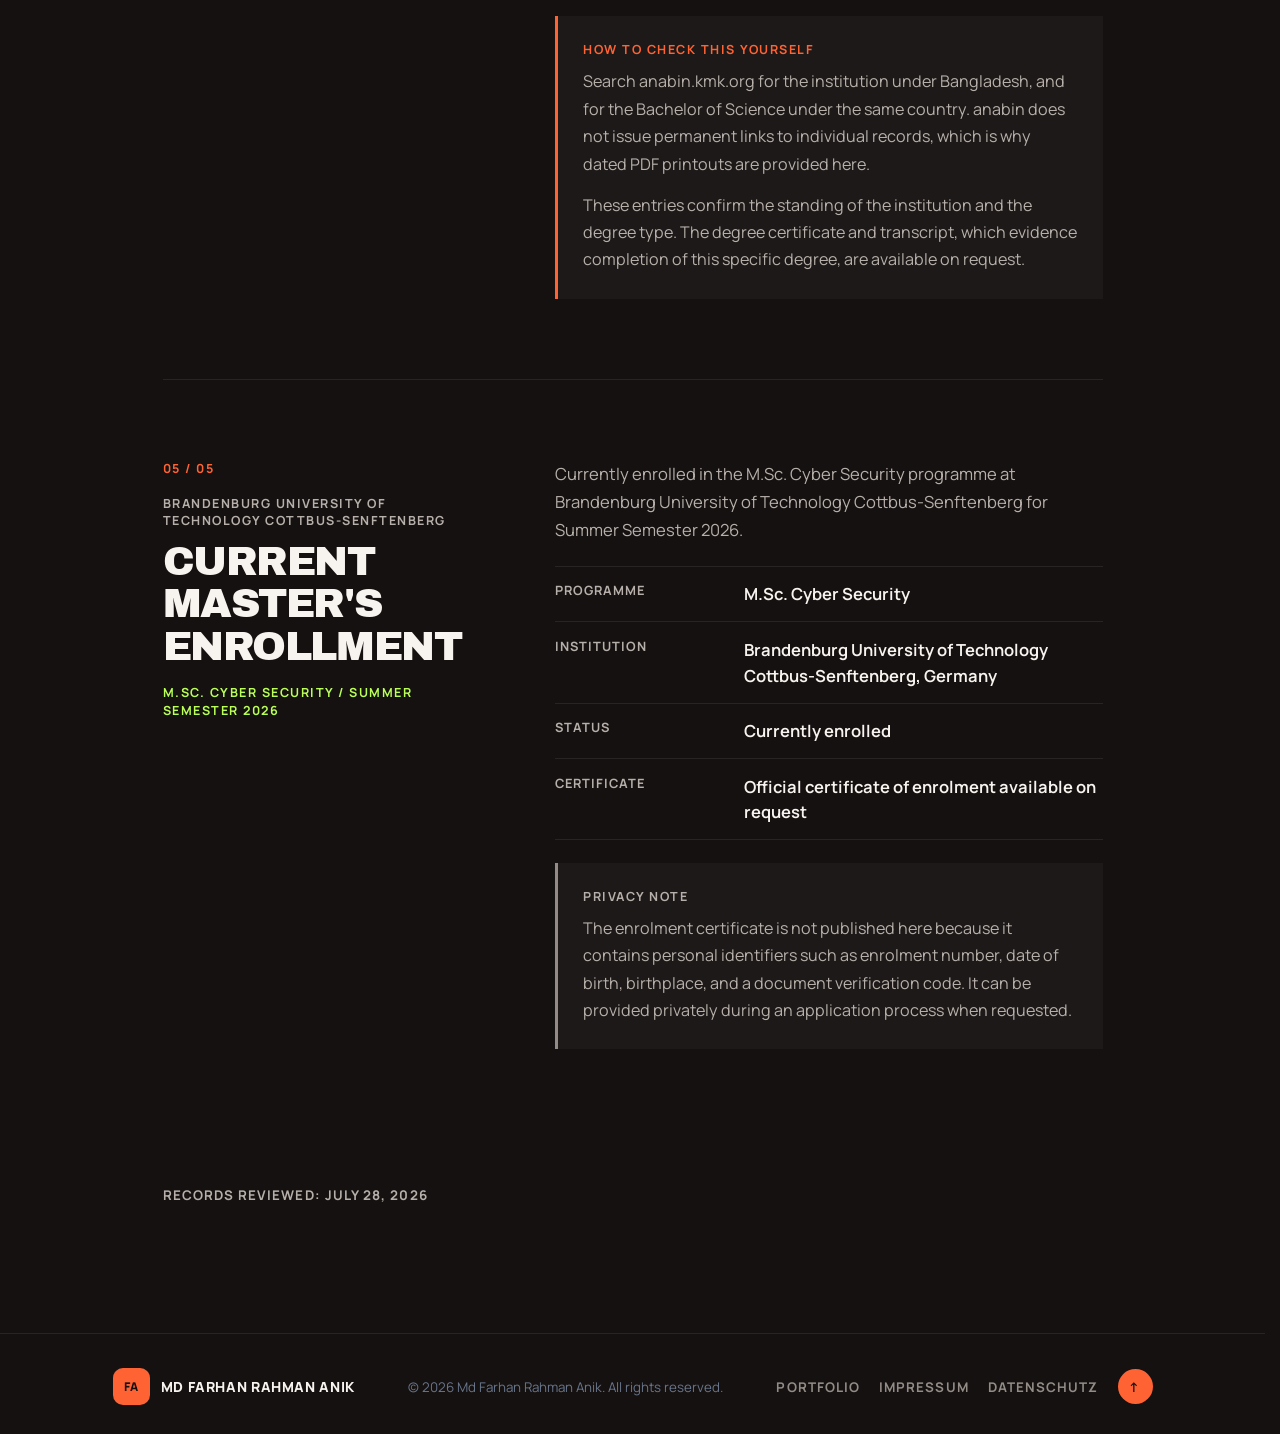
==== commit 23166ca8: "Add current master's enrollment record" ====
--- a/verify/index.html
+++ b/verify/index.html
@@ -49,12 +49,13 @@
         <a href="#rhce"><span>02</span> RHCE</a>
         <a href="#zend"><span>03</span> Zend PHP</a>
         <a href="#academic"><span>04</span> Academic</a>
+        <a href="#masters-enrollment"><span>05</span> Enrollment</a>
       </nav>
 
       <div class="credential-records">
         <section class="credential-record" id="rhcsa" aria-labelledby="rhcsa-title">
           <header class="credential-record-heading">
-            <p class="credential-index" aria-hidden="true">01 / 04</p>
+            <p class="credential-index" aria-hidden="true">01 / 05</p>
             <p class="credential-issuer">Red Hat, Inc.</p>
             <h2 id="rhcsa-title">Red Hat Certified System Administrator</h2>
             <p class="credential-short-name">RHCSA / RHEL 7</p>
@@ -96,7 +97,7 @@
 
         <section class="credential-record" id="rhce" aria-labelledby="rhce-title">
           <header class="credential-record-heading">
-            <p class="credential-index" aria-hidden="true">02 / 04</p>
+            <p class="credential-index" aria-hidden="true">02 / 05</p>
             <p class="credential-issuer">Red Hat, Inc.</p>
             <h2 id="rhce-title">Red Hat Certified Engineer</h2>
             <p class="credential-short-name">RHCE / RHEL 7</p>
@@ -138,7 +139,7 @@
 
         <section class="credential-record" id="zend" aria-labelledby="zend-title">
           <header class="credential-record-heading">
-            <p class="credential-index" aria-hidden="true">03 / 04</p>
+            <p class="credential-index" aria-hidden="true">03 / 05</p>
             <p class="credential-issuer">Zend / Rogue Wave Software</p>
             <h2 id="zend-title">Zend Certified PHP Engineer</h2>
             <p class="credential-short-name">ZCPE / 2017-PHP</p>
@@ -176,7 +177,7 @@
         </section>
         <section class="credential-record academic-record" id="academic" aria-labelledby="academic-title">
           <header class="credential-record-heading">
-            <p class="credential-index" aria-hidden="true">04 / 04</p>
+            <p class="credential-index" aria-hidden="true">04 / 05</p>
             <p class="credential-issuer">anabin / KMK database</p>
             <h2 id="academic-title">Bachelor's degree, assessed for Germany</h2>
             <p class="credential-short-name">Academic credential recognition</p>
@@ -227,6 +228,42 @@
               <p class="credential-verification-label">How to check this yourself</p>
               <p>Search anabin.kmk.org for the institution under Bangladesh, and for the Bachelor of Science under the same country. anabin does not issue permanent links to individual records, which is why dated PDF printouts are provided here.</p>
               <p>These entries confirm the standing of the institution and the degree type. The degree certificate and transcript, which evidence completion of this specific degree, are available on request.</p>
+            </aside>
+          </div>
+        </section>
+        <section class="credential-record academic-record" id="masters-enrollment" aria-labelledby="masters-enrollment-title">
+          <header class="credential-record-heading">
+            <p class="credential-index" aria-hidden="true">05 / 05</p>
+            <p class="credential-issuer">Brandenburg University of Technology Cottbus-Senftenberg</p>
+            <h2 id="masters-enrollment-title">Current Master's enrollment</h2>
+            <p class="credential-short-name">M.Sc. Cyber Security / Summer Semester 2026</p>
+          </header>
+
+          <div class="credential-record-details">
+            <p class="academic-note">Currently enrolled in the M.Sc. Cyber Security programme at Brandenburg University of Technology Cottbus-Senftenberg for Summer Semester 2026.</p>
+
+            <dl class="credential-meta">
+              <div>
+                <dt>Programme</dt>
+                <dd>M.Sc. Cyber Security</dd>
+              </div>
+              <div>
+                <dt>Institution</dt>
+                <dd>Brandenburg University of Technology Cottbus-Senftenberg, Germany</dd>
+              </div>
+              <div>
+                <dt>Status</dt>
+                <dd>Currently enrolled</dd>
+              </div>
+              <div>
+                <dt>Certificate</dt>
+                <dd>Official certificate of enrolment available on request</dd>
+              </div>
+            </dl>
+
+            <aside class="credential-verification credential-verification-neutral">
+              <p class="credential-verification-label">Privacy note</p>
+              <p>The enrolment certificate is not published here because it contains personal identifiers such as enrolment number, date of birth, birthplace, and a document verification code. It can be provided privately during an application process when requested.</p>
             </aside>
           </div>
         </section>
@@ -247,9 +284,10 @@
         <a href="../index.html">Portfolio</a>
         <a href="../impressum.html">Impressum</a>
         <a href="../datenschutz.html">Datenschutz</a>
-        <a class="back-to-top" href="#top" aria-label="Back to top">↑</a>
+        <button class="back-to-top" type="button" aria-label="Back to top">↑</button>
       </nav>
     </div>
   </footer>
+  <script src="../script.js" defer></script>
 </body>
 </html>
--- a/styles.css
+++ b/styles.css
@@ -1864,7 +1864,8 @@
   gap: 19px;
 }
 
-.footer-links a {
+.footer-links a,
+.footer-links button {
   color: var(--muted);
   font-size: 9px;
   font-weight: 700;
@@ -1873,7 +1874,8 @@
   transition: color 0.2s ease;
 }
 
-.footer-links a:hover {
+.footer-links a:hover,
+.footer-links button:hover {
   color: var(--cyan);
 }
 
@@ -1882,9 +1884,12 @@
   height: 35px;
   display: grid;
   place-items: center;
+  padding: 0;
   border: 1px solid var(--line);
   border-radius: 10px;
   background: rgba(255, 255, 255, 0.025);
+  cursor: pointer;
+  font: inherit;
 }
 
 .reveal {
@@ -3450,7 +3455,8 @@
   background: var(--bg);
 }
 
-.footer-links a:hover {
+.footer-links a:hover,
+.footer-links button:hover {
   color: var(--orange);
 }
 
@@ -4038,7 +4044,8 @@
 }
 
 .footer-content > p,
-.footer-links a {
+.footer-links a,
+.footer-links button {
   font-size: var(--type-footer);
 }
 
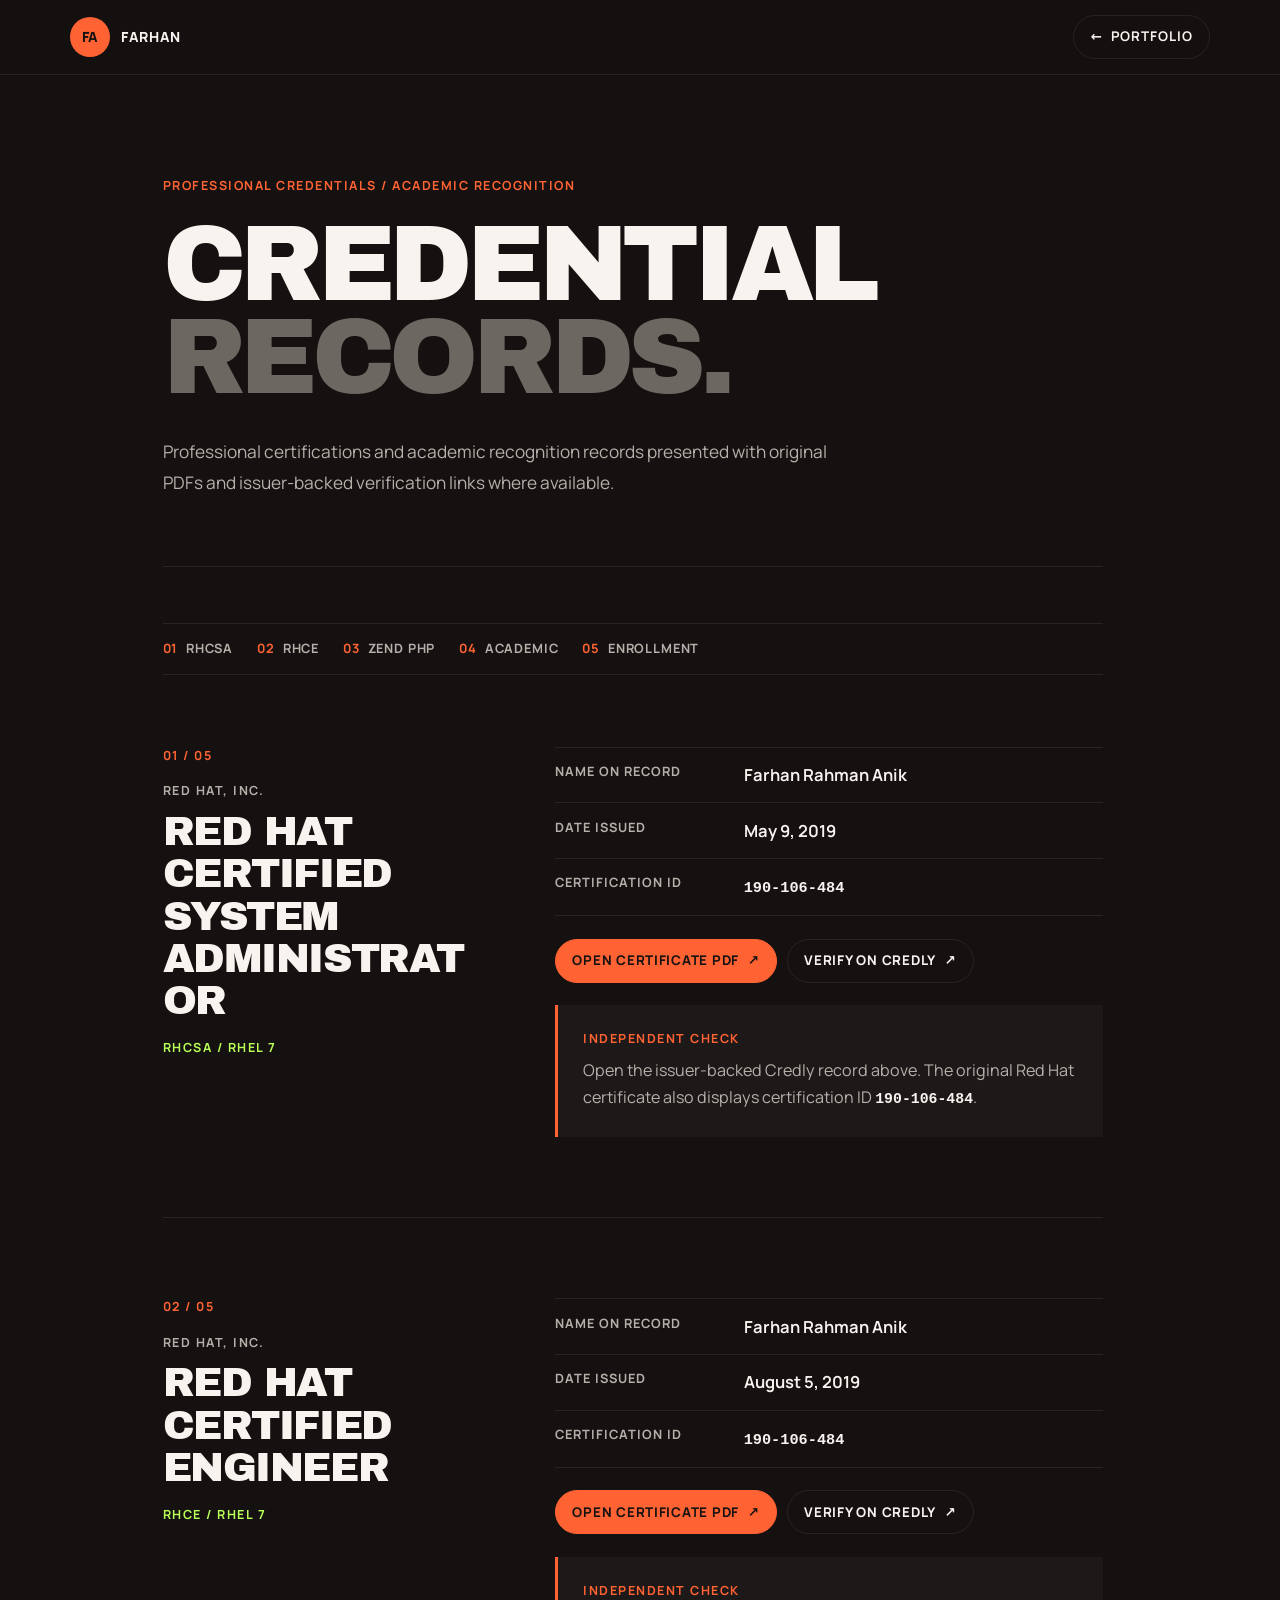
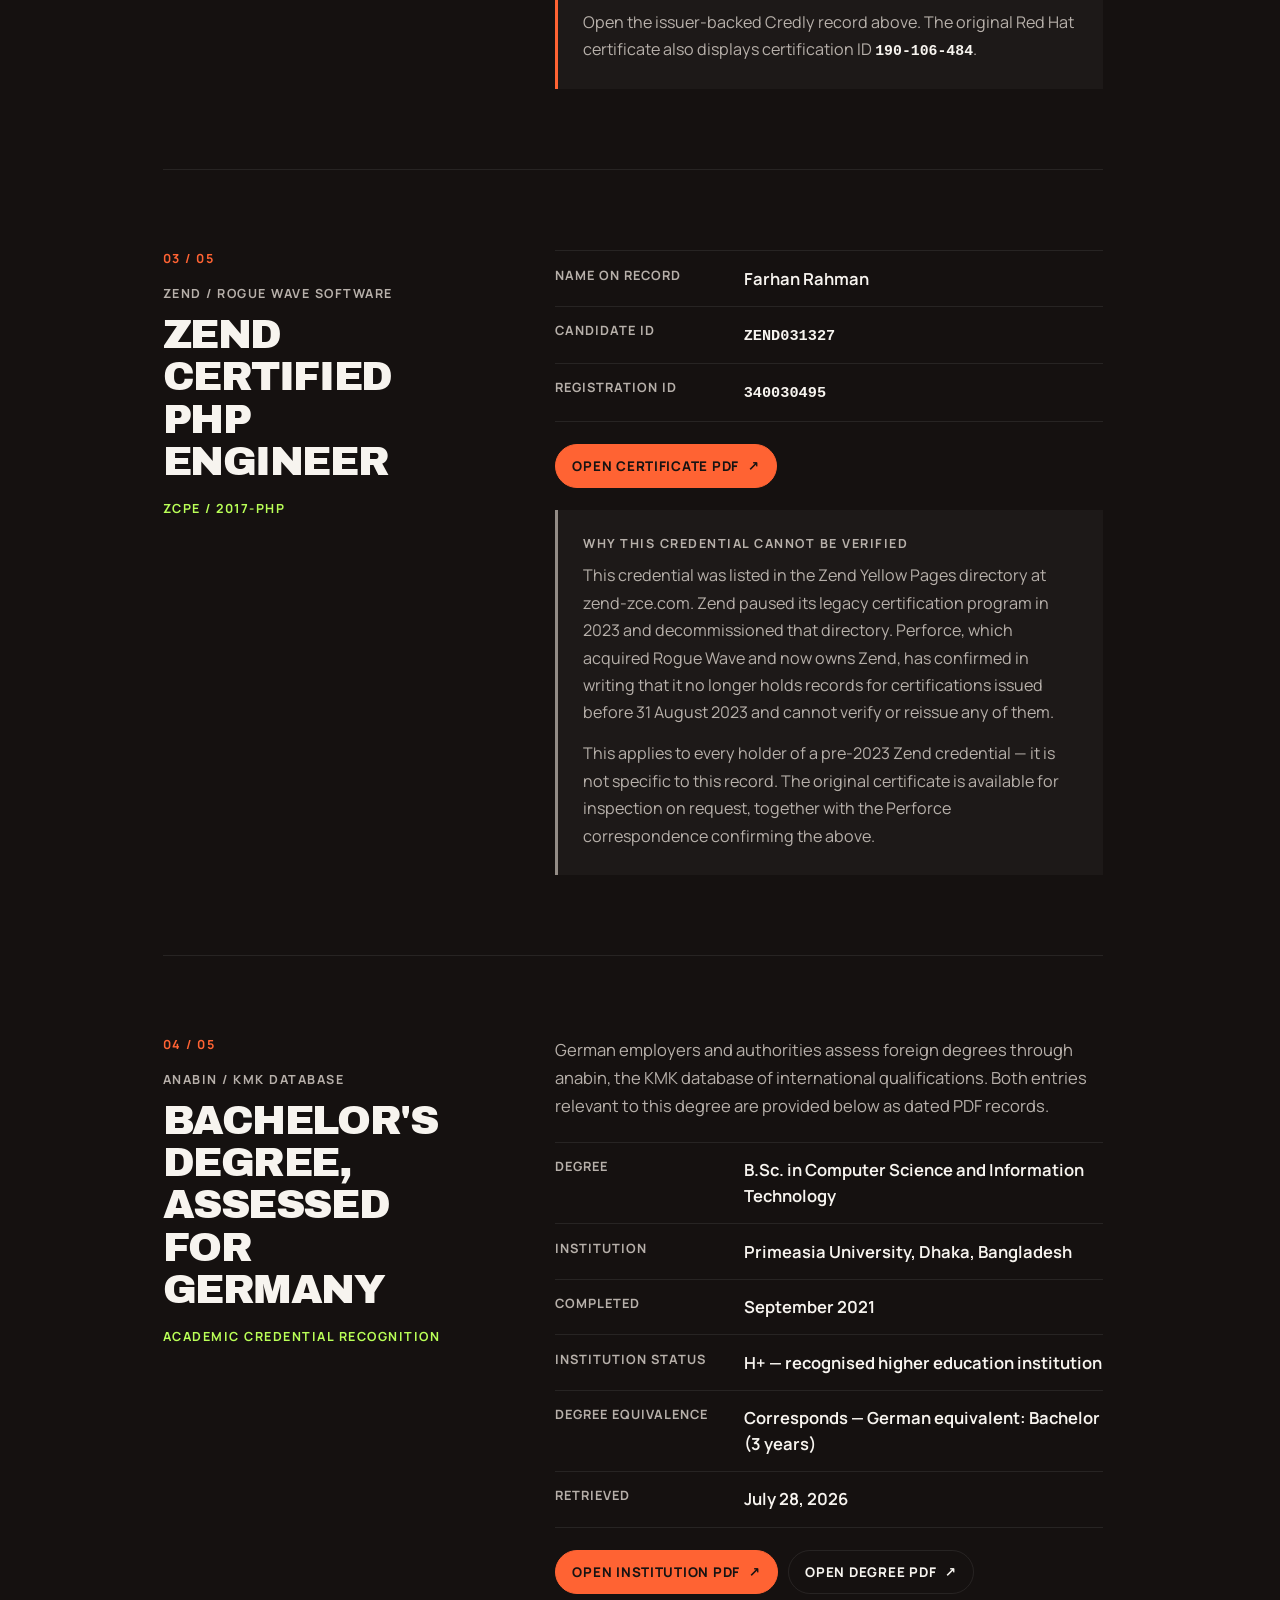
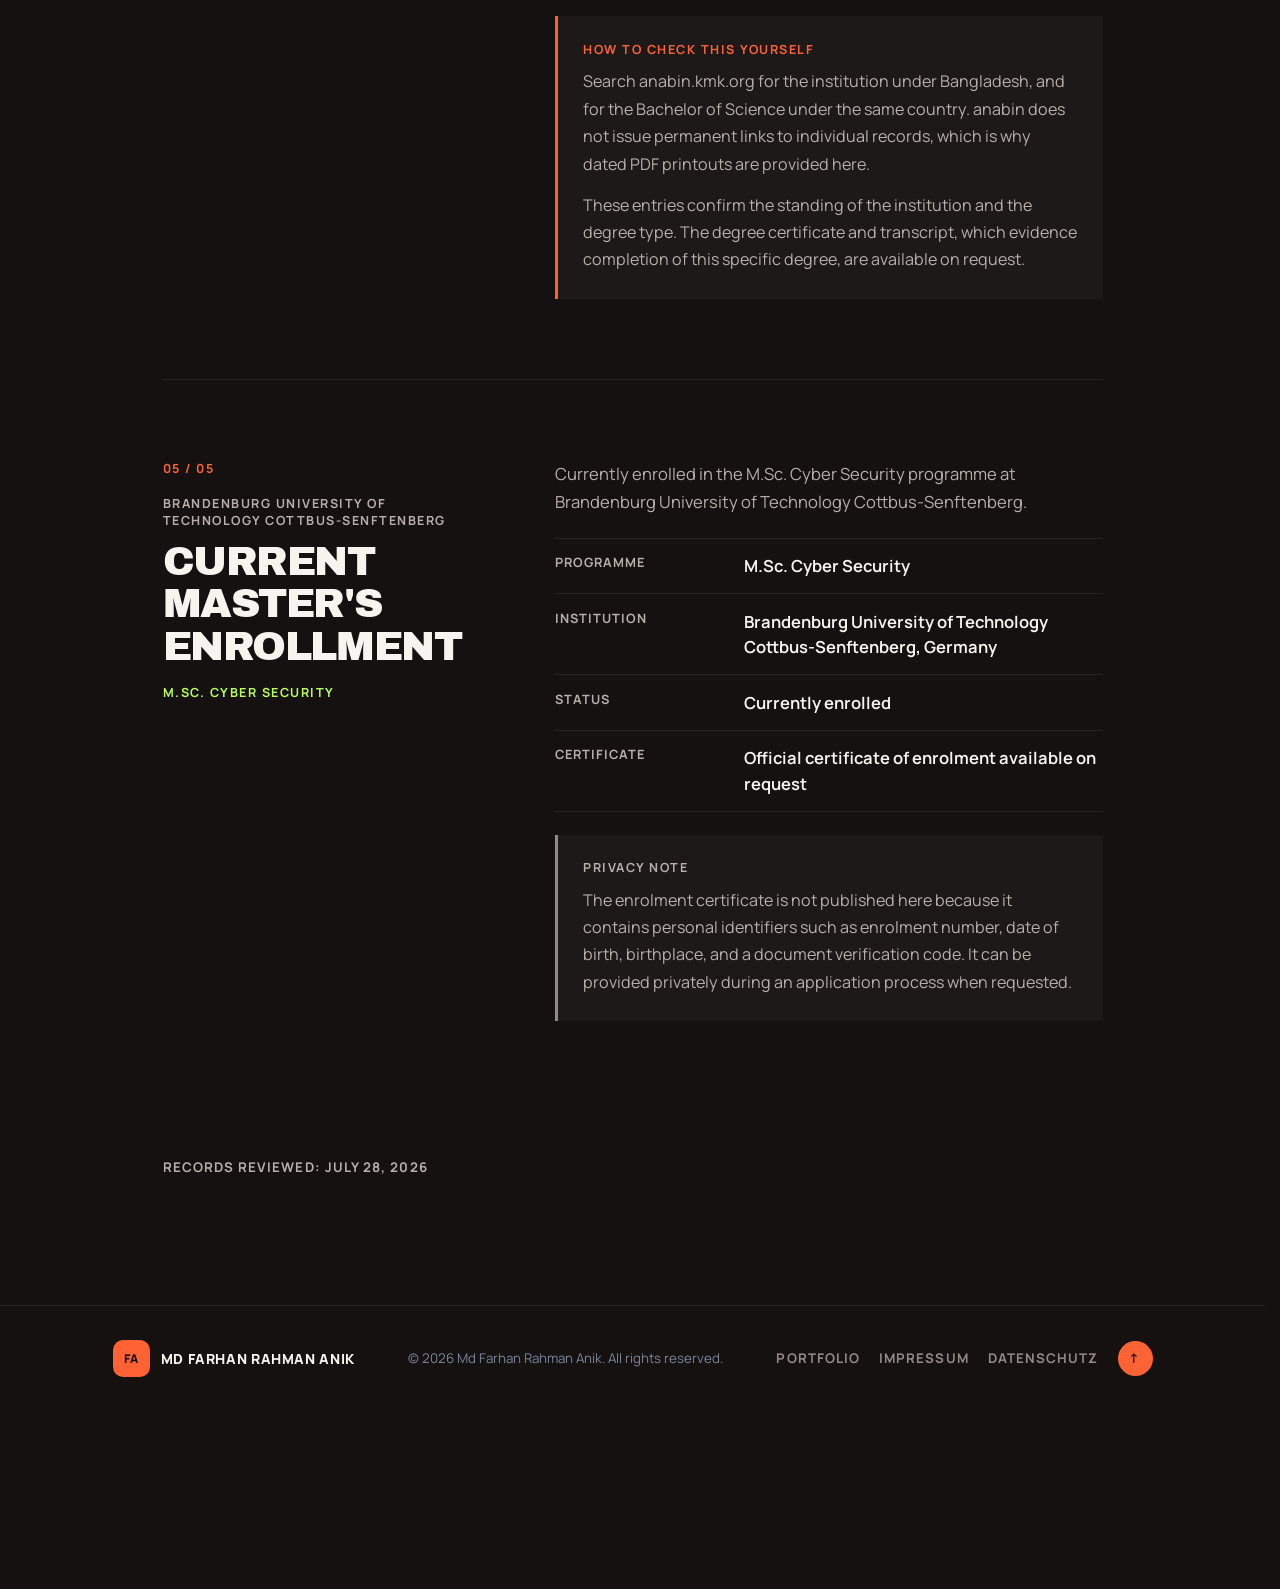
==== commit 8e5e1f43: "feat: focus portfolio on web development" ====
--- a/verify/index.html
+++ b/verify/index.html
@@ -236,11 +236,11 @@
             <p class="credential-index" aria-hidden="true">05 / 05</p>
             <p class="credential-issuer">Brandenburg University of Technology Cottbus-Senftenberg</p>
             <h2 id="masters-enrollment-title">Current Master's enrollment</h2>
-            <p class="credential-short-name">M.Sc. Cyber Security / Summer Semester 2026</p>
-          </header>
-
-          <div class="credential-record-details">
-            <p class="academic-note">Currently enrolled in the M.Sc. Cyber Security programme at Brandenburg University of Technology Cottbus-Senftenberg for Summer Semester 2026.</p>
+            <p class="credential-short-name">M.Sc. Cyber Security</p>
+          </header>
+
+          <div class="credential-record-details">
+            <p class="academic-note">Currently enrolled in the M.Sc. Cyber Security programme at Brandenburg University of Technology Cottbus-Senftenberg.</p>
 
             <dl class="credential-meta">
               <div>
--- a/styles.css
+++ b/styles.css
@@ -20,7 +20,7 @@
   font-family: "Manrope";
   font-style: normal;
   font-weight: 400 800;
-  font-display: swap;
+  font-display: optional;
   src: url("assets/fonts/manrope/manrope-latin-ext-wght-normal.woff2") format("woff2");
   unicode-range: U+0100-02BA, U+02BD-02C5, U+02C7-02CC, U+02CE-02D7, U+02DD-02FF, U+0304, U+0308, U+0329, U+1D00-1DBF, U+1E00-1E9F, U+1EF2-1EFF, U+2020, U+20A0-20AB, U+20AD-20C0, U+2113, U+2C60-2C7F, U+A720-A7FF;
 }
@@ -29,7 +29,7 @@
   font-family: "Manrope";
   font-style: normal;
   font-weight: 400 800;
-  font-display: swap;
+  font-display: optional;
   src: url("assets/fonts/manrope/manrope-latin-wght-normal.woff2") format("woff2");
   unicode-range: U+0000-00FF, U+0131, U+0152-0153, U+02BB-02BC, U+02C6, U+02DA, U+02DC, U+0304, U+0308, U+0329, U+2000-206F, U+20AC, U+2122, U+2191, U+2193, U+2212, U+2215, U+FEFF, U+FFFD;
 }
@@ -1854,7 +1854,7 @@
 }
 
 .footer-content > p {
-  color: #68758b;
+  color: #78859a;
   font-size: 9px;
 }
 
@@ -2361,7 +2361,7 @@
   --line: rgba(255, 255, 255, 0.08);
   --line-bright: rgba(255, 99, 51, 0.55);
   --text: #f7f4ef;
-  --muted-heading: #383434;
+  --muted-heading: #6d6762;
   --muted: #817a74;
   --muted-light: #a8a19b;
   --orange: #ff6333;
@@ -2553,6 +2553,12 @@
   filter: saturate(0.72) contrast(1.03);
 }
 
+.identity-photo picture {
+  display: block;
+  width: 100%;
+  height: 100%;
+}
+
 .identity-photo::after {
   content: "";
   position: absolute;
@@ -2581,7 +2587,7 @@
 
 .identity-label {
   margin: 0 0 9px;
-  color: #726963;
+  color: #685f59;
   font-size: 8px;
   font-weight: 800;
   letter-spacing: 0.13em;
@@ -4912,8 +4918,57 @@
    ========================================================= */
 
 @media (max-width: 599px) {
+  .reveal {
+    opacity: 1;
+    transform: none;
+    transition: none;
+  }
+
+  main > .section:not(.hero) {
+    content-visibility: auto;
+  }
+
+  #about {
+    contain-intrinsic-size: auto 1500px;
+  }
+
+  #skills {
+    contain-intrinsic-size: auto 1700px;
+  }
+
+  #projects {
+    contain-intrinsic-size: auto 4000px;
+  }
+
+  #experience {
+    contain-intrinsic-size: auto 2400px;
+  }
+
+  #contact {
+    contain-intrinsic-size: auto 1500px;
+  }
+
+  .tools-grid:not(.is-initialized) .tool-card:nth-child(n + 13) {
+    display: none;
+  }
+
+  .site-header {
+    backdrop-filter: none;
+    -webkit-backdrop-filter: none;
+  }
+
+  .brand-copy strong,
+  .brand-copy small {
+    font-family: system-ui, -apple-system, "Segoe UI", sans-serif;
+  }
+
   .hero {
     padding-bottom: clamp(4rem, 12vw, 5rem);
+  }
+
+  .hero-statement,
+  .hero-proof {
+    animation: none;
   }
 
   .hero-editorial {
@@ -4941,8 +4996,8 @@
   }
 
   .hero-card-reveal.reveal {
-    opacity: 0;
-    transform: translateY(22px);
+    opacity: 1;
+    transform: none;
   }
 
   .hero-card-reveal.reveal.is-visible {
